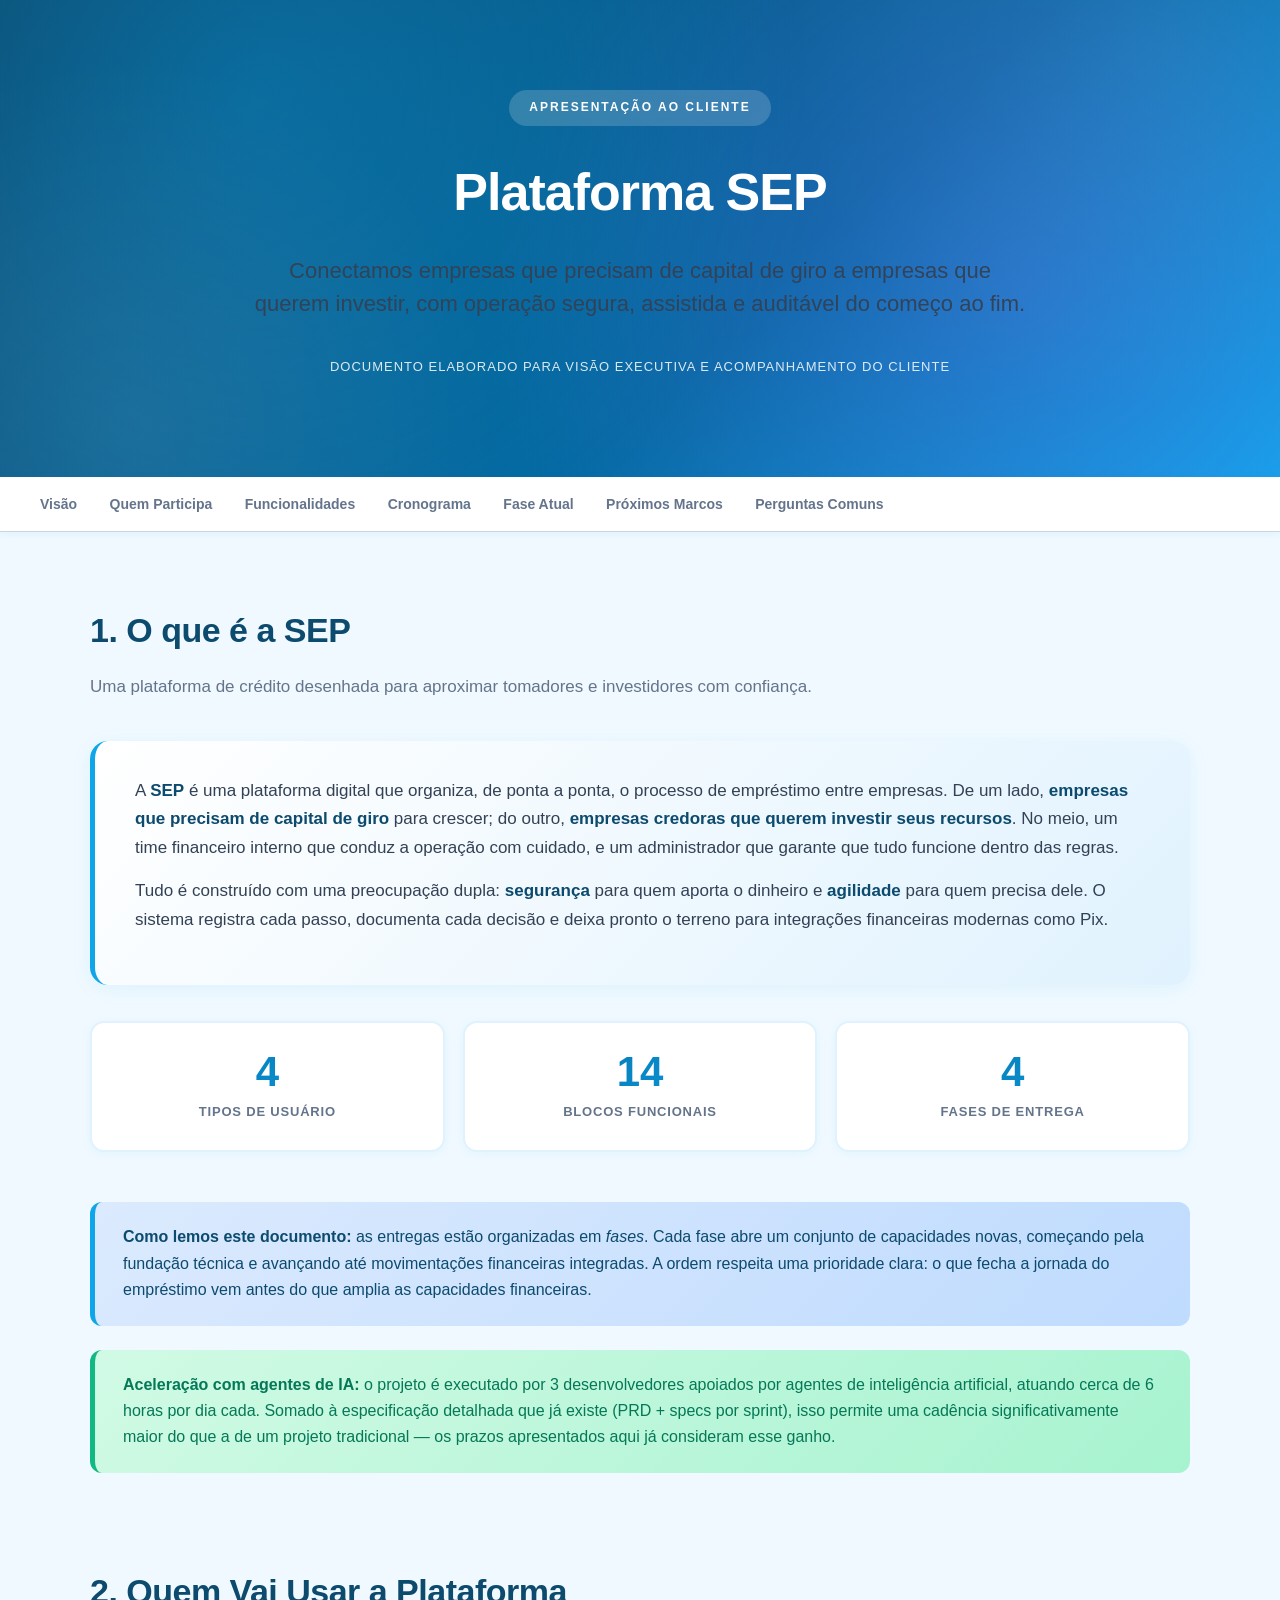
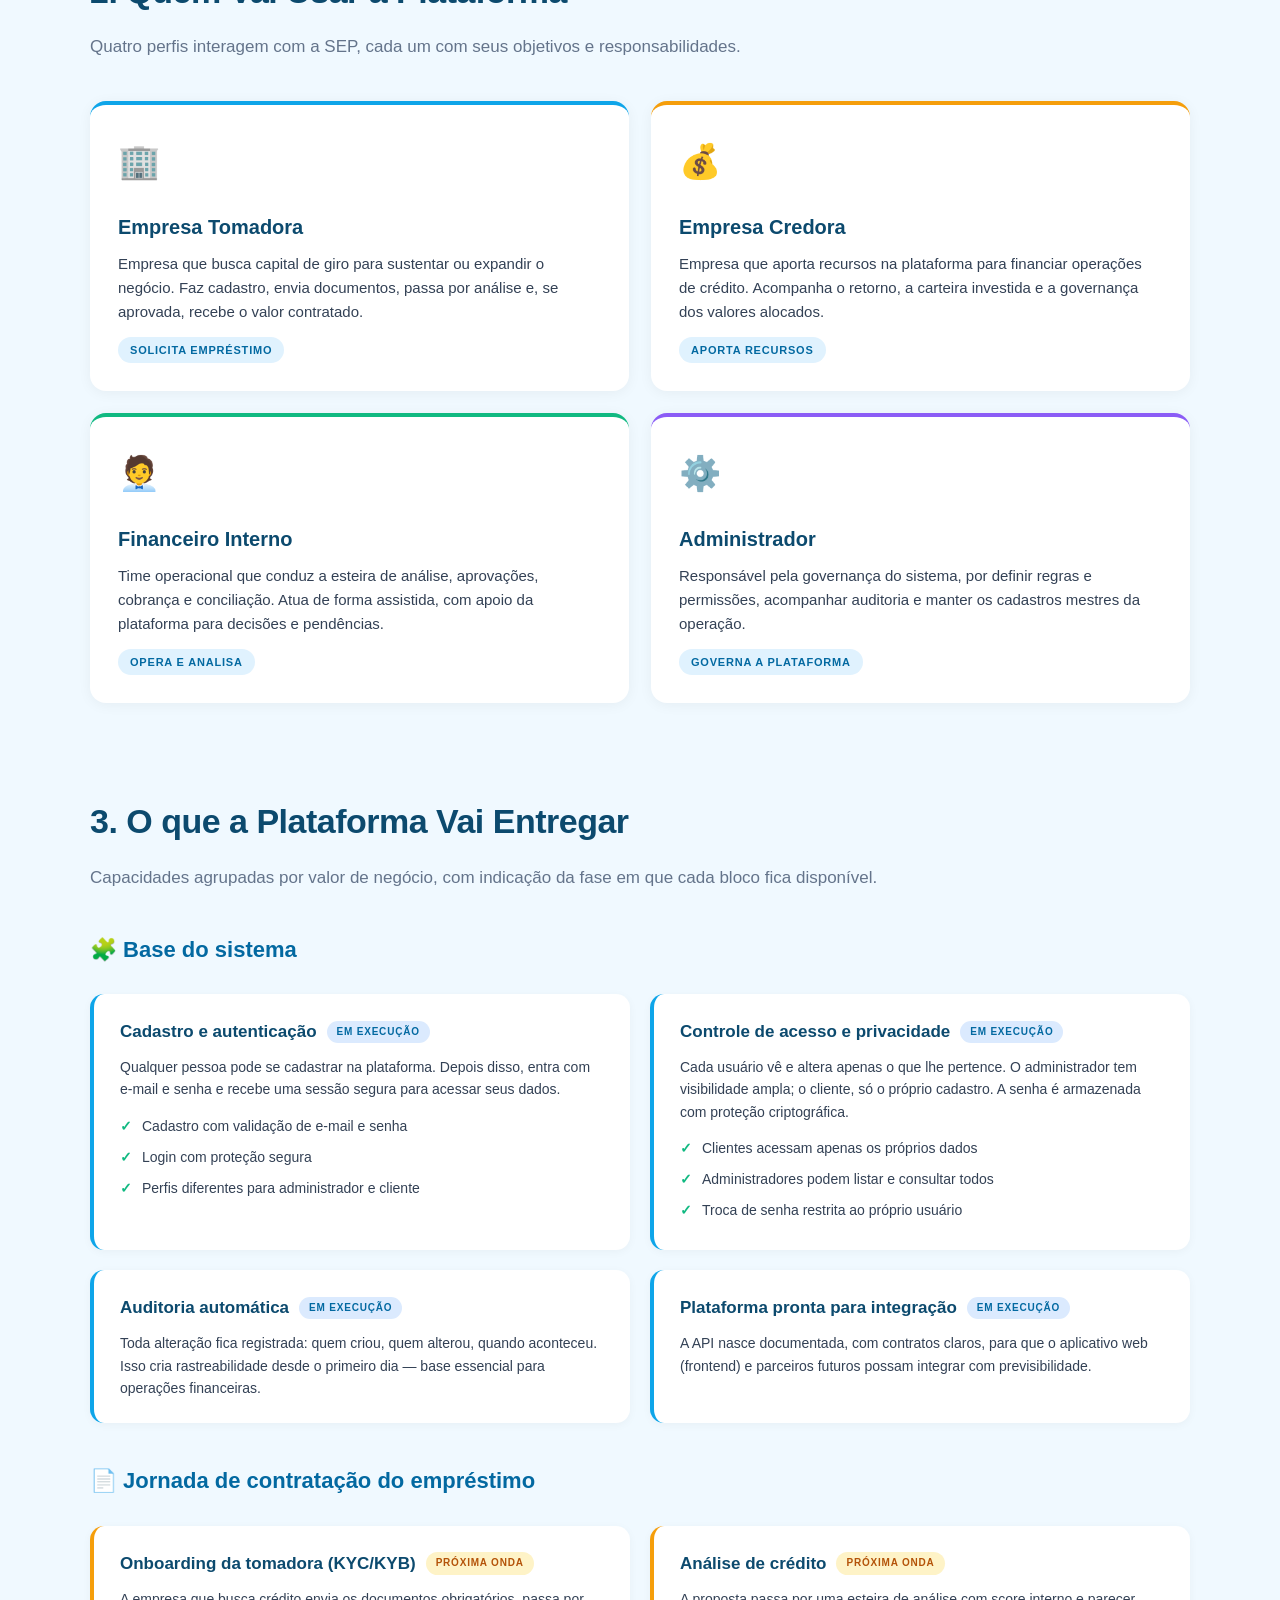
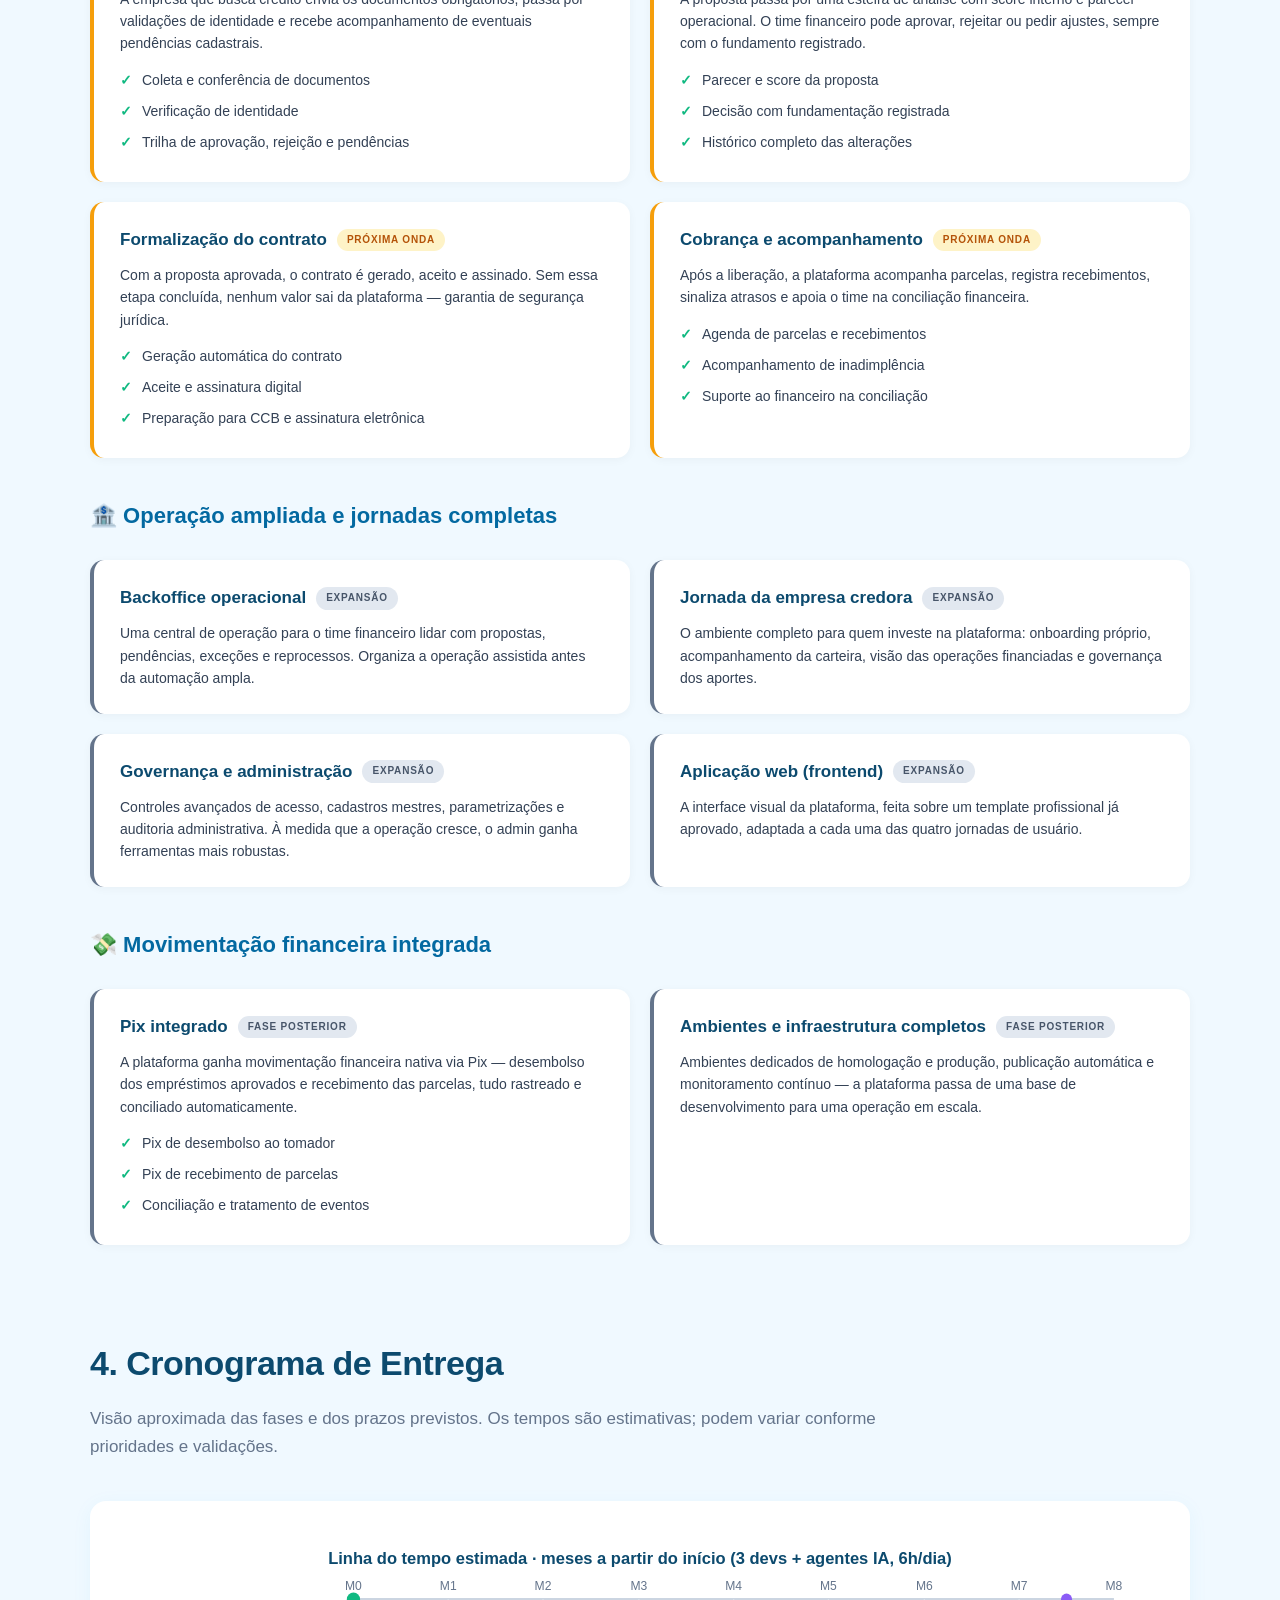
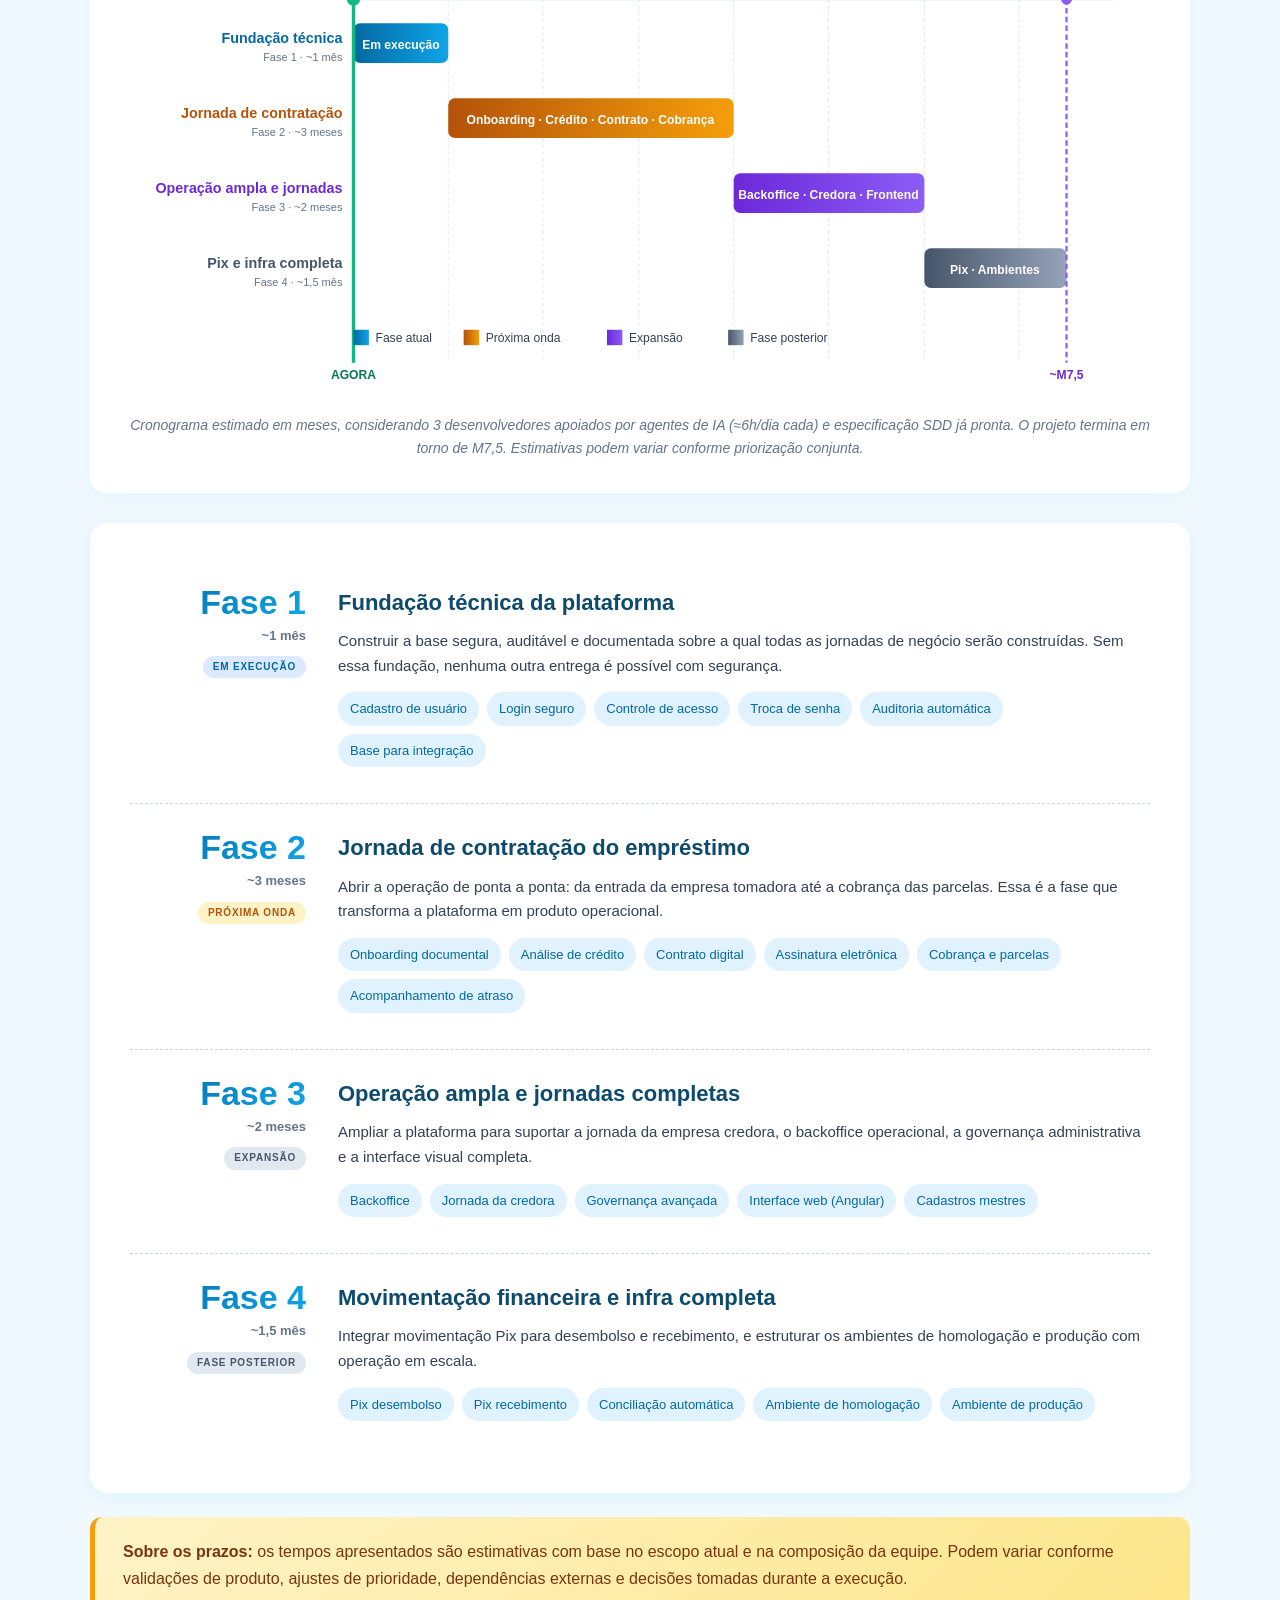
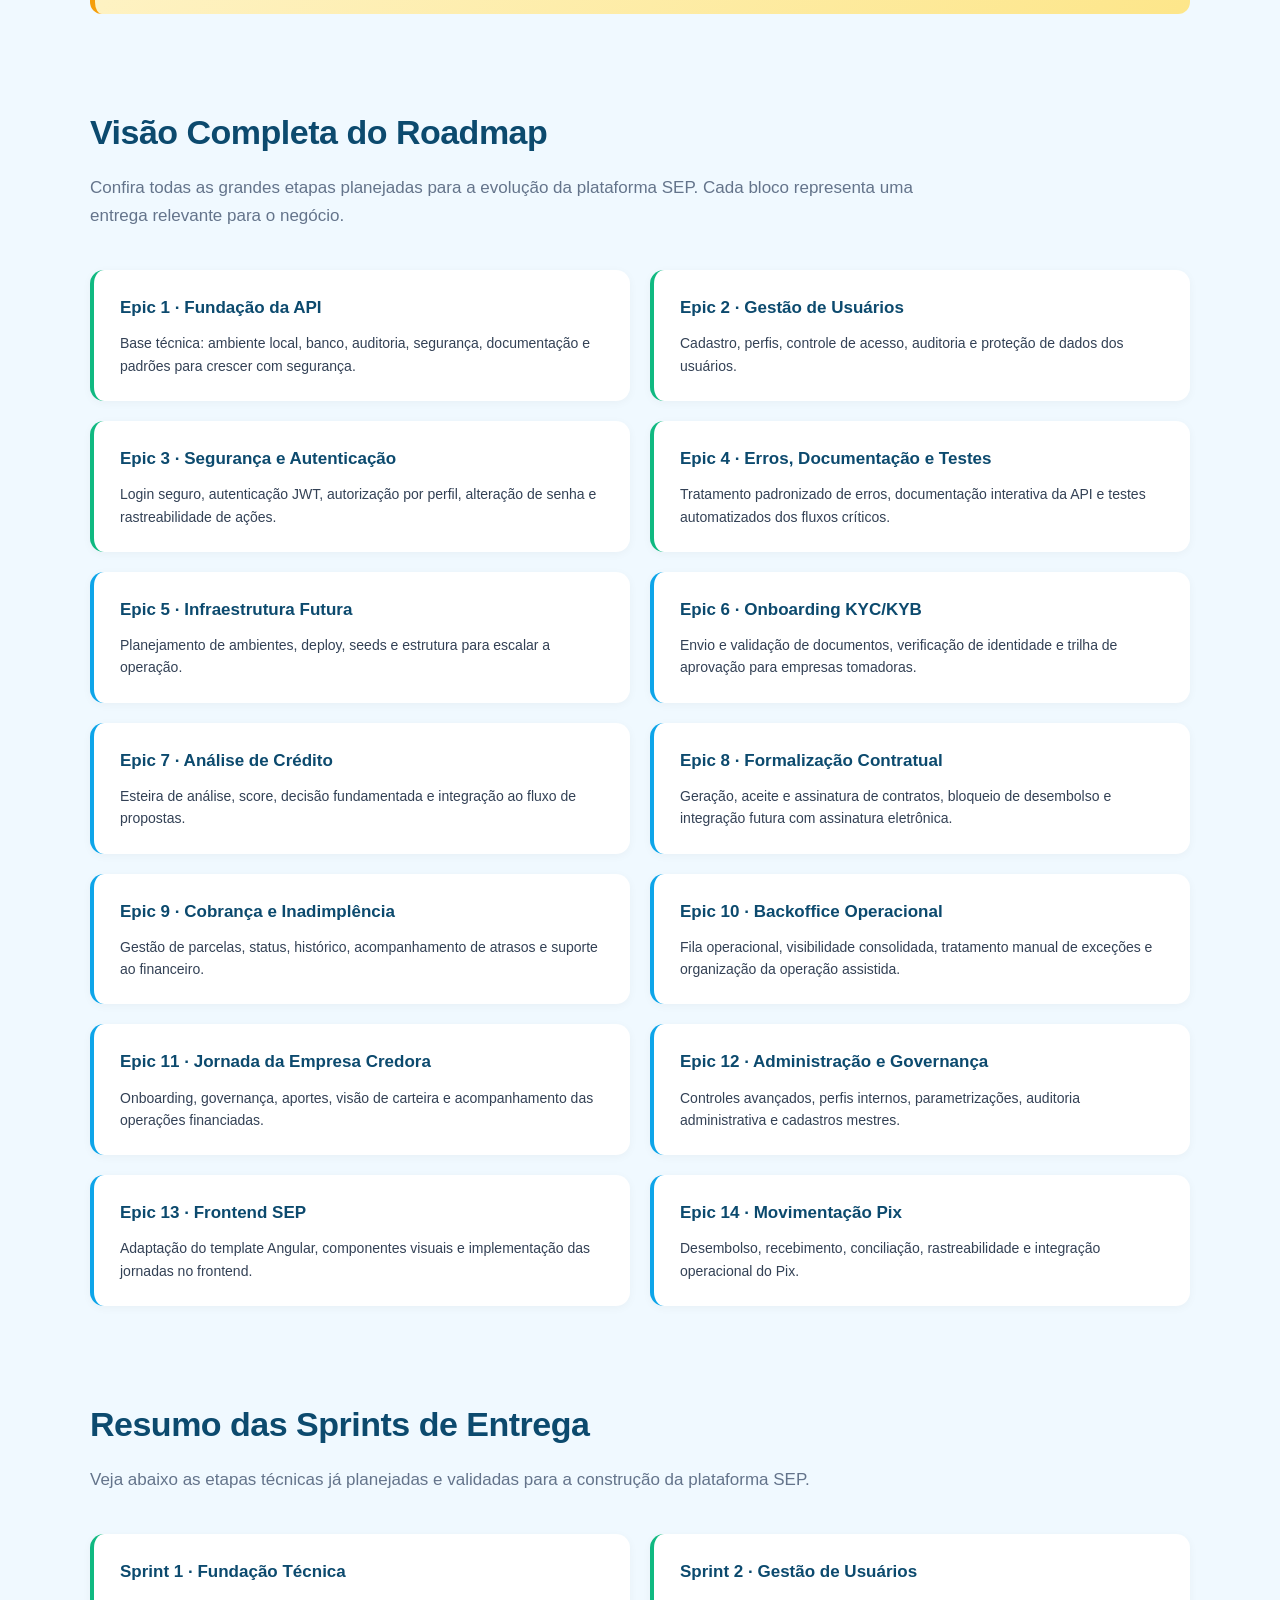
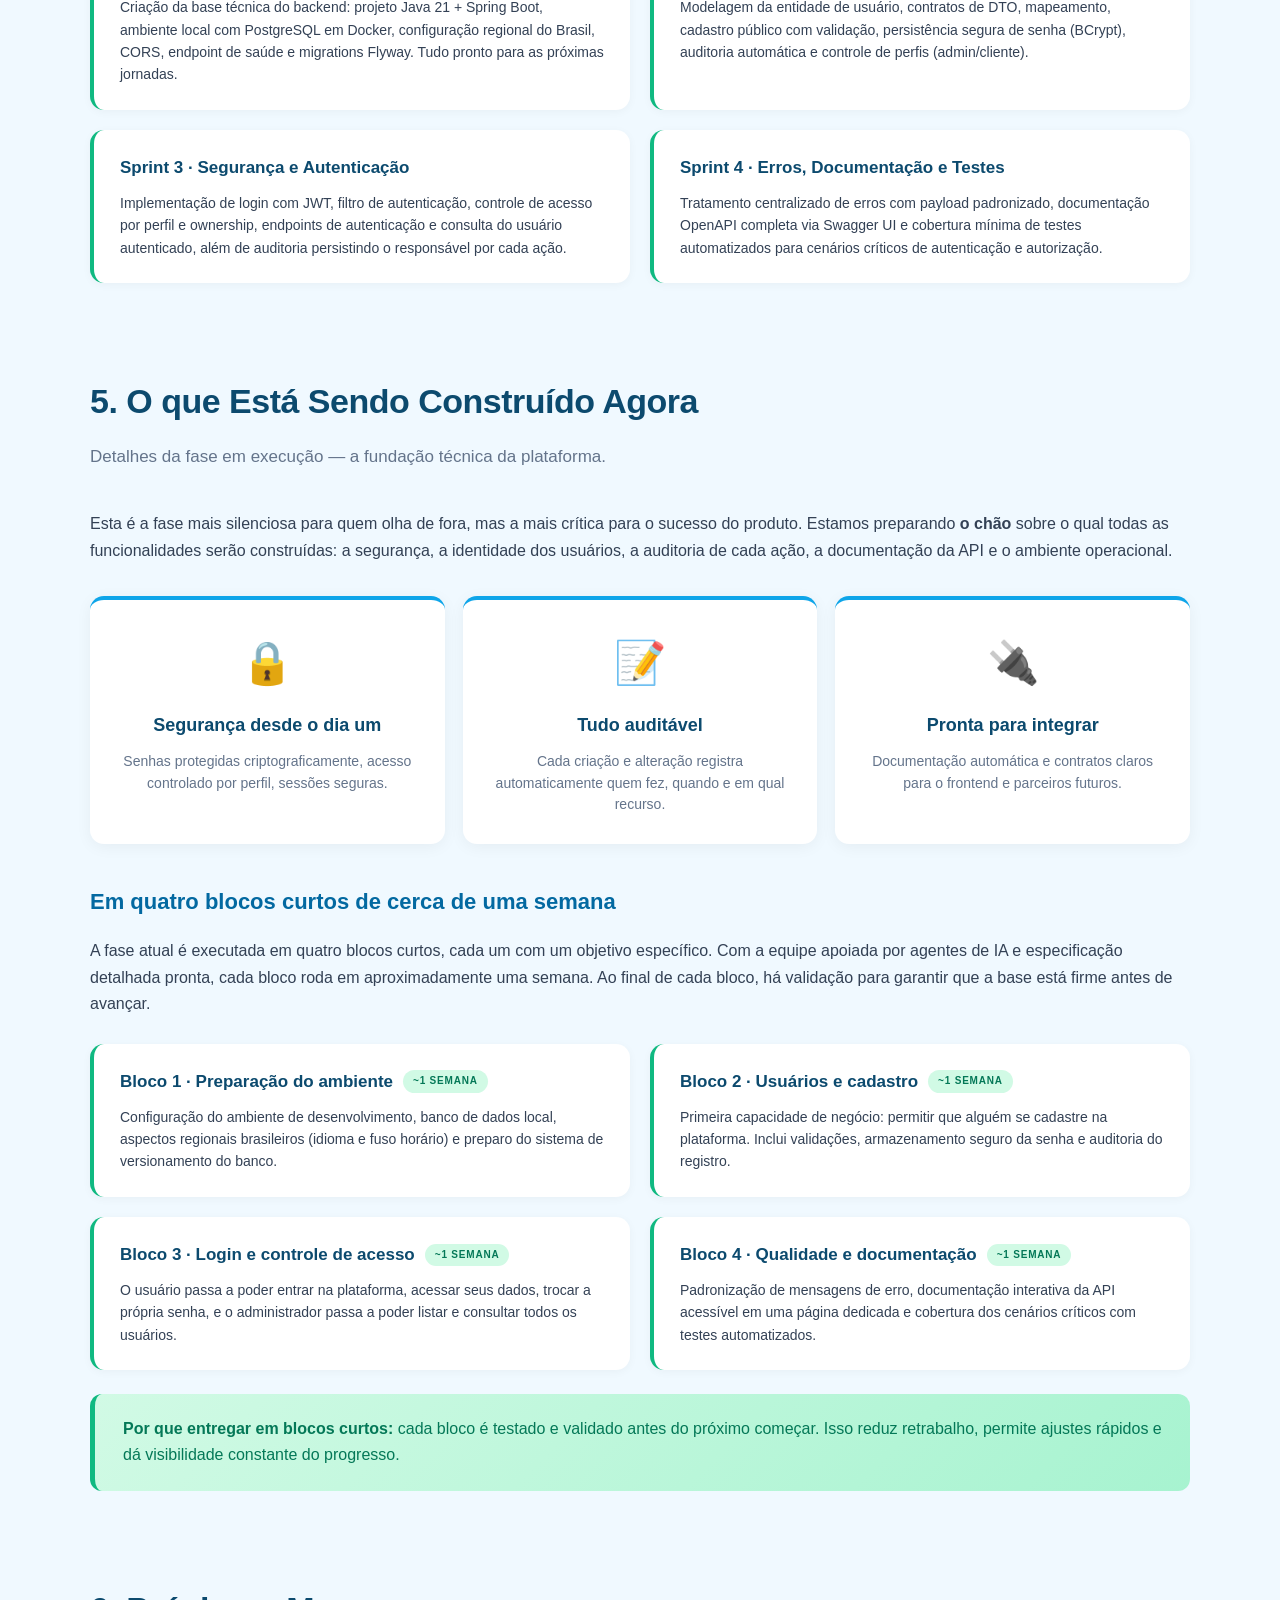
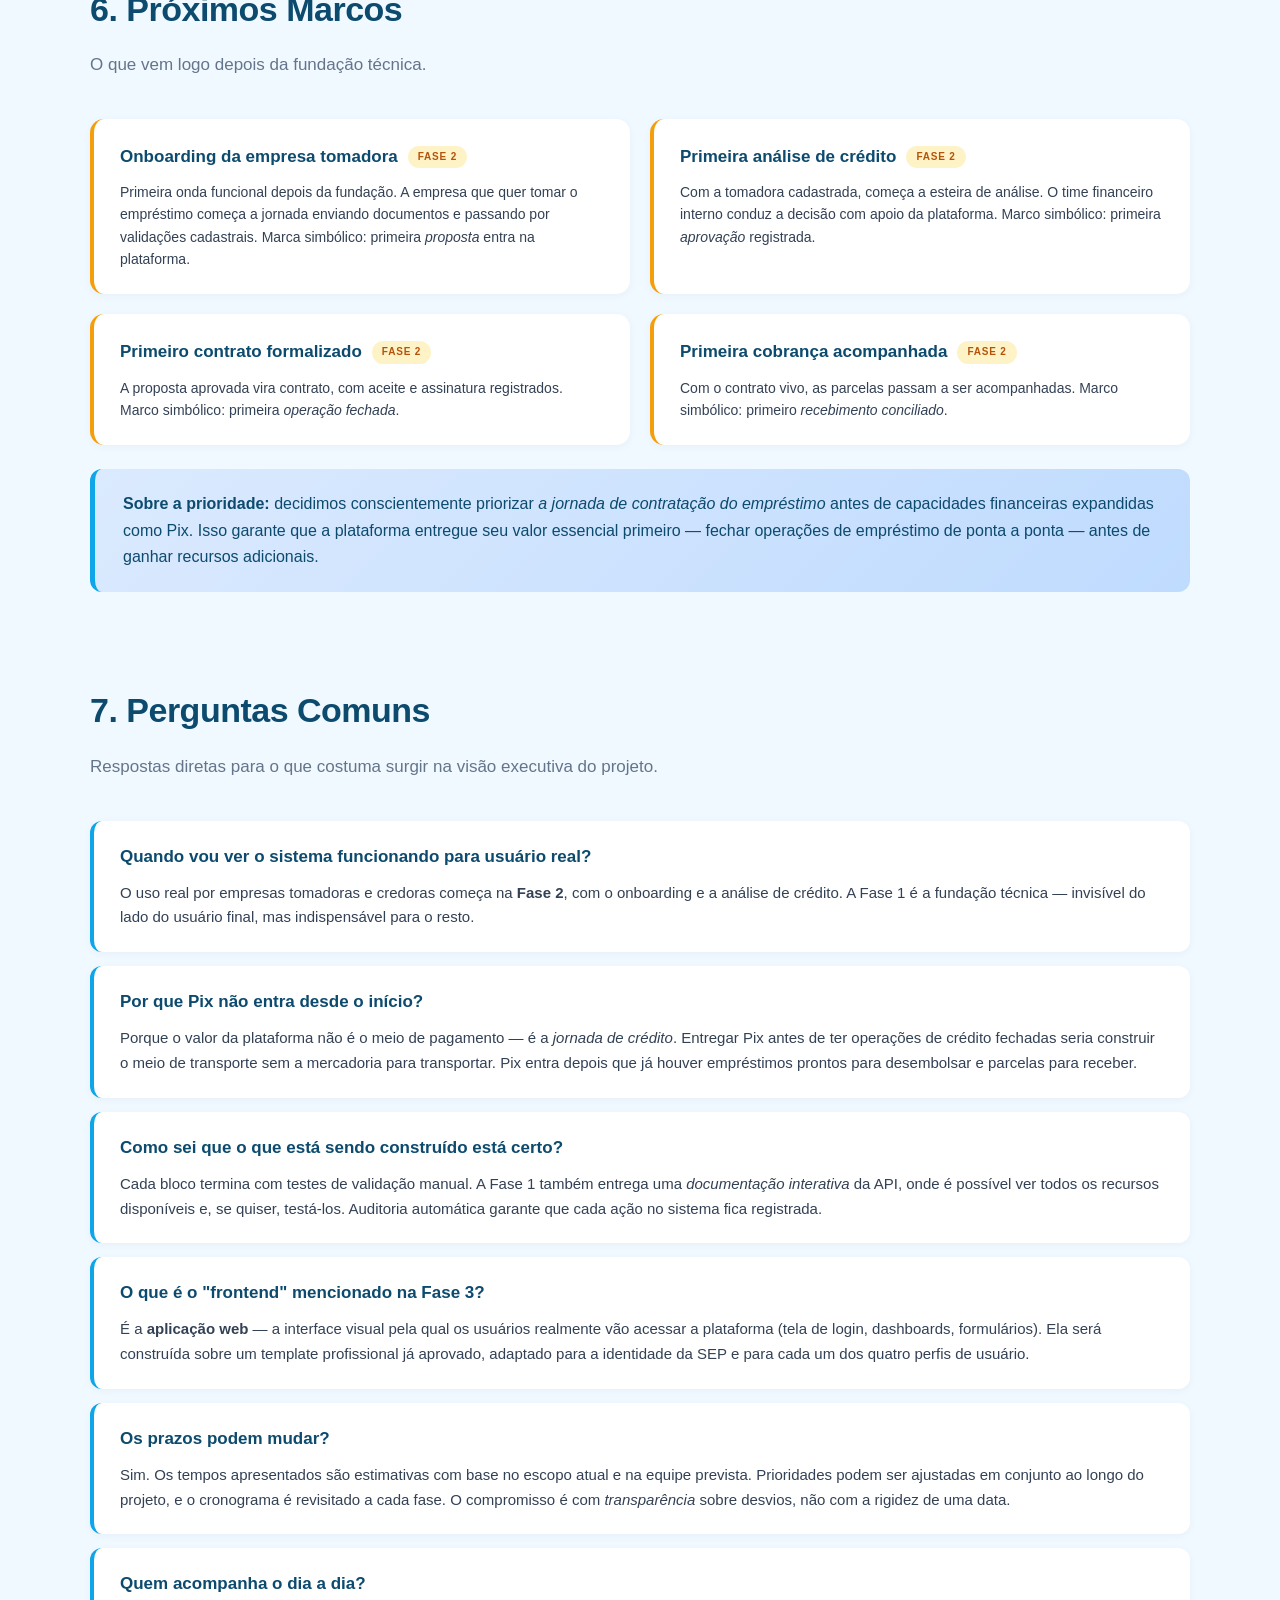
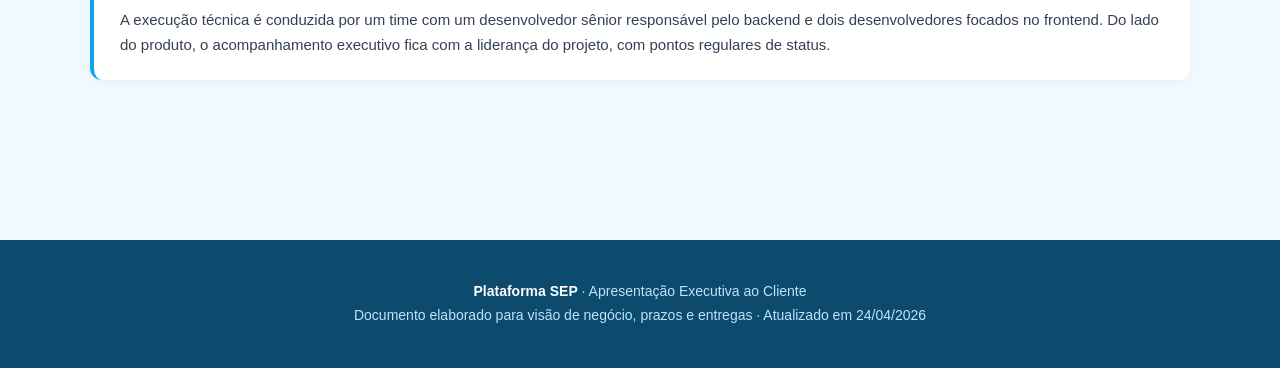
==== docs-sep/documentacao-cliente.html @ de28b4fc "first commit" ====
<!DOCTYPE html>
<html lang="pt-BR">
<head>
<meta charset="UTF-8">
<meta name="viewport" content="width=device-width, initial-scale=1.0">
<title>SEP - Apresentação do Produto</title>
<style>
  :root {
    --primary: #0ea5e9;
    --primary-dark: #0369a1;
    --primary-deep: #0c4a6e;
    --accent: #f59e0b;
    --accent-deep: #b45309;
    --success: #10b981;
    --success-deep: #047857;
    --purple: #8b5cf6;
    --bg: #f0f9ff;
    --bg-soft: #e0f2fe;
    --card: #ffffff;
    --text: #0f172a;
    --text-soft: #334155;
    --muted: #64748b;
    --border: #cbd5e1;
  }
  * { box-sizing: border-box; margin: 0; padding: 0; }
  body {
    font-family: -apple-system, BlinkMacSystemFont, "Segoe UI", Roboto, "Helvetica Neue", sans-serif;
    background: var(--bg);
    color: var(--text);
    line-height: 1.65;
  }
  .hero {
    background:
      radial-gradient(circle at 20% 20%, rgba(14,165,233,0.3) 0%, transparent 50%),
      radial-gradient(circle at 80% 60%, rgba(139,92,246,0.25) 0%, transparent 50%),
      linear-gradient(135deg, #0c4a6e 0%, #0369a1 60%, #0ea5e9 100%);
    color: white;
    padding: 90px 40px 100px;
    text-align: center;
    position: relative;
    overflow: hidden;
  }
  .hero::before {
    content: '';
    position: absolute;
    top: 0; left: 0; right: 0; bottom: 0;
    background-image:
      radial-gradient(circle at 10% 90%, rgba(255,255,255,0.08) 0%, transparent 30%),
      radial-gradient(circle at 90% 10%, rgba(255,255,255,0.06) 0%, transparent 30%);
    pointer-events: none;
  }
  .hero .badge {
    display: inline-block;
    background: rgba(255,255,255,0.18);
    padding: 8px 20px;
    border-radius: 24px;
    font-size: 12px;
    letter-spacing: 2px;
    margin-bottom: 24px;
    font-weight: 600;
    backdrop-filter: blur(4px);
  }
  .hero h1 {
    font-size: 52px;
    font-weight: 800;
    margin-bottom: 18px;
    letter-spacing: -1px;
    position: relative;
  }
  .hero p.subtitle-hero {
    font-size: 22px;
    opacity: 0.95;
    max-width: 780px;
    margin: 0 auto;
    font-weight: 400;
    line-height: 1.5;
    position: relative;
  }
  .hero .audience {
    margin-top: 36px;
    font-size: 13px;
    opacity: 0.85;
    letter-spacing: 1px;
    text-transform: uppercase;
  }
  .nav {
    position: sticky;
    top: 0;
    background: var(--card);
    border-bottom: 1px solid var(--border);
    padding: 14px 40px;
    z-index: 100;
    overflow-x: auto;
    white-space: nowrap;
    box-shadow: 0 2px 8px rgba(14,165,233,0.08);
  }
  .nav a {
    color: var(--muted);
    text-decoration: none;
    font-size: 14px;
    font-weight: 600;
    margin-right: 28px;
    padding: 6px 0;
    border-bottom: 2px solid transparent;
    transition: all 0.2s;
  }
  .nav a:hover { color: var(--primary); border-bottom-color: var(--primary); }
  .container { max-width: 1180px; margin: 0 auto; padding: 70px 40px; }
  section { margin-bottom: 90px; }
  section h2 {
    font-size: 34px;
    color: var(--primary-deep);
    margin-bottom: 14px;
    font-weight: 700;
    letter-spacing: -0.5px;
  }
  section .subtitle {
    font-size: 17px;
    color: var(--muted);
    margin-bottom: 40px;
    max-width: 840px;
  }
  h3 {
    font-size: 22px;
    color: var(--primary-dark);
    margin: 40px 0 18px;
    font-weight: 700;
  }
  h4 { font-size: 17px; color: var(--primary-deep); margin: 22px 0 10px; font-weight: 700; }
  p { margin-bottom: 14px; color: var(--text-soft); }

  .big-intro {
    background: linear-gradient(135deg, white 0%, var(--bg-soft) 100%);
    border-radius: 18px;
    padding: 36px 40px;
    margin-bottom: 36px;
    border-left: 5px solid var(--primary);
    box-shadow: 0 4px 20px rgba(14,165,233,0.08);
  }
  .big-intro p { font-size: 17px; line-height: 1.7; }
  .big-intro p strong { color: var(--primary-deep); }

  .stats-row {
    display: grid;
    grid-template-columns: repeat(3, 1fr);
    gap: 18px;
    margin: 30px 0 50px;
  }
  .stat-box {
    background: var(--card);
    border-radius: 14px;
    padding: 28px 20px;
    text-align: center;
    border: 2px solid var(--bg-soft);
    box-shadow: 0 2px 12px rgba(14,165,233,0.06);
    transition: transform 0.2s, box-shadow 0.2s;
  }
  .stat-box:hover {
    transform: translateY(-3px);
    box-shadow: 0 6px 24px rgba(14,165,233,0.15);
  }
  .stat-box .num {
    font-size: 42px;
    font-weight: 800;
    background: linear-gradient(135deg, var(--primary-dark), var(--primary));
    -webkit-background-clip: text;
    background-clip: text;
    color: transparent;
    line-height: 1;
  }
  .stat-box .label {
    font-size: 13px;
    color: var(--muted);
    margin-top: 8px;
    text-transform: uppercase;
    letter-spacing: 0.8px;
    font-weight: 600;
  }

  .journey-grid {
    display: grid;
    grid-template-columns: repeat(2, 1fr);
    gap: 22px;
  }
  .journey-card {
    background: var(--card);
    border-radius: 16px;
    padding: 28px;
    border-top: 4px solid var(--primary);
    box-shadow: 0 2px 14px rgba(0,0,0,0.05);
    transition: transform 0.2s, box-shadow 0.2s;
  }
  .journey-card:hover { transform: translateY(-2px); box-shadow: 0 6px 22px rgba(14,165,233,0.12); }
  .journey-card.tomador { border-top-color: var(--primary); }
  .journey-card.credora { border-top-color: var(--accent); }
  .journey-card.financeiro { border-top-color: var(--success); }
  .journey-card.admin { border-top-color: var(--purple); }
  .journey-card .icon {
    font-size: 34px;
    margin-bottom: 10px;
    display: block;
  }
  .journey-card h4 { font-size: 20px; margin-bottom: 8px; color: var(--primary-deep); }
  .journey-card p { font-size: 15px; line-height: 1.6; margin-bottom: 12px; }
  .journey-card .role {
    display: inline-block;
    font-size: 11px;
    background: var(--bg-soft);
    color: var(--primary-dark);
    padding: 4px 12px;
    border-radius: 20px;
    font-weight: 700;
    letter-spacing: 0.8px;
    text-transform: uppercase;
  }

  .feature-block {
    display: grid;
    grid-template-columns: 1fr 1fr;
    gap: 20px;
    margin-top: 26px;
  }
  .feature-item {
    background: var(--card);
    border-radius: 14px;
    padding: 24px 26px;
    border-left: 4px solid var(--primary);
    box-shadow: 0 2px 10px rgba(0,0,0,0.04);
  }
  .feature-item.done { border-left-color: var(--success); }
  .feature-item.now { border-left-color: var(--primary); }
  .feature-item.next { border-left-color: var(--accent); }
  .feature-item.later { border-left-color: var(--muted); }
  .feature-item h4 {
    display: flex;
    align-items: center;
    gap: 10px;
    margin-top: 0;
  }
  .feature-item .phase-tag {
    font-size: 10px;
    padding: 3px 10px;
    border-radius: 20px;
    font-weight: 700;
    letter-spacing: 0.8px;
    text-transform: uppercase;
    white-space: nowrap;
  }
  .phase-tag.done { background: #d1fae5; color: var(--success-deep); }
  .phase-tag.now { background: #dbeafe; color: var(--primary-dark); }
  .phase-tag.next { background: #fef3c7; color: var(--accent-deep); }
  .phase-tag.later { background: #e2e8f0; color: #475569; }

  .feature-item p { font-size: 14px; margin-bottom: 0; line-height: 1.6; }
  .feature-item ul {
    list-style: none;
    padding: 0;
    margin-top: 10px;
  }
  .feature-item ul li {
    font-size: 14px;
    color: var(--text-soft);
    padding: 5px 0 5px 22px;
    position: relative;
    line-height: 1.5;
  }
  .feature-item ul li::before {
    content: '✓';
    position: absolute;
    left: 0;
    color: var(--success);
    font-weight: 700;
  }

  .phase-timeline {
    background: var(--card);
    border-radius: 18px;
    padding: 36px 40px;
    box-shadow: 0 4px 20px rgba(14,165,233,0.08);
  }
  .phase {
    display: grid;
    grid-template-columns: 180px 1fr;
    gap: 28px;
    padding: 26px 0;
    border-bottom: 1px dashed var(--border);
    align-items: start;
  }
  .phase:last-child { border-bottom: none; }
  .phase-left {
    text-align: right;
    padding-right: 4px;
  }
  .phase-left .phase-num {
    font-size: 34px;
    font-weight: 800;
    background: linear-gradient(135deg, var(--primary-dark), var(--primary));
    -webkit-background-clip: text;
    background-clip: text;
    color: transparent;
    line-height: 1;
  }
  .phase-left .phase-time {
    font-size: 13px;
    color: var(--muted);
    margin-top: 6px;
    font-weight: 600;
  }
  .phase-left .phase-status {
    display: inline-block;
    margin-top: 10px;
    font-size: 10px;
    padding: 3px 10px;
    border-radius: 20px;
    font-weight: 700;
    letter-spacing: 0.8px;
    text-transform: uppercase;
  }
  .phase-right h3 { margin: 0 0 8px 0; font-size: 22px; color: var(--primary-deep); }
  .phase-right .phase-goal { font-size: 15px; color: var(--text-soft); margin-bottom: 14px; }
  .phase-right .phase-list {
    display: flex;
    flex-wrap: wrap;
    gap: 8px;
    margin-bottom: 10px;
  }
  .phase-right .phase-list span {
    background: var(--bg-soft);
    color: var(--primary-dark);
    padding: 6px 12px;
    border-radius: 18px;
    font-size: 13px;
    font-weight: 500;
  }

  .callout {
    background: linear-gradient(135deg, #fef3c7 0%, #fde68a 100%);
    border-left: 5px solid var(--accent);
    border-radius: 12px;
    padding: 22px 28px;
    margin: 24px 0;
    color: #78350f;
  }
  .callout strong { color: #78350f; }
  .callout.info {
    background: linear-gradient(135deg, #dbeafe 0%, #bfdbfe 100%);
    border-left-color: var(--primary);
    color: var(--primary-deep);
  }
  .callout.info strong { color: var(--primary-deep); }
  .callout.success {
    background: linear-gradient(135deg, #d1fae5 0%, #a7f3d0 100%);
    border-left-color: var(--success);
    color: var(--success-deep);
  }
  .callout.success strong { color: var(--success-deep); }

  .diagram-wrapper {
    background: var(--card);
    border-radius: 16px;
    padding: 32px;
    margin: 30px 0;
    box-shadow: 0 4px 20px rgba(14,165,233,0.06);
    overflow-x: auto;
  }
  .diagram-wrapper svg { max-width: 100%; height: auto; display: block; margin: 0 auto; }
  .caption {
    text-align: center;
    font-size: 14px;
    color: var(--muted);
    margin-top: 18px;
    font-style: italic;
  }

  .faq-item {
    background: var(--card);
    border-radius: 12px;
    padding: 22px 26px;
    margin-bottom: 14px;
    border-left: 4px solid var(--primary);
    box-shadow: 0 2px 8px rgba(0,0,0,0.04);
  }
  .faq-item h4 {
    font-size: 17px;
    color: var(--primary-deep);
    margin: 0 0 10px 0;
  }
  .faq-item p { font-size: 15px; margin-bottom: 0; line-height: 1.65; }

  .highlight-row {
    display: grid;
    grid-template-columns: repeat(3, 1fr);
    gap: 18px;
    margin: 32px 0;
  }
  .highlight-card {
    background: var(--card);
    padding: 28px 24px;
    border-radius: 14px;
    text-align: center;
    border-top: 4px solid var(--primary);
    box-shadow: 0 3px 16px rgba(0,0,0,0.05);
  }
  .highlight-card .big-icon {
    font-size: 42px;
    display: block;
    margin-bottom: 14px;
  }
  .highlight-card h4 {
    font-size: 18px;
    margin: 8px 0 10px;
    color: var(--primary-deep);
  }
  .highlight-card p {
    font-size: 14px;
    margin: 0;
    line-height: 1.55;
    color: var(--muted);
  }

  footer {
    background: var(--primary-deep);
    color: #bae6fd;
    padding: 40px 40px;
    text-align: center;
    font-size: 14px;
    line-height: 1.7;
  }
  footer strong { color: white; }

  @media (max-width: 768px) {
    .hero h1 { font-size: 36px; }
    .hero p.subtitle-hero { font-size: 17px; }
    .stats-row { grid-template-columns: repeat(2, 1fr); }
    .journey-grid, .feature-block, .highlight-row { grid-template-columns: 1fr; }
    .phase { grid-template-columns: 1fr; }
    .phase-left { text-align: left; }
  }
</style>
</head>
<body>

<div class="hero">
  <div class="badge">APRESENTAÇÃO AO CLIENTE</div>
  <h1>Plataforma SEP</h1>
  <p class="subtitle-hero">Conectamos empresas que precisam de capital de giro a empresas que querem investir, com operação segura, assistida e auditável do começo ao fim.</p>
  <div class="audience">Documento elaborado para visão executiva e acompanhamento do cliente</div>
</div>

<nav class="nav">
  <a href="#visao">Visão</a>
  <a href="#jornadas">Quem Participa</a>
  <a href="#funcionalidades">Funcionalidades</a>
  <a href="#cronograma">Cronograma</a>
  <a href="#fase-atual">Fase Atual</a>
  <a href="#proximos">Próximos Marcos</a>
  <a href="#faq">Perguntas Comuns</a>
</nav>

<div class="container">

<section id="visao">
  <h2>1. O que é a SEP</h2>
  <div class="subtitle">Uma plataforma de crédito desenhada para aproximar tomadores e investidores com confiança.</div>

  <div class="big-intro">
    <p>A <strong>SEP</strong> é uma plataforma digital que organiza, de ponta a ponta, o processo de empréstimo entre empresas. De um lado, <strong>empresas que precisam de capital de giro</strong> para crescer; do outro, <strong>empresas credoras que querem investir seus recursos</strong>. No meio, um time financeiro interno que conduz a operação com cuidado, e um administrador que garante que tudo funcione dentro das regras.</p>
    <p>Tudo é construído com uma preocupação dupla: <strong>segurança</strong> para quem aporta o dinheiro e <strong>agilidade</strong> para quem precisa dele. O sistema registra cada passo, documenta cada decisão e deixa pronto o terreno para integrações financeiras modernas como Pix.</p>
  </div>

  <div class="stats-row">
    <div class="stat-box">
      <div class="num">4</div>
      <div class="label">Tipos de Usuário</div>
    </div>
    <div class="stat-box">
      <div class="num">14</div>
      <div class="label">Blocos Funcionais</div>
    </div>
    <div class="stat-box">
      <div class="num">4</div>
      <div class="label">Fases de Entrega</div>
    </div>
  </div>

  <div class="callout info">
    <strong>Como lemos este documento:</strong> as entregas estão organizadas em <em>fases</em>. Cada fase abre um conjunto de capacidades novas, começando pela fundação técnica e avançando até movimentações financeiras integradas. A ordem respeita uma prioridade clara: o que fecha a jornada do empréstimo vem antes do que amplia as capacidades financeiras.
  </div>

  <div class="callout success">
    <strong>Aceleração com agentes de IA:</strong> o projeto é executado por 3 desenvolvedores apoiados por agentes de inteligência artificial, atuando cerca de 6 horas por dia cada. Somado à especificação detalhada que já existe (PRD + specs por sprint), isso permite uma cadência significativamente maior do que a de um projeto tradicional — os prazos apresentados aqui já consideram esse ganho.
  </div>
</section>

<section id="jornadas">
  <h2>2. Quem Vai Usar a Plataforma</h2>
  <div class="subtitle">Quatro perfis interagem com a SEP, cada um com seus objetivos e responsabilidades.</div>

  <div class="journey-grid">
    <div class="journey-card tomador">
      <span class="icon">🏢</span>
      <h4>Empresa Tomadora</h4>
      <p>Empresa que busca capital de giro para sustentar ou expandir o negócio. Faz cadastro, envia documentos, passa por análise e, se aprovada, recebe o valor contratado.</p>
      <span class="role">Solicita empréstimo</span>
    </div>

    <div class="journey-card credora">
      <span class="icon">💰</span>
      <h4>Empresa Credora</h4>
      <p>Empresa que aporta recursos na plataforma para financiar operações de crédito. Acompanha o retorno, a carteira investida e a governança dos valores alocados.</p>
      <span class="role">Aporta recursos</span>
    </div>

    <div class="journey-card financeiro">
      <span class="icon">🧑‍💼</span>
      <h4>Financeiro Interno</h4>
      <p>Time operacional que conduz a esteira de análise, aprovações, cobrança e conciliação. Atua de forma assistida, com apoio da plataforma para decisões e pendências.</p>
      <span class="role">Opera e analisa</span>
    </div>

    <div class="journey-card admin">
      <span class="icon">⚙️</span>
      <h4>Administrador</h4>
      <p>Responsável pela governança do sistema, por definir regras e permissões, acompanhar auditoria e manter os cadastros mestres da operação.</p>
      <span class="role">Governa a plataforma</span>
    </div>
  </div>
</section>

<section id="funcionalidades">
  <h2>3. O que a Plataforma Vai Entregar</h2>
  <div class="subtitle">Capacidades agrupadas por valor de negócio, com indicação da fase em que cada bloco fica disponível.</div>

  <h3>🧩 Base do sistema</h3>
  <div class="feature-block">
    <div class="feature-item now">
      <h4>Cadastro e autenticação <span class="phase-tag now">Em execução</span></h4>
      <p>Qualquer pessoa pode se cadastrar na plataforma. Depois disso, entra com e-mail e senha e recebe uma sessão segura para acessar seus dados.</p>
      <ul>
        <li>Cadastro com validação de e-mail e senha</li>
        <li>Login com proteção segura</li>
        <li>Perfis diferentes para administrador e cliente</li>
      </ul>
    </div>

    <div class="feature-item now">
      <h4>Controle de acesso e privacidade <span class="phase-tag now">Em execução</span></h4>
      <p>Cada usuário vê e altera apenas o que lhe pertence. O administrador tem visibilidade ampla; o cliente, só o próprio cadastro. A senha é armazenada com proteção criptográfica.</p>
      <ul>
        <li>Clientes acessam apenas os próprios dados</li>
        <li>Administradores podem listar e consultar todos</li>
        <li>Troca de senha restrita ao próprio usuário</li>
      </ul>
    </div>

    <div class="feature-item now">
      <h4>Auditoria automática <span class="phase-tag now">Em execução</span></h4>
      <p>Toda alteração fica registrada: quem criou, quem alterou, quando aconteceu. Isso cria rastreabilidade desde o primeiro dia — base essencial para operações financeiras.</p>
    </div>

    <div class="feature-item now">
      <h4>Plataforma pronta para integração <span class="phase-tag now">Em execução</span></h4>
      <p>A API nasce documentada, com contratos claros, para que o aplicativo web (frontend) e parceiros futuros possam integrar com previsibilidade.</p>
    </div>
  </div>

  <h3>📄 Jornada de contratação do empréstimo</h3>
  <div class="feature-block">
    <div class="feature-item next">
      <h4>Onboarding da tomadora (KYC/KYB) <span class="phase-tag next">Próxima onda</span></h4>
      <p>A empresa que busca crédito envia os documentos obrigatórios, passa por validações de identidade e recebe acompanhamento de eventuais pendências cadastrais.</p>
      <ul>
        <li>Coleta e conferência de documentos</li>
        <li>Verificação de identidade</li>
        <li>Trilha de aprovação, rejeição e pendências</li>
      </ul>
    </div>

    <div class="feature-item next">
      <h4>Análise de crédito <span class="phase-tag next">Próxima onda</span></h4>
      <p>A proposta passa por uma esteira de análise com score interno e parecer operacional. O time financeiro pode aprovar, rejeitar ou pedir ajustes, sempre com o fundamento registrado.</p>
      <ul>
        <li>Parecer e score da proposta</li>
        <li>Decisão com fundamentação registrada</li>
        <li>Histórico completo das alterações</li>
      </ul>
    </div>

    <div class="feature-item next">
      <h4>Formalização do contrato <span class="phase-tag next">Próxima onda</span></h4>
      <p>Com a proposta aprovada, o contrato é gerado, aceito e assinado. Sem essa etapa concluída, nenhum valor sai da plataforma — garantia de segurança jurídica.</p>
      <ul>
        <li>Geração automática do contrato</li>
        <li>Aceite e assinatura digital</li>
        <li>Preparação para CCB e assinatura eletrônica</li>
      </ul>
    </div>

    <div class="feature-item next">
      <h4>Cobrança e acompanhamento <span class="phase-tag next">Próxima onda</span></h4>
      <p>Após a liberação, a plataforma acompanha parcelas, registra recebimentos, sinaliza atrasos e apoia o time na conciliação financeira.</p>
      <ul>
        <li>Agenda de parcelas e recebimentos</li>
        <li>Acompanhamento de inadimplência</li>
        <li>Suporte ao financeiro na conciliação</li>
      </ul>
    </div>
  </div>

  <h3>🏦 Operação ampliada e jornadas completas</h3>
  <div class="feature-block">
    <div class="feature-item later">
      <h4>Backoffice operacional <span class="phase-tag later">Expansão</span></h4>
      <p>Uma central de operação para o time financeiro lidar com propostas, pendências, exceções e reprocessos. Organiza a operação assistida antes da automação ampla.</p>
    </div>

    <div class="feature-item later">
      <h4>Jornada da empresa credora <span class="phase-tag later">Expansão</span></h4>
      <p>O ambiente completo para quem investe na plataforma: onboarding próprio, acompanhamento da carteira, visão das operações financiadas e governança dos aportes.</p>
    </div>

    <div class="feature-item later">
      <h4>Governança e administração <span class="phase-tag later">Expansão</span></h4>
      <p>Controles avançados de acesso, cadastros mestres, parametrizações e auditoria administrativa. À medida que a operação cresce, o admin ganha ferramentas mais robustas.</p>
    </div>

    <div class="feature-item later">
      <h4>Aplicação web (frontend) <span class="phase-tag later">Expansão</span></h4>
      <p>A interface visual da plataforma, feita sobre um template profissional já aprovado, adaptada a cada uma das quatro jornadas de usuário.</p>
    </div>
  </div>

  <h3>💸 Movimentação financeira integrada</h3>
  <div class="feature-block">
    <div class="feature-item later">
      <h4>Pix integrado <span class="phase-tag later">Fase posterior</span></h4>
      <p>A plataforma ganha movimentação financeira nativa via Pix — desembolso dos empréstimos aprovados e recebimento das parcelas, tudo rastreado e conciliado automaticamente.</p>
      <ul>
        <li>Pix de desembolso ao tomador</li>
        <li>Pix de recebimento de parcelas</li>
        <li>Conciliação e tratamento de eventos</li>
      </ul>
    </div>

    <div class="feature-item later">
      <h4>Ambientes e infraestrutura completos <span class="phase-tag later">Fase posterior</span></h4>
      <p>Ambientes dedicados de homologação e produção, publicação automática e monitoramento contínuo — a plataforma passa de uma base de desenvolvimento para uma operação em escala.</p>
    </div>
  </div>
</section>

<section id="cronograma">
  <h2>4. Cronograma de Entrega</h2>
  <div class="subtitle">Visão aproximada das fases e dos prazos previstos. Os tempos são estimativas; podem variar conforme prioridades e validações.</div>

  <div class="diagram-wrapper">
    <svg viewBox="0 0 940 420" xmlns="http://www.w3.org/2000/svg">
      <defs>
        <linearGradient id="barNow" x1="0" y1="0" x2="1" y2="0">
          <stop offset="0%" stop-color="#0369a1"/><stop offset="100%" stop-color="#0ea5e9"/>
        </linearGradient>
        <linearGradient id="barNext" x1="0" y1="0" x2="1" y2="0">
          <stop offset="0%" stop-color="#b45309"/><stop offset="100%" stop-color="#f59e0b"/>
        </linearGradient>
        <linearGradient id="barExp" x1="0" y1="0" x2="1" y2="0">
          <stop offset="0%" stop-color="#6d28d9"/><stop offset="100%" stop-color="#8b5cf6"/>
        </linearGradient>
        <linearGradient id="barLater" x1="0" y1="0" x2="1" y2="0">
          <stop offset="0%" stop-color="#475569"/><stop offset="100%" stop-color="#94a3b8"/>
        </linearGradient>
      </defs>

      <!-- Título -->
      <text x="470" y="28" text-anchor="middle" font-size="15" font-weight="700" fill="#0c4a6e">Linha do tempo estimada · meses a partir do início (3 devs + agentes IA, 6h/dia)</text>

      <!-- Eixo -->
      <line x1="210" y1="60" x2="900" y2="60" stroke="#cbd5e1" stroke-width="2"/>
      <line x1="210" y1="60" x2="210" y2="390" stroke="#cbd5e1" stroke-width="2"/>

      <!-- Marcações de tempo (M0 a M8, de 1 em 1 mês) -->
      <text x="210" y="52" text-anchor="middle" font-size="11" fill="#64748b">M0</text>
      <text x="296" y="52" text-anchor="middle" font-size="11" fill="#64748b">M1</text>
      <text x="382" y="52" text-anchor="middle" font-size="11" fill="#64748b">M2</text>
      <text x="469" y="52" text-anchor="middle" font-size="11" fill="#64748b">M3</text>
      <text x="555" y="52" text-anchor="middle" font-size="11" fill="#64748b">M4</text>
      <text x="641" y="52" text-anchor="middle" font-size="11" fill="#64748b">M5</text>
      <text x="728" y="52" text-anchor="middle" font-size="11" fill="#64748b">M6</text>
      <text x="814" y="52" text-anchor="middle" font-size="11" fill="#64748b">M7</text>
      <text x="900" y="52" text-anchor="middle" font-size="11" fill="#64748b">M8</text>

      <!-- Linhas verticais guia -->
      <g stroke="#e2e8f0" stroke-width="1" stroke-dasharray="3,3">
        <line x1="296" y1="60" x2="296" y2="390"/>
        <line x1="382" y1="60" x2="382" y2="390"/>
        <line x1="469" y1="60" x2="469" y2="390"/>
        <line x1="555" y1="60" x2="555" y2="390"/>
        <line x1="641" y1="60" x2="641" y2="390"/>
        <line x1="728" y1="60" x2="728" y2="390"/>
        <line x1="814" y1="60" x2="814" y2="390"/>
      </g>

      <!-- Fase 1 · Fundação (M0 → M1, ~1 mês) -->
      <text x="200" y="100" text-anchor="end" font-size="13" font-weight="700" fill="#0369a1">Fundação técnica</text>
      <text x="200" y="116" text-anchor="end" font-size="10" fill="#64748b">Fase 1 · ~1 mês</text>
      <rect x="210" y="82" width="86" height="36" rx="6" fill="url(#barNow)"/>
      <text x="253" y="105" text-anchor="middle" fill="white" font-size="11" font-weight="700">Em execução</text>

      <!-- Fase 2 · Contratação (M1 → M4, ~3 meses) -->
      <text x="200" y="168" text-anchor="end" font-size="13" font-weight="700" fill="#b45309">Jornada de contratação</text>
      <text x="200" y="184" text-anchor="end" font-size="10" fill="#64748b">Fase 2 · ~3 meses</text>
      <rect x="296" y="150" width="259" height="36" rx="6" fill="url(#barNext)"/>
      <text x="425" y="173" text-anchor="middle" fill="white" font-size="11" font-weight="700">Onboarding · Crédito · Contrato · Cobrança</text>

      <!-- Fase 3 · Operação ampla (M4 → M6, ~2 meses) -->
      <text x="200" y="236" text-anchor="end" font-size="13" font-weight="700" fill="#6d28d9">Operação ampla e jornadas</text>
      <text x="200" y="252" text-anchor="end" font-size="10" fill="#64748b">Fase 3 · ~2 meses</text>
      <rect x="555" y="218" width="173" height="36" rx="6" fill="url(#barExp)"/>
      <text x="641" y="241" text-anchor="middle" fill="white" font-size="11" font-weight="700">Backoffice · Credora · Frontend</text>

      <!-- Fase 4 · Pix + Infra (M6 → M7.5, ~1.5 meses) -->
      <text x="200" y="304" text-anchor="end" font-size="13" font-weight="700" fill="#475569">Pix e infra completa</text>
      <text x="200" y="320" text-anchor="end" font-size="10" fill="#64748b">Fase 4 · ~1,5 mês</text>
      <rect x="728" y="286" width="129" height="36" rx="6" fill="url(#barLater)"/>
      <text x="792" y="309" text-anchor="middle" fill="white" font-size="11" font-weight="700">Pix · Ambientes</text>

      <!-- Marco atual -->
      <line x1="210" y1="60" x2="210" y2="390" stroke="#10b981" stroke-width="3"/>
      <circle cx="210" cy="60" r="6" fill="#10b981"/>
      <text x="210" y="405" text-anchor="middle" font-size="11" font-weight="700" fill="#047857">AGORA</text>

      <!-- Marco final -->
      <line x1="857" y1="60" x2="857" y2="390" stroke="#8b5cf6" stroke-width="2" stroke-dasharray="5,3"/>
      <circle cx="857" cy="60" r="5" fill="#8b5cf6"/>
      <text x="857" y="405" text-anchor="middle" font-size="11" font-weight="700" fill="#6d28d9">~M7,5</text>

      <!-- Legenda -->
      <g transform="translate(210, 360)">
        <rect x="0" y="0" width="14" height="14" fill="url(#barNow)"/>
        <text x="20" y="11" font-size="11" fill="#334155">Fase atual</text>
        <rect x="100" y="0" width="14" height="14" fill="url(#barNext)"/>
        <text x="120" y="11" font-size="11" fill="#334155">Próxima onda</text>
        <rect x="230" y="0" width="14" height="14" fill="url(#barExp)"/>
        <text x="250" y="11" font-size="11" fill="#334155">Expansão</text>
        <rect x="340" y="0" width="14" height="14" fill="url(#barLater)"/>
        <text x="360" y="11" font-size="11" fill="#334155">Fase posterior</text>
      </g>
    </svg>
    <div class="caption">Cronograma estimado em meses, considerando 3 desenvolvedores apoiados por agentes de IA (≈6h/dia cada) e especificação SDD já pronta. O projeto termina em torno de M7,5. Estimativas podem variar conforme priorização conjunta.</div>
  </div>

  <div class="phase-timeline">
    <div class="phase">
      <div class="phase-left">
        <div class="phase-num">Fase 1</div>
        <div class="phase-time">~1 mês</div>
        <span class="phase-status phase-tag now">Em execução</span>
      </div>
      <div class="phase-right">
        <h3>Fundação técnica da plataforma</h3>
        <p class="phase-goal">Construir a base segura, auditável e documentada sobre a qual todas as jornadas de negócio serão construídas. Sem essa fundação, nenhuma outra entrega é possível com segurança.</p>
        <div class="phase-list">
          <span>Cadastro de usuário</span>
          <span>Login seguro</span>
          <span>Controle de acesso</span>
          <span>Troca de senha</span>
          <span>Auditoria automática</span>
          <span>Base para integração</span>
        </div>
      </div>
    </div>

    <div class="phase">
      <div class="phase-left">
        <div class="phase-num">Fase 2</div>
        <div class="phase-time">~3 meses</div>
        <span class="phase-status phase-tag next">Próxima onda</span>
      </div>
      <div class="phase-right">
        <h3>Jornada de contratação do empréstimo</h3>
        <p class="phase-goal">Abrir a operação de ponta a ponta: da entrada da empresa tomadora até a cobrança das parcelas. Essa é a fase que transforma a plataforma em produto operacional.</p>
        <div class="phase-list">
          <span>Onboarding documental</span>
          <span>Análise de crédito</span>
          <span>Contrato digital</span>
          <span>Assinatura eletrônica</span>
          <span>Cobrança e parcelas</span>
          <span>Acompanhamento de atraso</span>
        </div>
      </div>
    </div>

    <div class="phase">
      <div class="phase-left">
        <div class="phase-num">Fase 3</div>
        <div class="phase-time">~2 meses</div>
        <span class="phase-status phase-tag later">Expansão</span>
      </div>
      <div class="phase-right">
        <h3>Operação ampla e jornadas completas</h3>
        <p class="phase-goal">Ampliar a plataforma para suportar a jornada da empresa credora, o backoffice operacional, a governança administrativa e a interface visual completa.</p>
        <div class="phase-list">
          <span>Backoffice</span>
          <span>Jornada da credora</span>
          <span>Governança avançada</span>
          <span>Interface web (Angular)</span>
          <span>Cadastros mestres</span>
        </div>
      </div>
    </div>

    <div class="phase">
      <div class="phase-left">
        <div class="phase-num">Fase 4</div>
        <div class="phase-time">~1,5 mês</div>
        <span class="phase-status phase-tag later">Fase posterior</span>
      </div>
      <div class="phase-right">
        <h3>Movimentação financeira e infra completa</h3>
        <p class="phase-goal">Integrar movimentação Pix para desembolso e recebimento, e estruturar os ambientes de homologação e produção com operação em escala.</p>
        <div class="phase-list">
          <span>Pix desembolso</span>
          <span>Pix recebimento</span>
          <span>Conciliação automática</span>
          <span>Ambiente de homologação</span>
          <span>Ambiente de produção</span>
        </div>
      </div>
    </div>
  </div>

  <div class="callout">
    <strong>Sobre os prazos:</strong> os tempos apresentados são estimativas com base no escopo atual e na composição da equipe. Podem variar conforme validações de produto, ajustes de prioridade, dependências externas e decisões tomadas durante a execução.
  </div>
</section>

<section id="roadmap-epics">
  <h2>Visão Completa do Roadmap</h2>
  <div class="subtitle">Confira todas as grandes etapas planejadas para a evolução da plataforma SEP. Cada bloco representa uma entrega relevante para o negócio.</div>
  <div class="feature-block">
    <div class="feature-item done">
      <h4>Epic 1 · Fundação da API</h4>
      <p>Base técnica: ambiente local, banco, auditoria, segurança, documentação e padrões para crescer com segurança.</p>
    </div>
    <div class="feature-item done">
      <h4>Epic 2 · Gestão de Usuários</h4>
      <p>Cadastro, perfis, controle de acesso, auditoria e proteção de dados dos usuários.</p>
    </div>
    <div class="feature-item done">
      <h4>Epic 3 · Segurança e Autenticação</h4>
      <p>Login seguro, autenticação JWT, autorização por perfil, alteração de senha e rastreabilidade de ações.</p>
    </div>
    <div class="feature-item done">
      <h4>Epic 4 · Erros, Documentação e Testes</h4>
      <p>Tratamento padronizado de erros, documentação interativa da API e testes automatizados dos fluxos críticos.</p>
    </div>
    <div class="feature-item">
      <h4>Epic 5 · Infraestrutura Futura</h4>
      <p>Planejamento de ambientes, deploy, seeds e estrutura para escalar a operação.</p>
    </div>
    <div class="feature-item">
      <h4>Epic 6 · Onboarding KYC/KYB</h4>
      <p>Envio e validação de documentos, verificação de identidade e trilha de aprovação para empresas tomadoras.</p>
    </div>
    <div class="feature-item">
      <h4>Epic 7 · Análise de Crédito</h4>
      <p>Esteira de análise, score, decisão fundamentada e integração ao fluxo de propostas.</p>
    </div>
    <div class="feature-item">
      <h4>Epic 8 · Formalização Contratual</h4>
      <p>Geração, aceite e assinatura de contratos, bloqueio de desembolso e integração futura com assinatura eletrônica.</p>
    </div>
    <div class="feature-item">
      <h4>Epic 9 · Cobrança e Inadimplência</h4>
      <p>Gestão de parcelas, status, histórico, acompanhamento de atrasos e suporte ao financeiro.</p>
    </div>
    <div class="feature-item">
      <h4>Epic 10 · Backoffice Operacional</h4>
      <p>Fila operacional, visibilidade consolidada, tratamento manual de exceções e organização da operação assistida.</p>
    </div>
    <div class="feature-item">
      <h4>Epic 11 · Jornada da Empresa Credora</h4>
      <p>Onboarding, governança, aportes, visão de carteira e acompanhamento das operações financiadas.</p>
    </div>
    <div class="feature-item">
      <h4>Epic 12 · Administração e Governança</h4>
      <p>Controles avançados, perfis internos, parametrizações, auditoria administrativa e cadastros mestres.</p>
    </div>
    <div class="feature-item">
      <h4>Epic 13 · Frontend SEP</h4>
      <p>Adaptação do template Angular, componentes visuais e implementação das jornadas no frontend.</p>
    </div>
    <div class="feature-item">
      <h4>Epic 14 · Movimentação Pix</h4>
      <p>Desembolso, recebimento, conciliação, rastreabilidade e integração operacional do Pix.</p>
    </div>
  </div>
</section>
</section>

<section id="sprints">
  <h2>Resumo das Sprints de Entrega</h2>
  <div class="subtitle">Veja abaixo as etapas técnicas já planejadas e validadas para a construção da plataforma SEP.</div>
  <div class="feature-block">
    <div class="feature-item done">
      <h4>Sprint 1 · Fundação Técnica</h4>
      <p>Criação da base técnica do backend: projeto Java 21 + Spring Boot, ambiente local com PostgreSQL em Docker, configuração regional do Brasil, CORS, endpoint de saúde e migrations Flyway. Tudo pronto para as próximas jornadas.</p>
    </div>
    <div class="feature-item done">
      <h4>Sprint 2 · Gestão de Usuários</h4>
      <p>Modelagem da entidade de usuário, contratos de DTO, mapeamento, cadastro público com validação, persistência segura de senha (BCrypt), auditoria automática e controle de perfis (admin/cliente).</p>
    </div>
    <div class="feature-item done">
      <h4>Sprint 3 · Segurança e Autenticação</h4>
      <p>Implementação de login com JWT, filtro de autenticação, controle de acesso por perfil e ownership, endpoints de autenticação e consulta do usuário autenticado, além de auditoria persistindo o responsável por cada ação.</p>
    </div>
    <div class="feature-item done">
      <h4>Sprint 4 · Erros, Documentação e Testes</h4>
      <p>Tratamento centralizado de erros com payload padronizado, documentação OpenAPI completa via Swagger UI e cobertura mínima de testes automatizados para cenários críticos de autenticação e autorização.</p>
    </div>
  </div>
</section>
</section>

<section id="fase-atual">
  <h2>5. O que Está Sendo Construído Agora</h2>
  <div class="subtitle">Detalhes da fase em execução — a fundação técnica da plataforma.</div>

  <p>Esta é a fase mais silenciosa para quem olha de fora, mas a mais crítica para o sucesso do produto. Estamos preparando <strong>o chão</strong> sobre o qual todas as funcionalidades serão construídas: a segurança, a identidade dos usuários, a auditoria de cada ação, a documentação da API e o ambiente operacional.</p>

  <div class="highlight-row">
    <div class="highlight-card">
      <span class="big-icon">🔒</span>
      <h4>Segurança desde o dia um</h4>
      <p>Senhas protegidas criptograficamente, acesso controlado por perfil, sessões seguras.</p>
    </div>
    <div class="highlight-card">
      <span class="big-icon">📝</span>
      <h4>Tudo auditável</h4>
      <p>Cada criação e alteração registra automaticamente quem fez, quando e em qual recurso.</p>
    </div>
    <div class="highlight-card">
      <span class="big-icon">🔌</span>
      <h4>Pronta para integrar</h4>
      <p>Documentação automática e contratos claros para o frontend e parceiros futuros.</p>
    </div>
  </div>

  <h3>Em quatro blocos curtos de cerca de uma semana</h3>
  <p>A fase atual é executada em quatro blocos curtos, cada um com um objetivo específico. Com a equipe apoiada por agentes de IA e especificação detalhada pronta, cada bloco roda em aproximadamente uma semana. Ao final de cada bloco, há validação para garantir que a base está firme antes de avançar.</p>

  <div class="feature-block">
    <div class="feature-item done">
      <h4>Bloco 1 · Preparação do ambiente <span class="phase-tag done">~1 semana</span></h4>
      <p>Configuração do ambiente de desenvolvimento, banco de dados local, aspectos regionais brasileiros (idioma e fuso horário) e preparo do sistema de versionamento do banco.</p>
    </div>
    <div class="feature-item done">
      <h4>Bloco 2 · Usuários e cadastro <span class="phase-tag done">~1 semana</span></h4>
      <p>Primeira capacidade de negócio: permitir que alguém se cadastre na plataforma. Inclui validações, armazenamento seguro da senha e auditoria do registro.</p>
    </div>
    <div class="feature-item done">
      <h4>Bloco 3 · Login e controle de acesso <span class="phase-tag done">~1 semana</span></h4>
      <p>O usuário passa a poder entrar na plataforma, acessar seus dados, trocar a própria senha, e o administrador passa a poder listar e consultar todos os usuários.</p>
    </div>
    <div class="feature-item done">
      <h4>Bloco 4 · Qualidade e documentação <span class="phase-tag done">~1 semana</span></h4>
      <p>Padronização de mensagens de erro, documentação interativa da API acessível em uma página dedicada e cobertura dos cenários críticos com testes automatizados.</p>
    </div>
  </div>

  <div class="callout success">
    <strong>Por que entregar em blocos curtos:</strong> cada bloco é testado e validado antes do próximo começar. Isso reduz retrabalho, permite ajustes rápidos e dá visibilidade constante do progresso.
  </div>
</section>

<section id="proximos">
  <h2>6. Próximos Marcos</h2>
  <div class="subtitle">O que vem logo depois da fundação técnica.</div>

  <div class="feature-block">
    <div class="feature-item next">
      <h4>Onboarding da empresa tomadora <span class="phase-tag next">Fase 2</span></h4>
      <p>Primeira onda funcional depois da fundação. A empresa que quer tomar o empréstimo começa a jornada enviando documentos e passando por validações cadastrais. Marca simbólico: primeira <em>proposta</em> entra na plataforma.</p>
    </div>

    <div class="feature-item next">
      <h4>Primeira análise de crédito <span class="phase-tag next">Fase 2</span></h4>
      <p>Com a tomadora cadastrada, começa a esteira de análise. O time financeiro interno conduz a decisão com apoio da plataforma. Marco simbólico: primeira <em>aprovação</em> registrada.</p>
    </div>

    <div class="feature-item next">
      <h4>Primeiro contrato formalizado <span class="phase-tag next">Fase 2</span></h4>
      <p>A proposta aprovada vira contrato, com aceite e assinatura registrados. Marco simbólico: primeira <em>operação fechada</em>.</p>
    </div>

    <div class="feature-item next">
      <h4>Primeira cobrança acompanhada <span class="phase-tag next">Fase 2</span></h4>
      <p>Com o contrato vivo, as parcelas passam a ser acompanhadas. Marco simbólico: primeiro <em>recebimento conciliado</em>.</p>
    </div>
  </div>

  <div class="callout info">
    <strong>Sobre a prioridade:</strong> decidimos conscientemente priorizar <em>a jornada de contratação do empréstimo</em> antes de capacidades financeiras expandidas como Pix. Isso garante que a plataforma entregue seu valor essencial primeiro — fechar operações de empréstimo de ponta a ponta — antes de ganhar recursos adicionais.
  </div>
</section>

<section id="faq">
  <h2>7. Perguntas Comuns</h2>
  <div class="subtitle">Respostas diretas para o que costuma surgir na visão executiva do projeto.</div>

  <div class="faq-item">
    <h4>Quando vou ver o sistema funcionando para usuário real?</h4>
    <p>O uso real por empresas tomadoras e credoras começa na <strong>Fase 2</strong>, com o onboarding e a análise de crédito. A Fase 1 é a fundação técnica — invisível do lado do usuário final, mas indispensável para o resto.</p>
  </div>

  <div class="faq-item">
    <h4>Por que Pix não entra desde o início?</h4>
    <p>Porque o valor da plataforma não é o meio de pagamento — é a <em>jornada de crédito</em>. Entregar Pix antes de ter operações de crédito fechadas seria construir o meio de transporte sem a mercadoria para transportar. Pix entra depois que já houver empréstimos prontos para desembolsar e parcelas para receber.</p>
  </div>

  <div class="faq-item">
    <h4>Como sei que o que está sendo construído está certo?</h4>
    <p>Cada bloco termina com testes de validação manual. A Fase 1 também entrega uma <em>documentação interativa</em> da API, onde é possível ver todos os recursos disponíveis e, se quiser, testá-los. Auditoria automática garante que cada ação no sistema fica registrada.</p>
  </div>

  <div class="faq-item">
    <h4>O que é o "frontend" mencionado na Fase 3?</h4>
    <p>É a <strong>aplicação web</strong> — a interface visual pela qual os usuários realmente vão acessar a plataforma (tela de login, dashboards, formulários). Ela será construída sobre um template profissional já aprovado, adaptado para a identidade da SEP e para cada um dos quatro perfis de usuário.</p>
  </div>

  <div class="faq-item">
    <h4>Os prazos podem mudar?</h4>
    <p>Sim. Os tempos apresentados são estimativas com base no escopo atual e na equipe prevista. Prioridades podem ser ajustadas em conjunto ao longo do projeto, e o cronograma é revisitado a cada fase. O compromisso é com <em>transparência</em> sobre desvios, não com a rigidez de uma data.</p>
  </div>

  <div class="faq-item">
    <h4>Quem acompanha o dia a dia?</h4>
    <p>A execução técnica é conduzida por um time com um desenvolvedor sênior responsável pelo backend e dois desenvolvedores focados no frontend. Do lado do produto, o acompanhamento executivo fica com a liderança do projeto, com pontos regulares de status.</p>
  </div>
</section>

</div>

<footer>
  <div style="max-width: 1180px; margin: 0 auto;">
    <strong>Plataforma SEP</strong> · Apresentação Executiva ao Cliente<br>
    Documento elaborado para visão de negócio, prazos e entregas · Atualizado em 24/04/2026
  </div>
</footer>

</body>
</html>
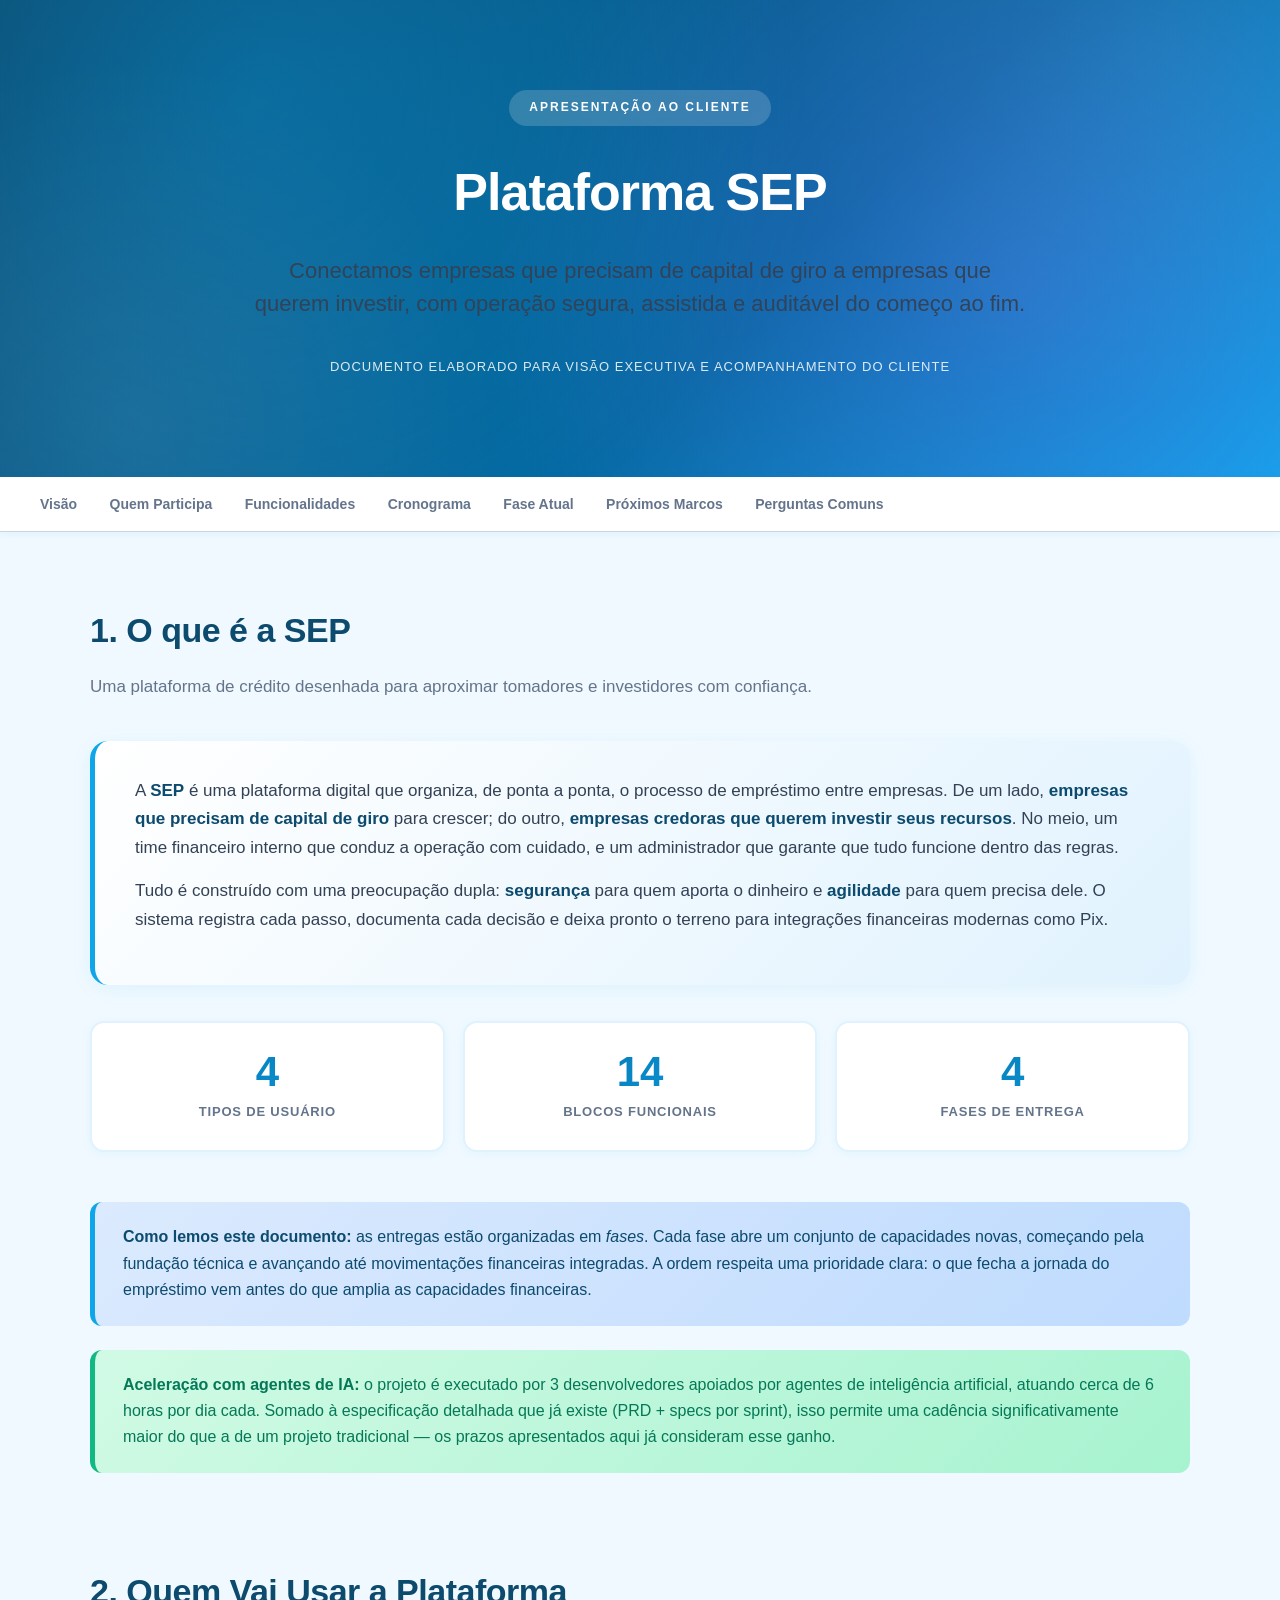
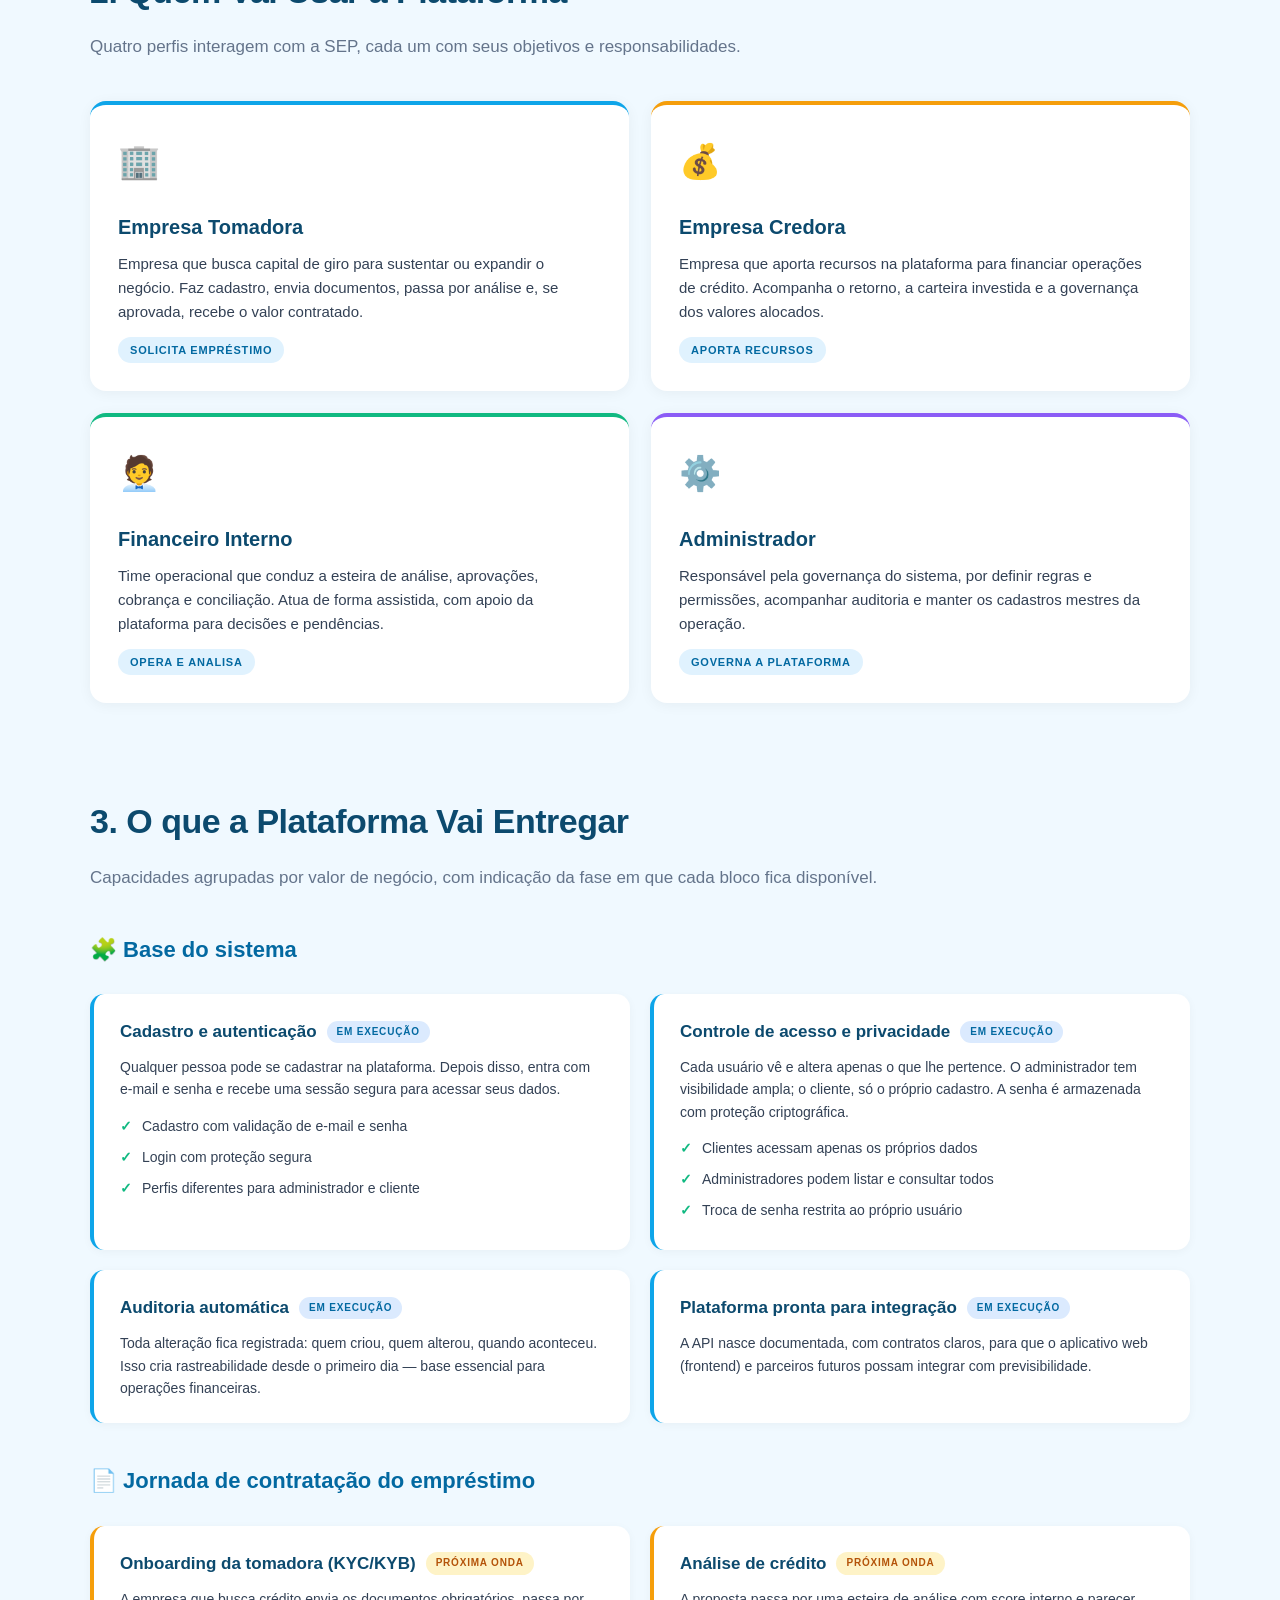
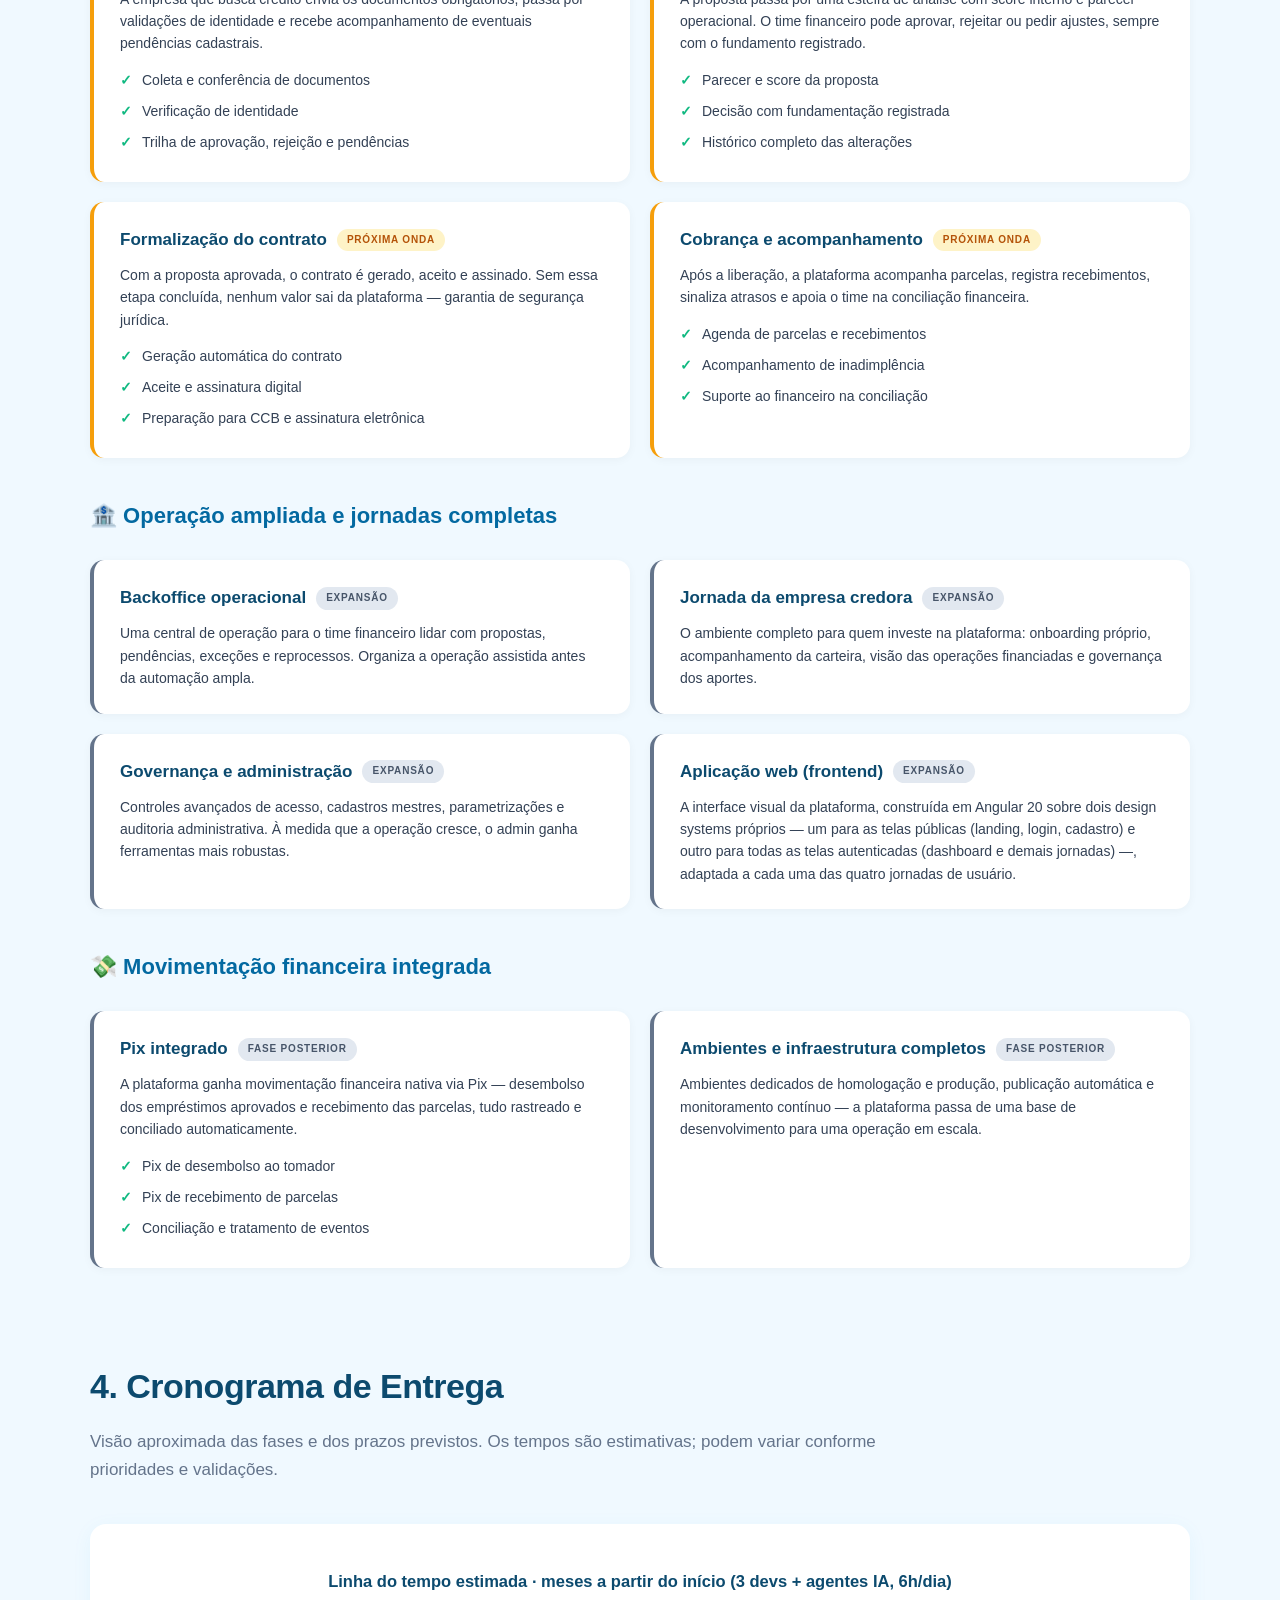
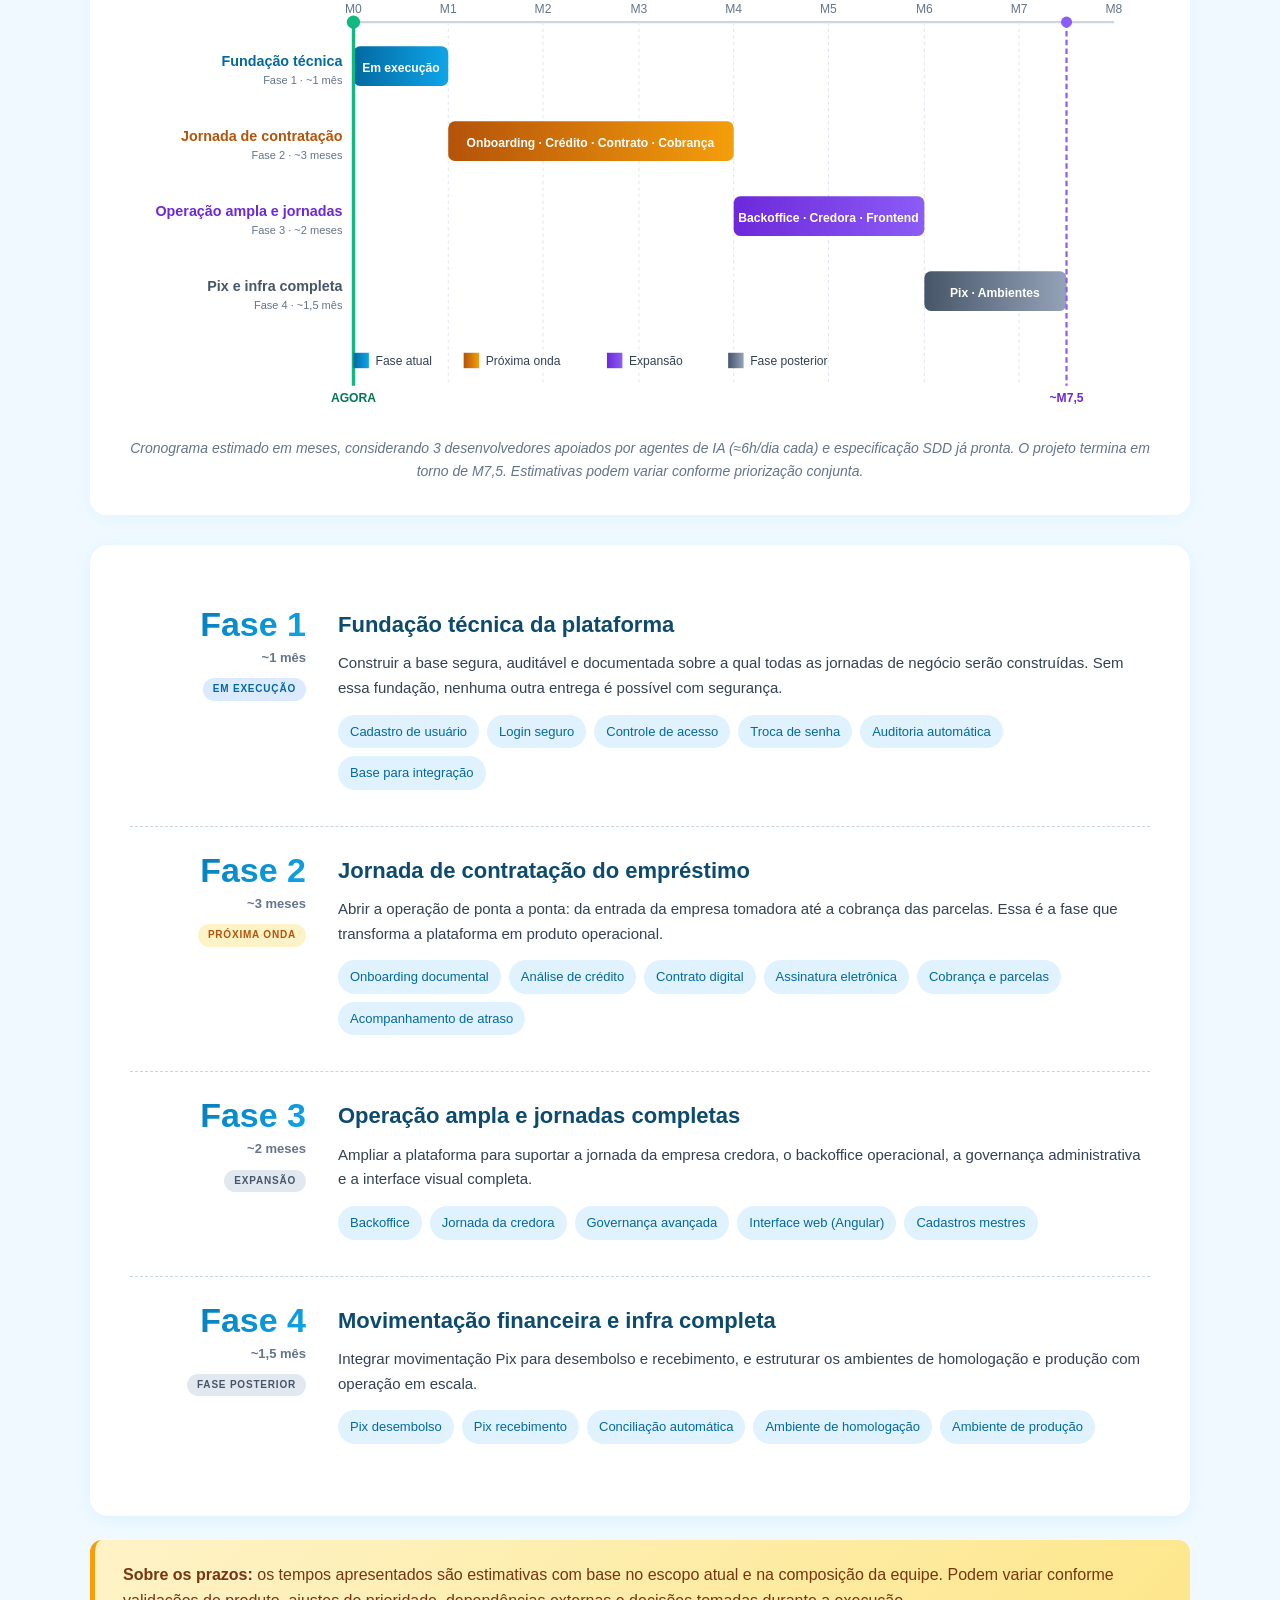
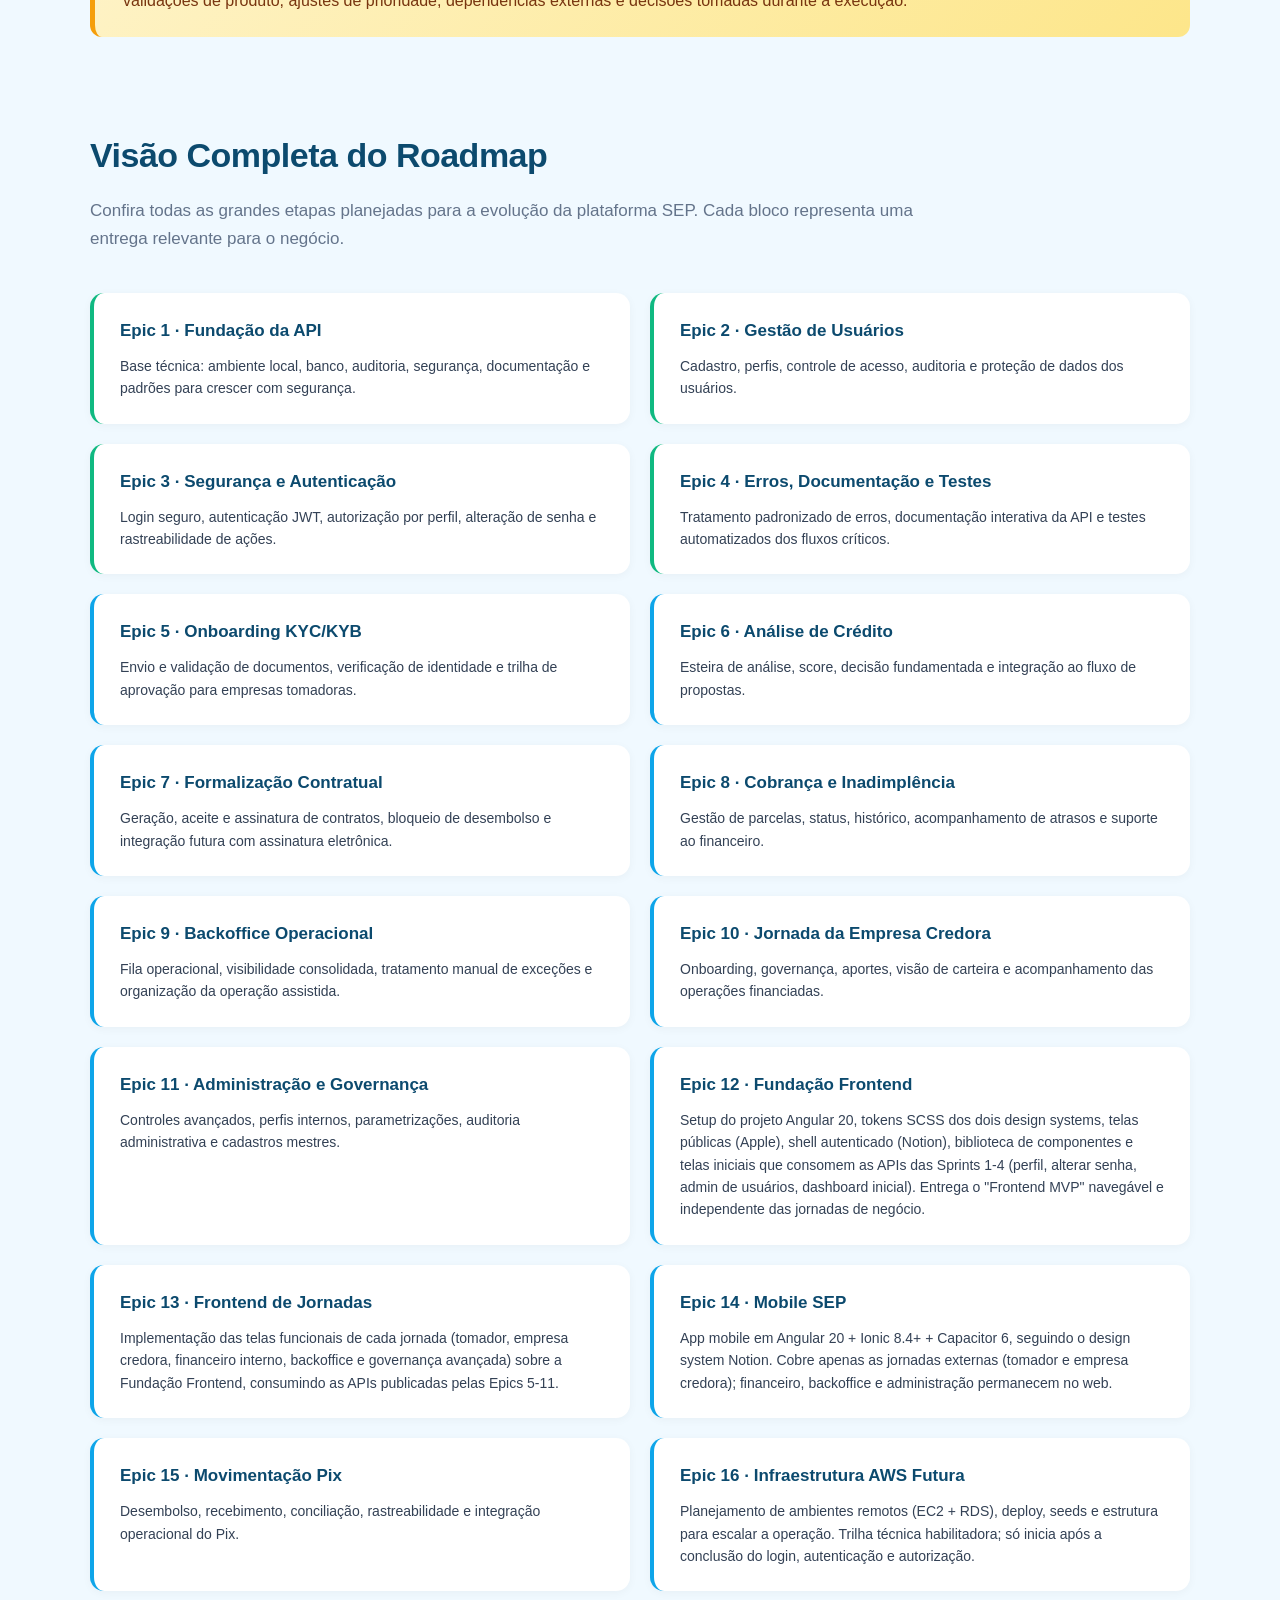
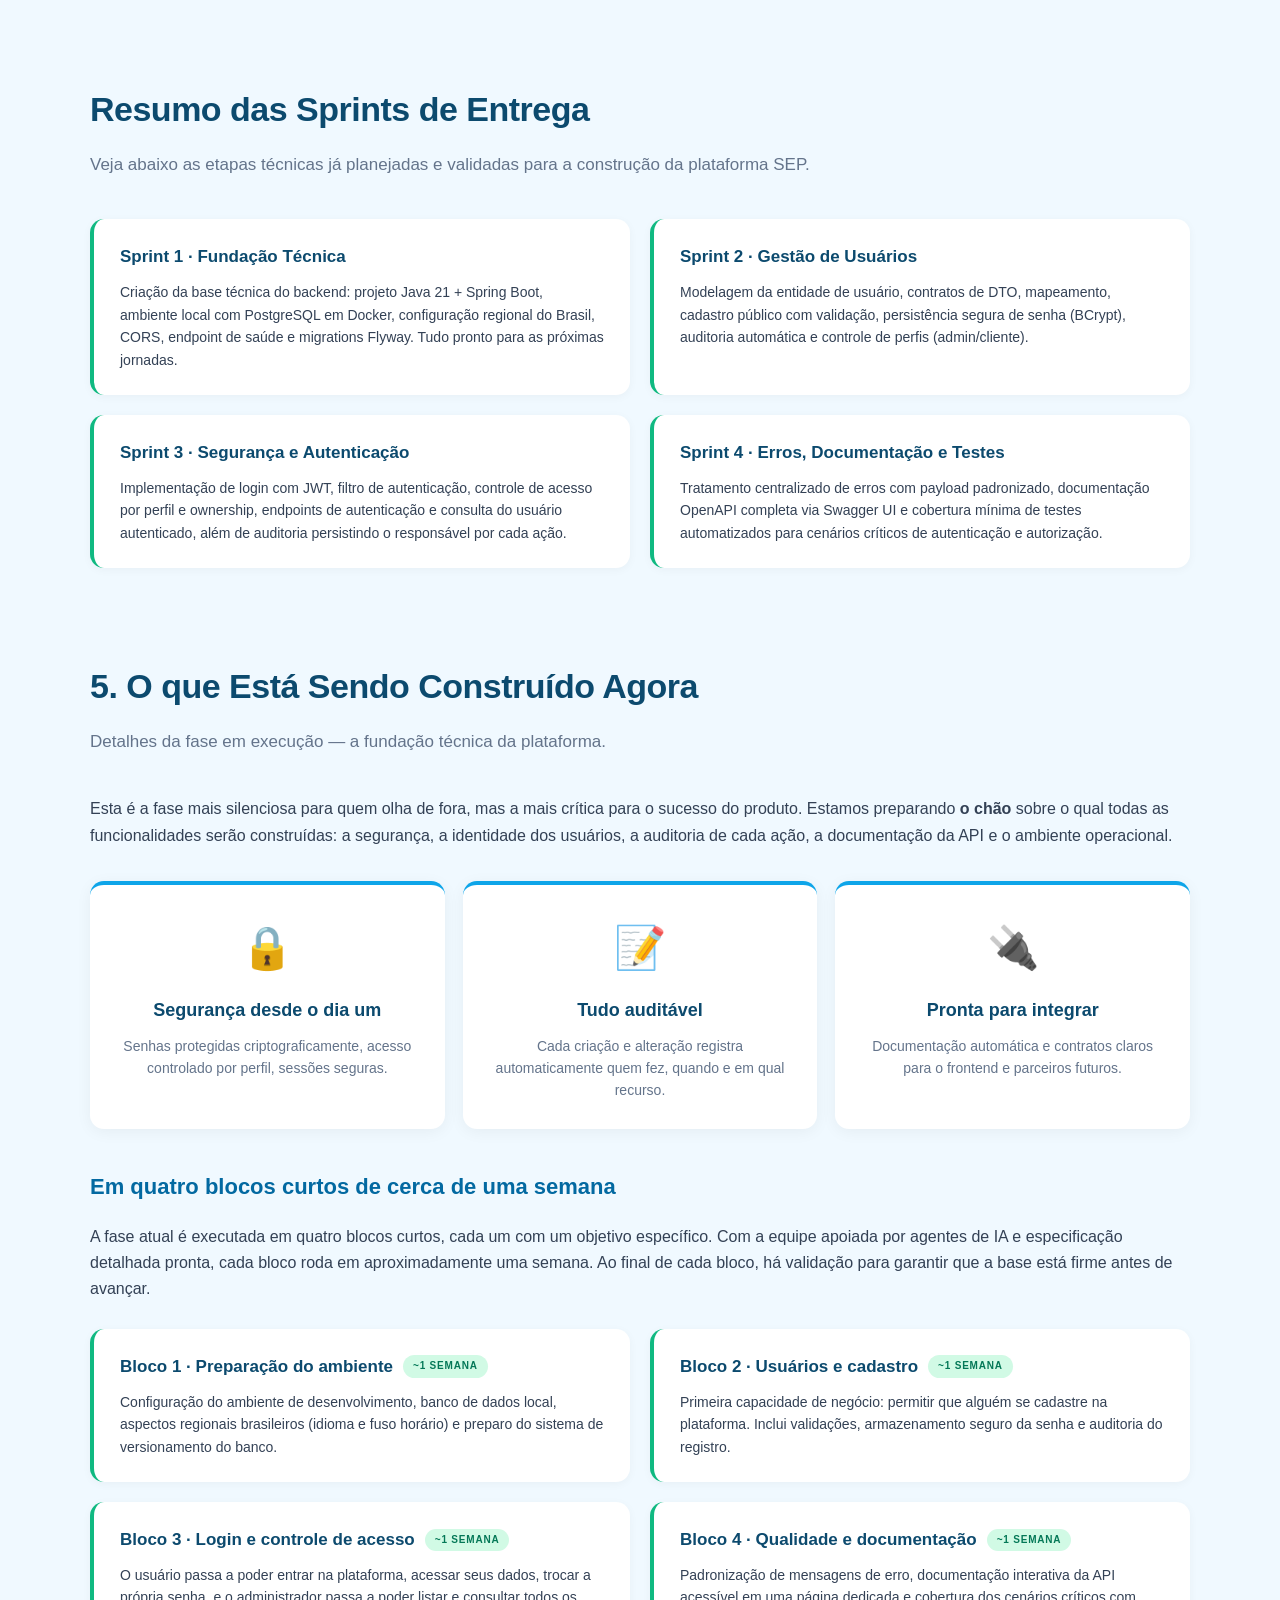
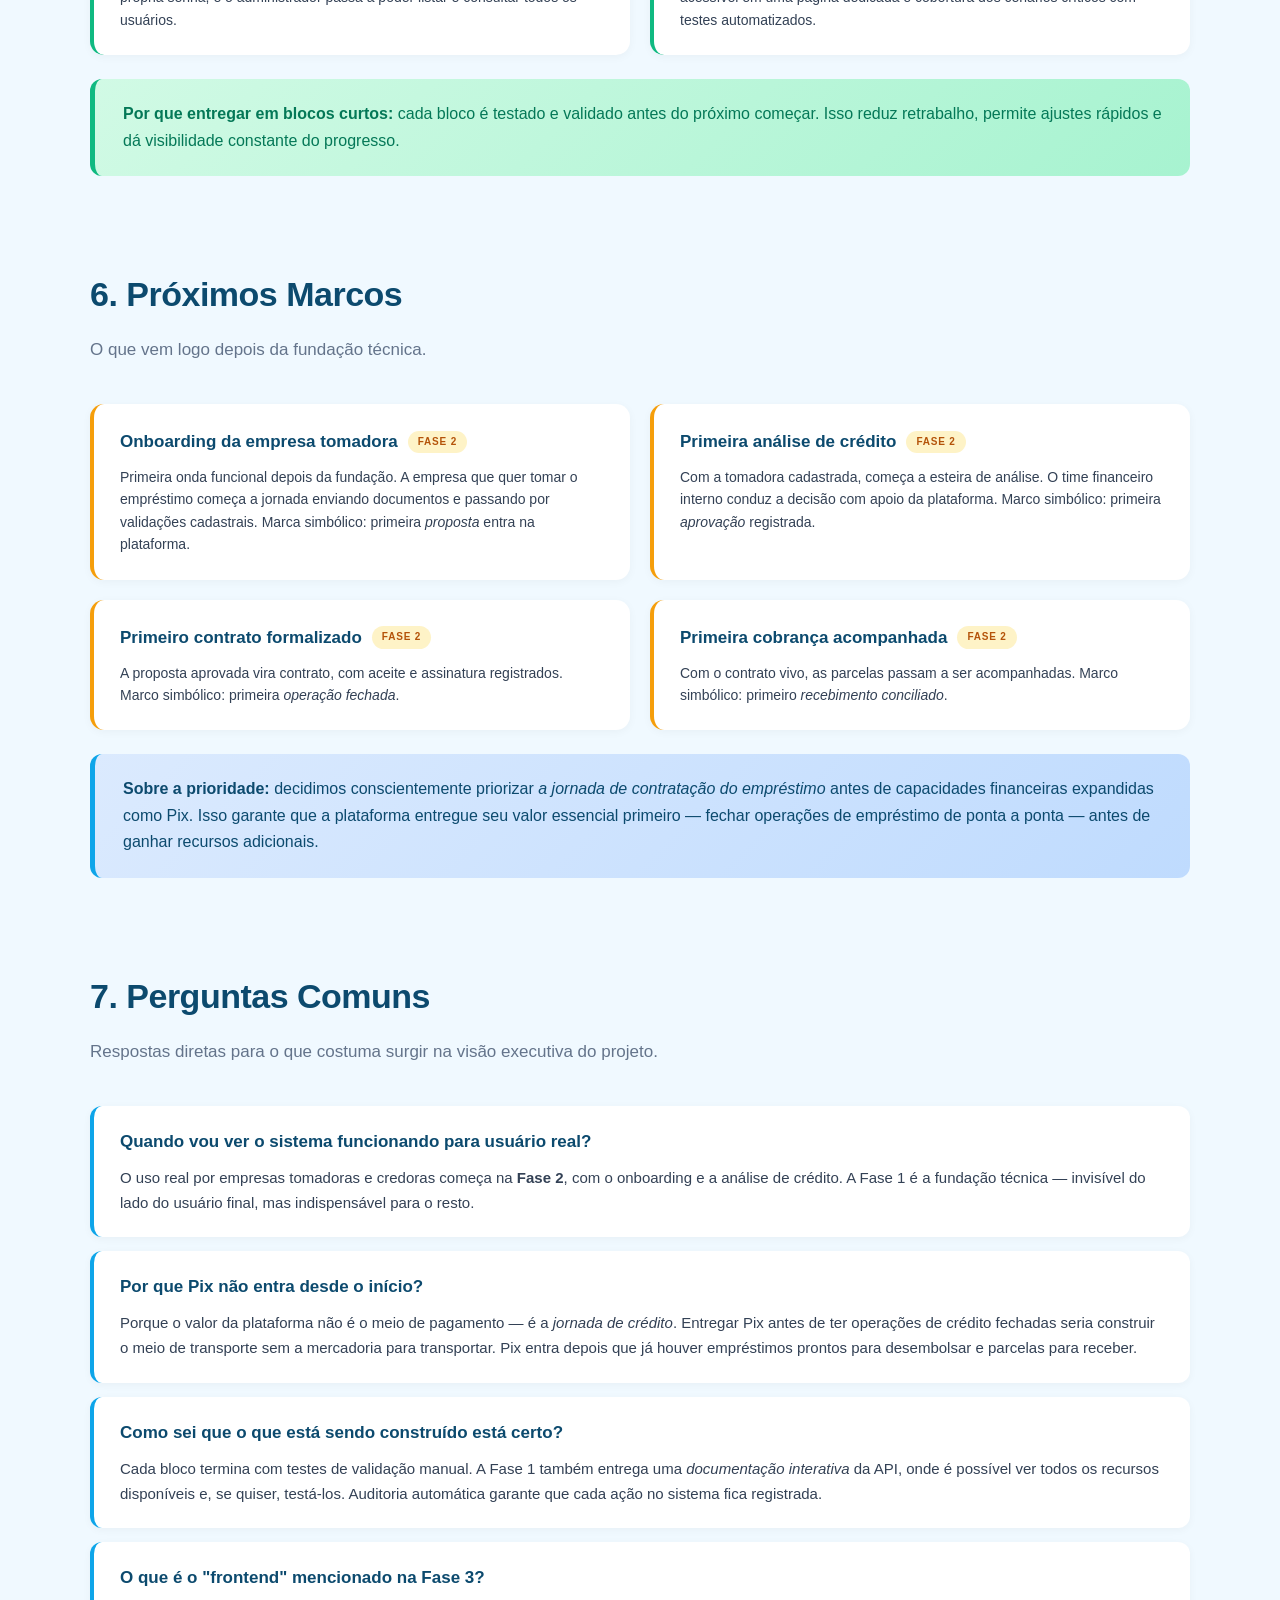
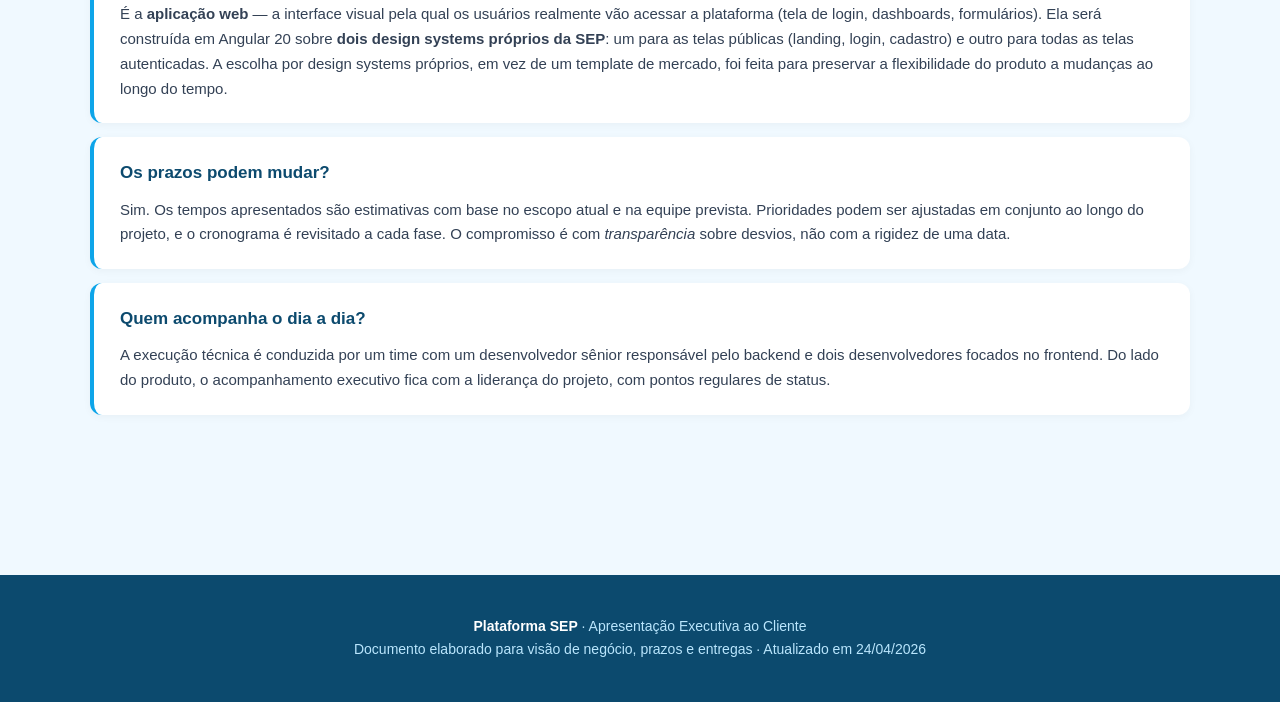
==== commit 54726811: "Upgrade de dados" ====
--- a/docs-sep/documentacao-cliente.html
+++ b/docs-sep/documentacao-cliente.html
@@ -626,7 +626,7 @@
 
     <div class="feature-item later">
       <h4>Aplicação web (frontend) <span class="phase-tag later">Expansão</span></h4>
-      <p>A interface visual da plataforma, feita sobre um template profissional já aprovado, adaptada a cada uma das quatro jornadas de usuário.</p>
+      <p>A interface visual da plataforma, construída em Angular 20 sobre dois design systems próprios — um para as telas públicas (landing, login, cadastro) e outro para todas as telas autenticadas (dashboard e demais jornadas) —, adaptada a cada uma das quatro jornadas de usuário.</p>
     </div>
   </div>
 
@@ -854,44 +854,52 @@
       <p>Tratamento padronizado de erros, documentação interativa da API e testes automatizados dos fluxos críticos.</p>
     </div>
     <div class="feature-item">
-      <h4>Epic 5 · Infraestrutura Futura</h4>
-      <p>Planejamento de ambientes, deploy, seeds e estrutura para escalar a operação.</p>
-    </div>
-    <div class="feature-item">
-      <h4>Epic 6 · Onboarding KYC/KYB</h4>
+      <h4>Epic 5 · Onboarding KYC/KYB</h4>
       <p>Envio e validação de documentos, verificação de identidade e trilha de aprovação para empresas tomadoras.</p>
     </div>
     <div class="feature-item">
-      <h4>Epic 7 · Análise de Crédito</h4>
+      <h4>Epic 6 · Análise de Crédito</h4>
       <p>Esteira de análise, score, decisão fundamentada e integração ao fluxo de propostas.</p>
     </div>
     <div class="feature-item">
-      <h4>Epic 8 · Formalização Contratual</h4>
+      <h4>Epic 7 · Formalização Contratual</h4>
       <p>Geração, aceite e assinatura de contratos, bloqueio de desembolso e integração futura com assinatura eletrônica.</p>
     </div>
     <div class="feature-item">
-      <h4>Epic 9 · Cobrança e Inadimplência</h4>
+      <h4>Epic 8 · Cobrança e Inadimplência</h4>
       <p>Gestão de parcelas, status, histórico, acompanhamento de atrasos e suporte ao financeiro.</p>
     </div>
     <div class="feature-item">
-      <h4>Epic 10 · Backoffice Operacional</h4>
+      <h4>Epic 9 · Backoffice Operacional</h4>
       <p>Fila operacional, visibilidade consolidada, tratamento manual de exceções e organização da operação assistida.</p>
     </div>
     <div class="feature-item">
-      <h4>Epic 11 · Jornada da Empresa Credora</h4>
+      <h4>Epic 10 · Jornada da Empresa Credora</h4>
       <p>Onboarding, governança, aportes, visão de carteira e acompanhamento das operações financiadas.</p>
     </div>
     <div class="feature-item">
-      <h4>Epic 12 · Administração e Governança</h4>
+      <h4>Epic 11 · Administração e Governança</h4>
       <p>Controles avançados, perfis internos, parametrizações, auditoria administrativa e cadastros mestres.</p>
     </div>
     <div class="feature-item">
-      <h4>Epic 13 · Frontend SEP</h4>
-      <p>Adaptação do template Angular, componentes visuais e implementação das jornadas no frontend.</p>
-    </div>
-    <div class="feature-item">
-      <h4>Epic 14 · Movimentação Pix</h4>
+      <h4>Epic 12 · Fundação Frontend</h4>
+      <p>Setup do projeto Angular 20, tokens SCSS dos dois design systems, telas públicas (Apple), shell autenticado (Notion), biblioteca de componentes e telas iniciais que consomem as APIs das Sprints 1-4 (perfil, alterar senha, admin de usuários, dashboard inicial). Entrega o "Frontend MVP" navegável e independente das jornadas de negócio.</p>
+    </div>
+    <div class="feature-item">
+      <h4>Epic 13 · Frontend de Jornadas</h4>
+      <p>Implementação das telas funcionais de cada jornada (tomador, empresa credora, financeiro interno, backoffice e governança avançada) sobre a Fundação Frontend, consumindo as APIs publicadas pelas Epics 5-11.</p>
+    </div>
+    <div class="feature-item">
+      <h4>Epic 14 · Mobile SEP</h4>
+      <p>App mobile em Angular 20 + Ionic 8.4+ + Capacitor 6, seguindo o design system Notion. Cobre apenas as jornadas externas (tomador e empresa credora); financeiro, backoffice e administração permanecem no web.</p>
+    </div>
+    <div class="feature-item">
+      <h4>Epic 15 · Movimentação Pix</h4>
       <p>Desembolso, recebimento, conciliação, rastreabilidade e integração operacional do Pix.</p>
+    </div>
+    <div class="feature-item">
+      <h4>Epic 16 · Infraestrutura AWS Futura</h4>
+      <p>Planejamento de ambientes remotos (EC2 + RDS), deploy, seeds e estrutura para escalar a operação. Trilha técnica habilitadora; só inicia após a conclusão do login, autenticação e autorização.</p>
     </div>
   </div>
 </section>
@@ -1024,7 +1032,7 @@
 
   <div class="faq-item">
     <h4>O que é o "frontend" mencionado na Fase 3?</h4>
-    <p>É a <strong>aplicação web</strong> — a interface visual pela qual os usuários realmente vão acessar a plataforma (tela de login, dashboards, formulários). Ela será construída sobre um template profissional já aprovado, adaptado para a identidade da SEP e para cada um dos quatro perfis de usuário.</p>
+    <p>É a <strong>aplicação web</strong> — a interface visual pela qual os usuários realmente vão acessar a plataforma (tela de login, dashboards, formulários). Ela será construída em Angular 20 sobre <strong>dois design systems próprios da SEP</strong>: um para as telas públicas (landing, login, cadastro) e outro para todas as telas autenticadas. A escolha por design systems próprios, em vez de um template de mercado, foi feita para preservar a flexibilidade do produto a mudanças ao longo do tempo.</p>
   </div>
 
   <div class="faq-item">
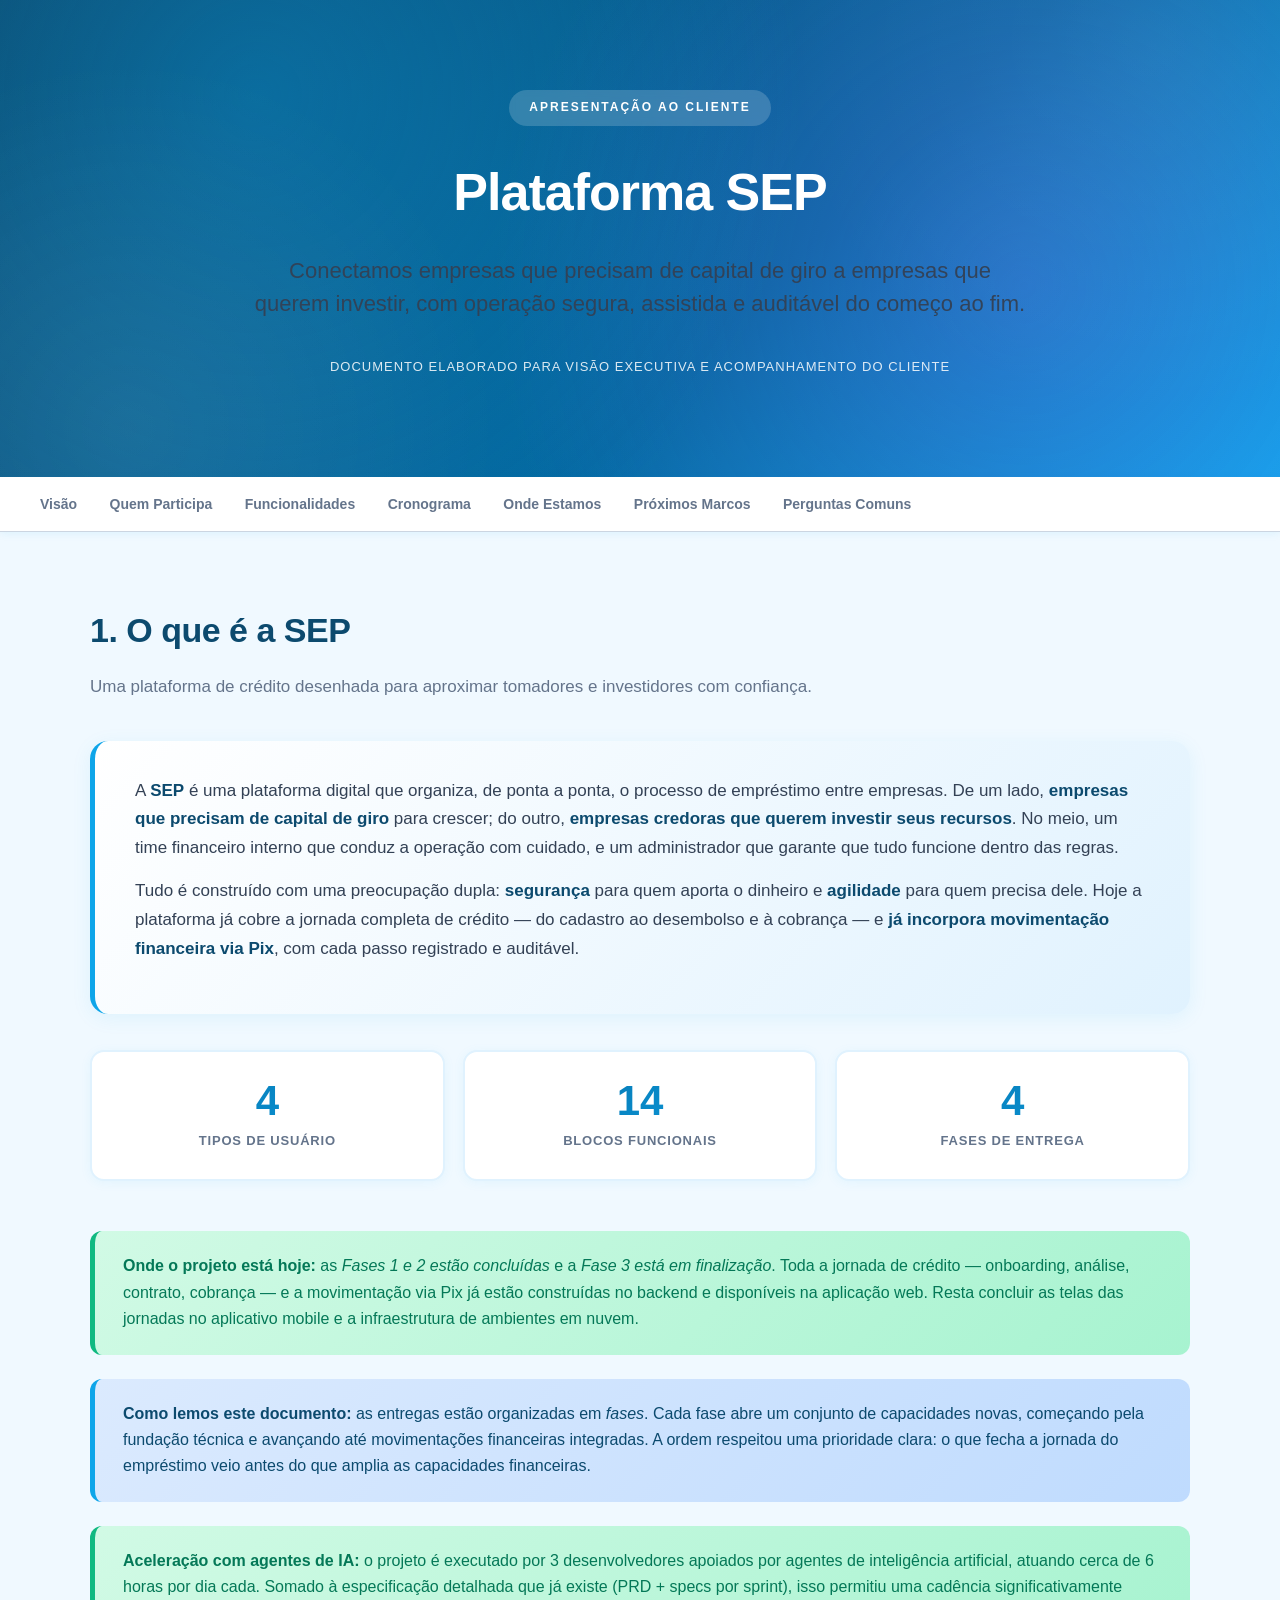
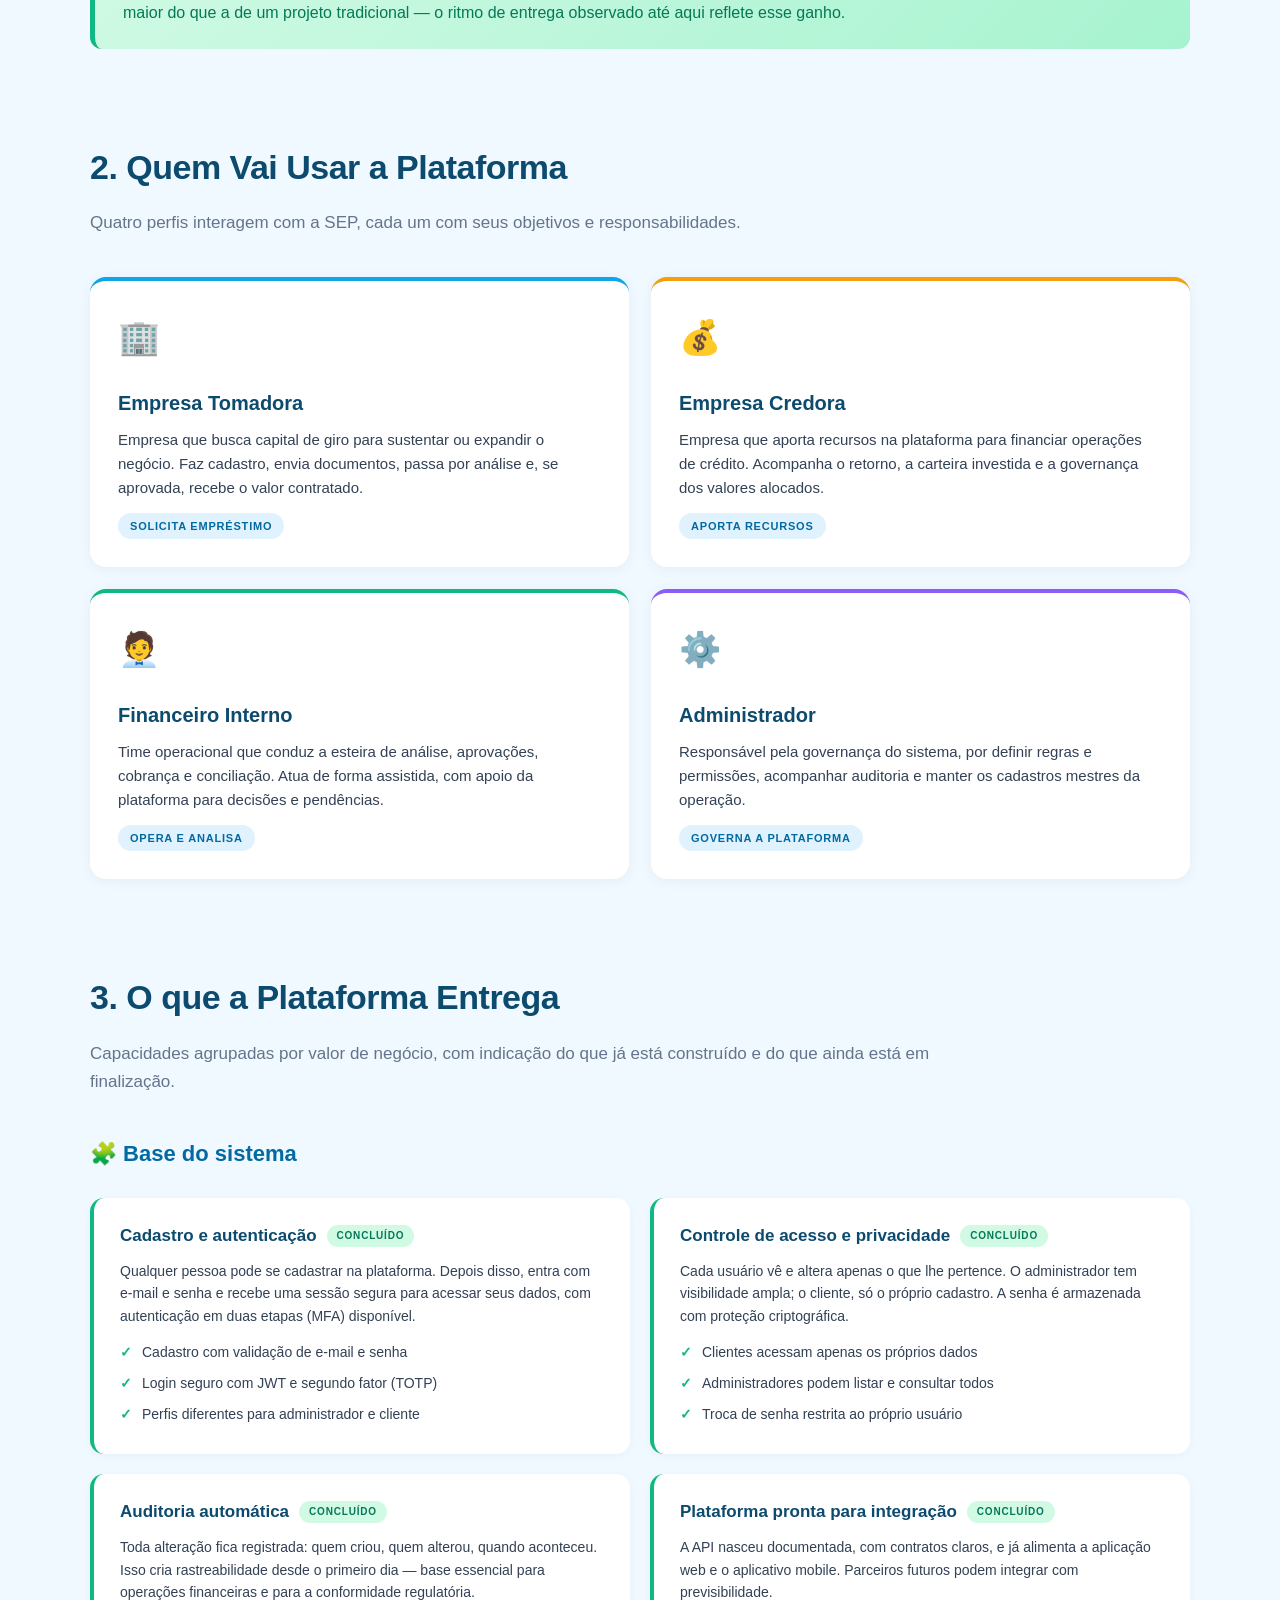
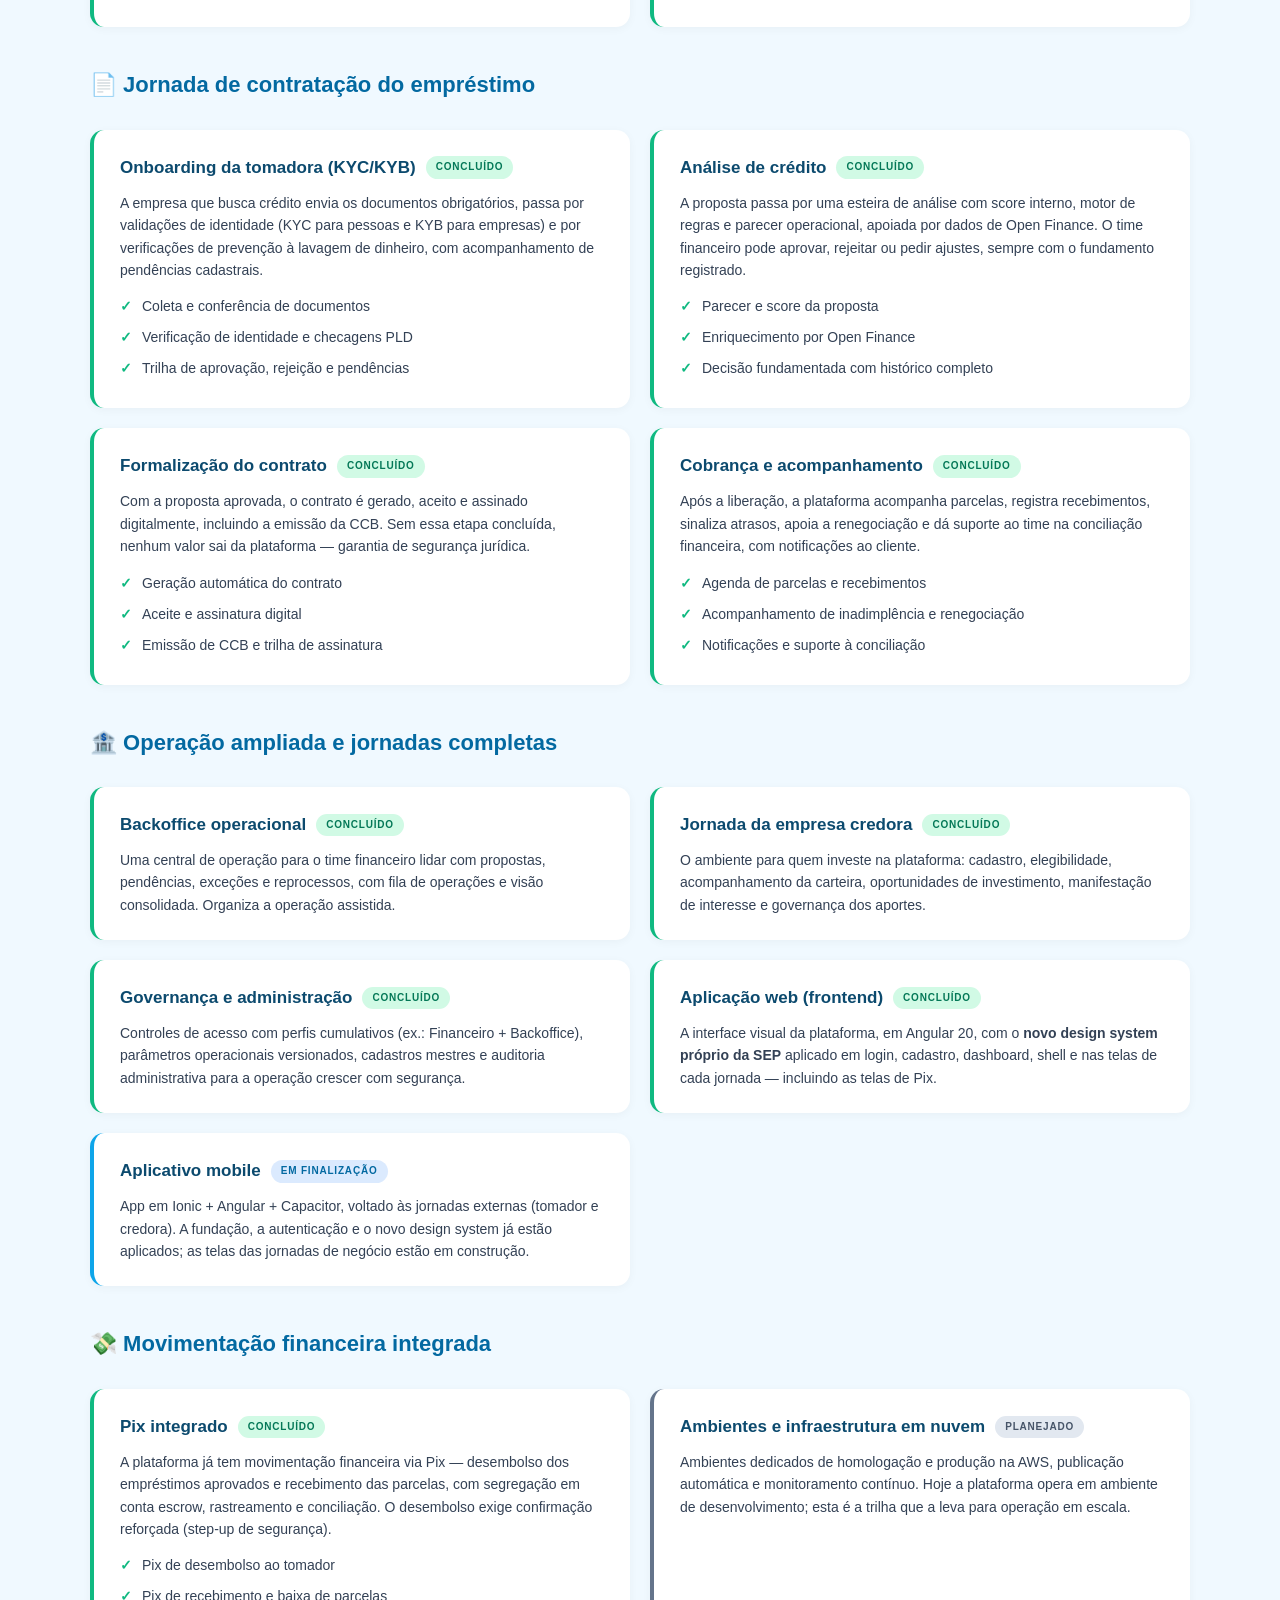
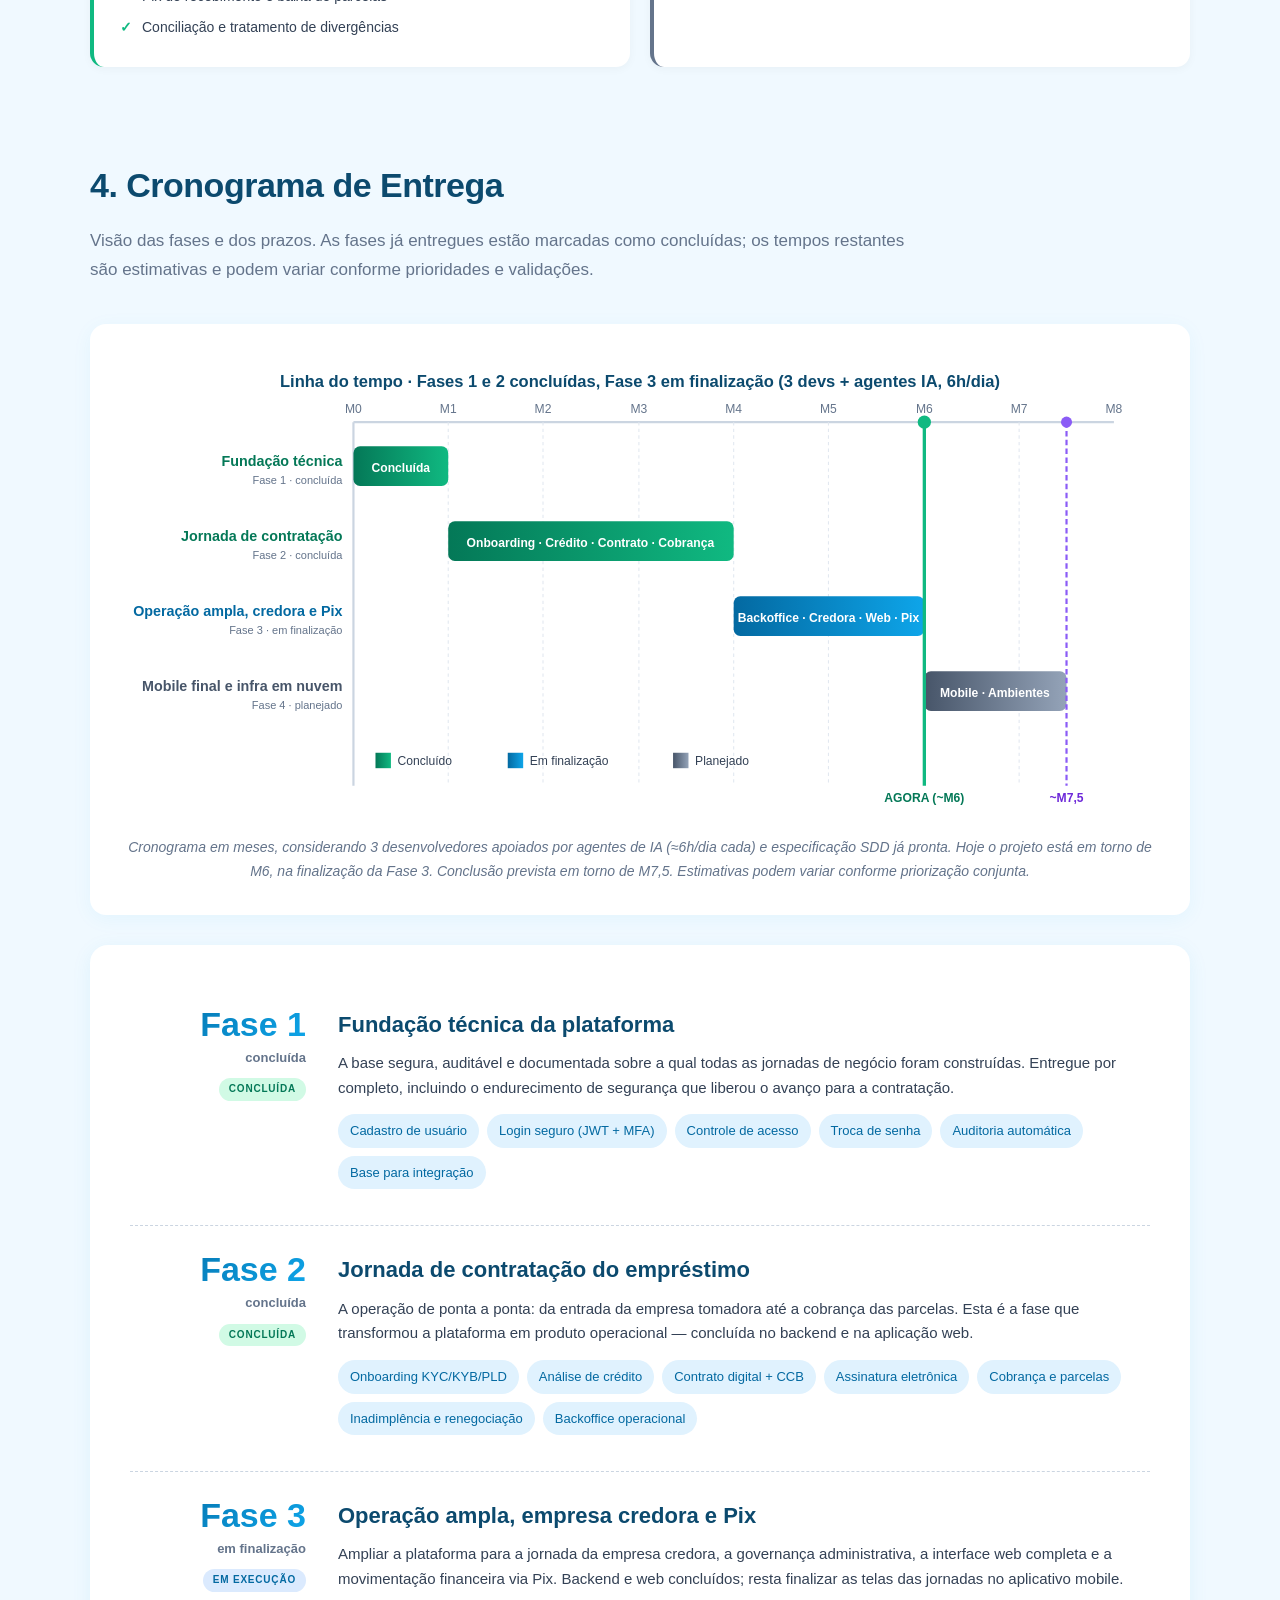
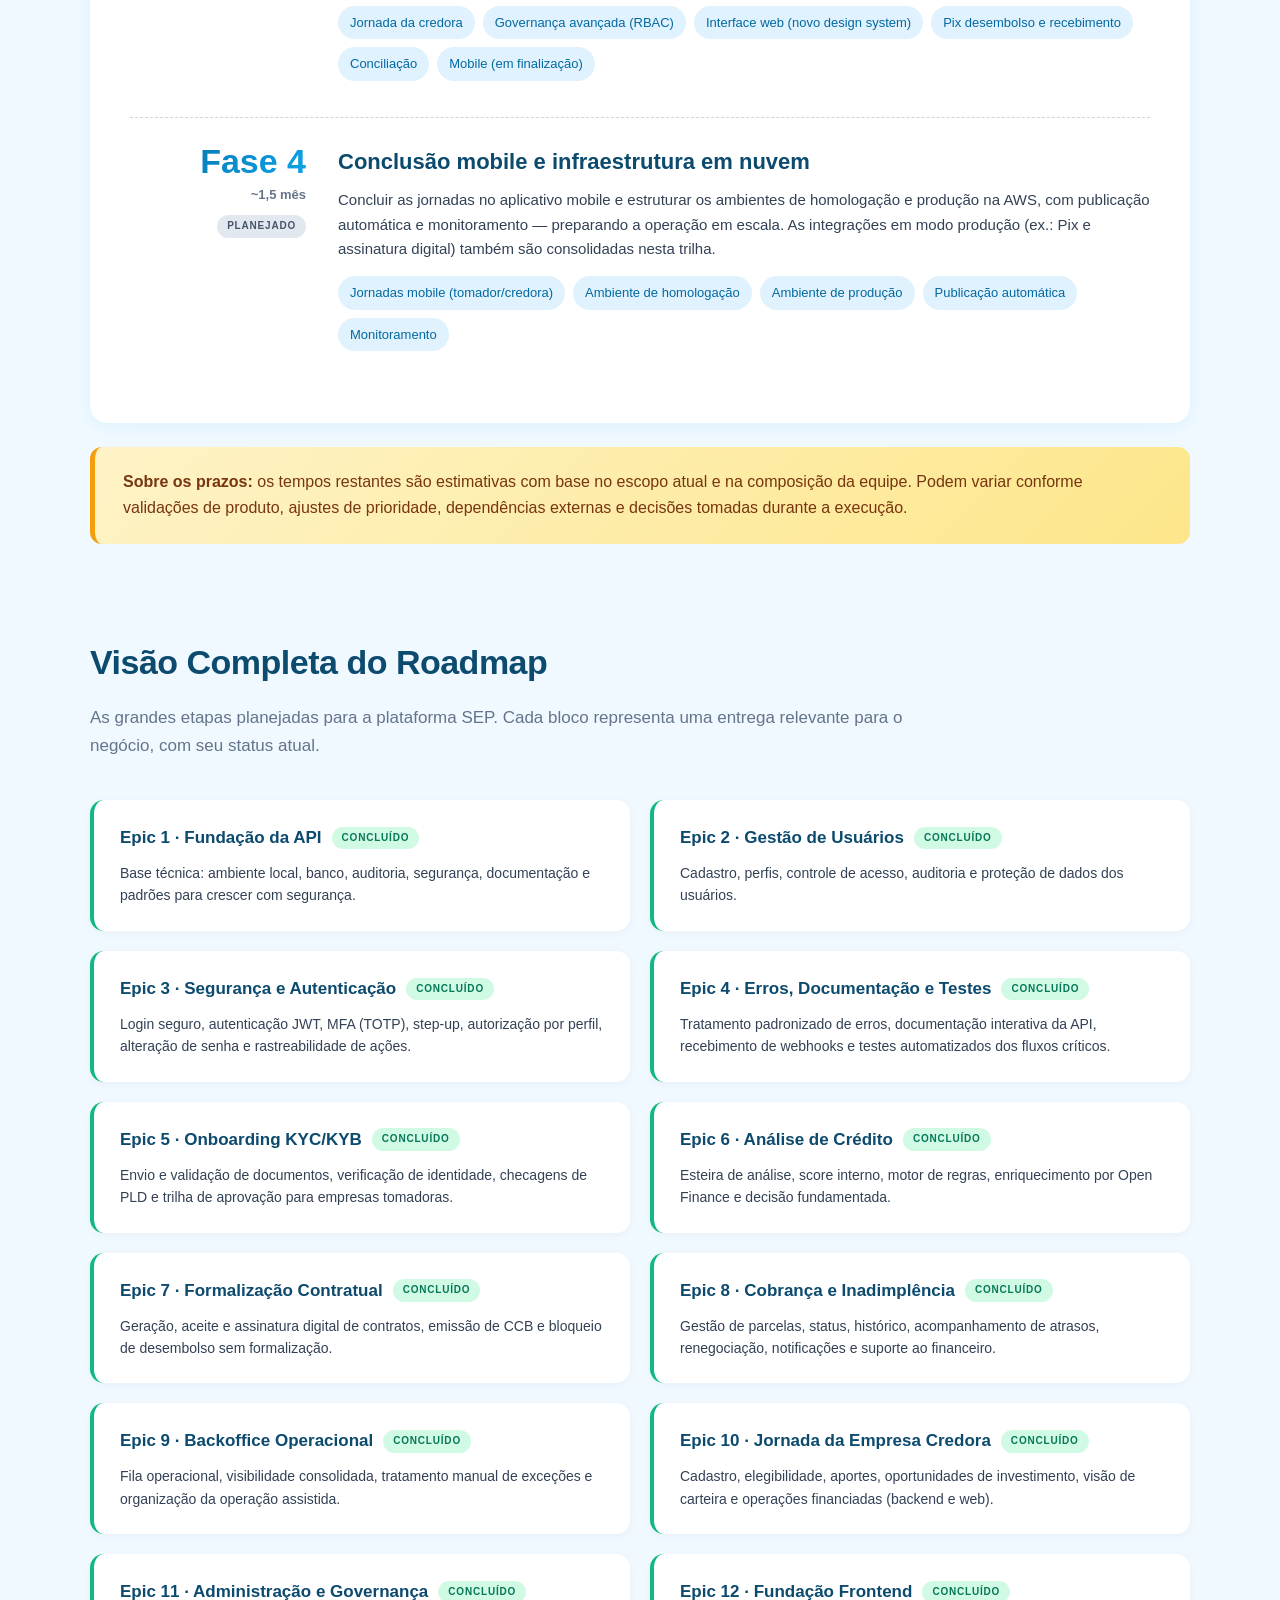
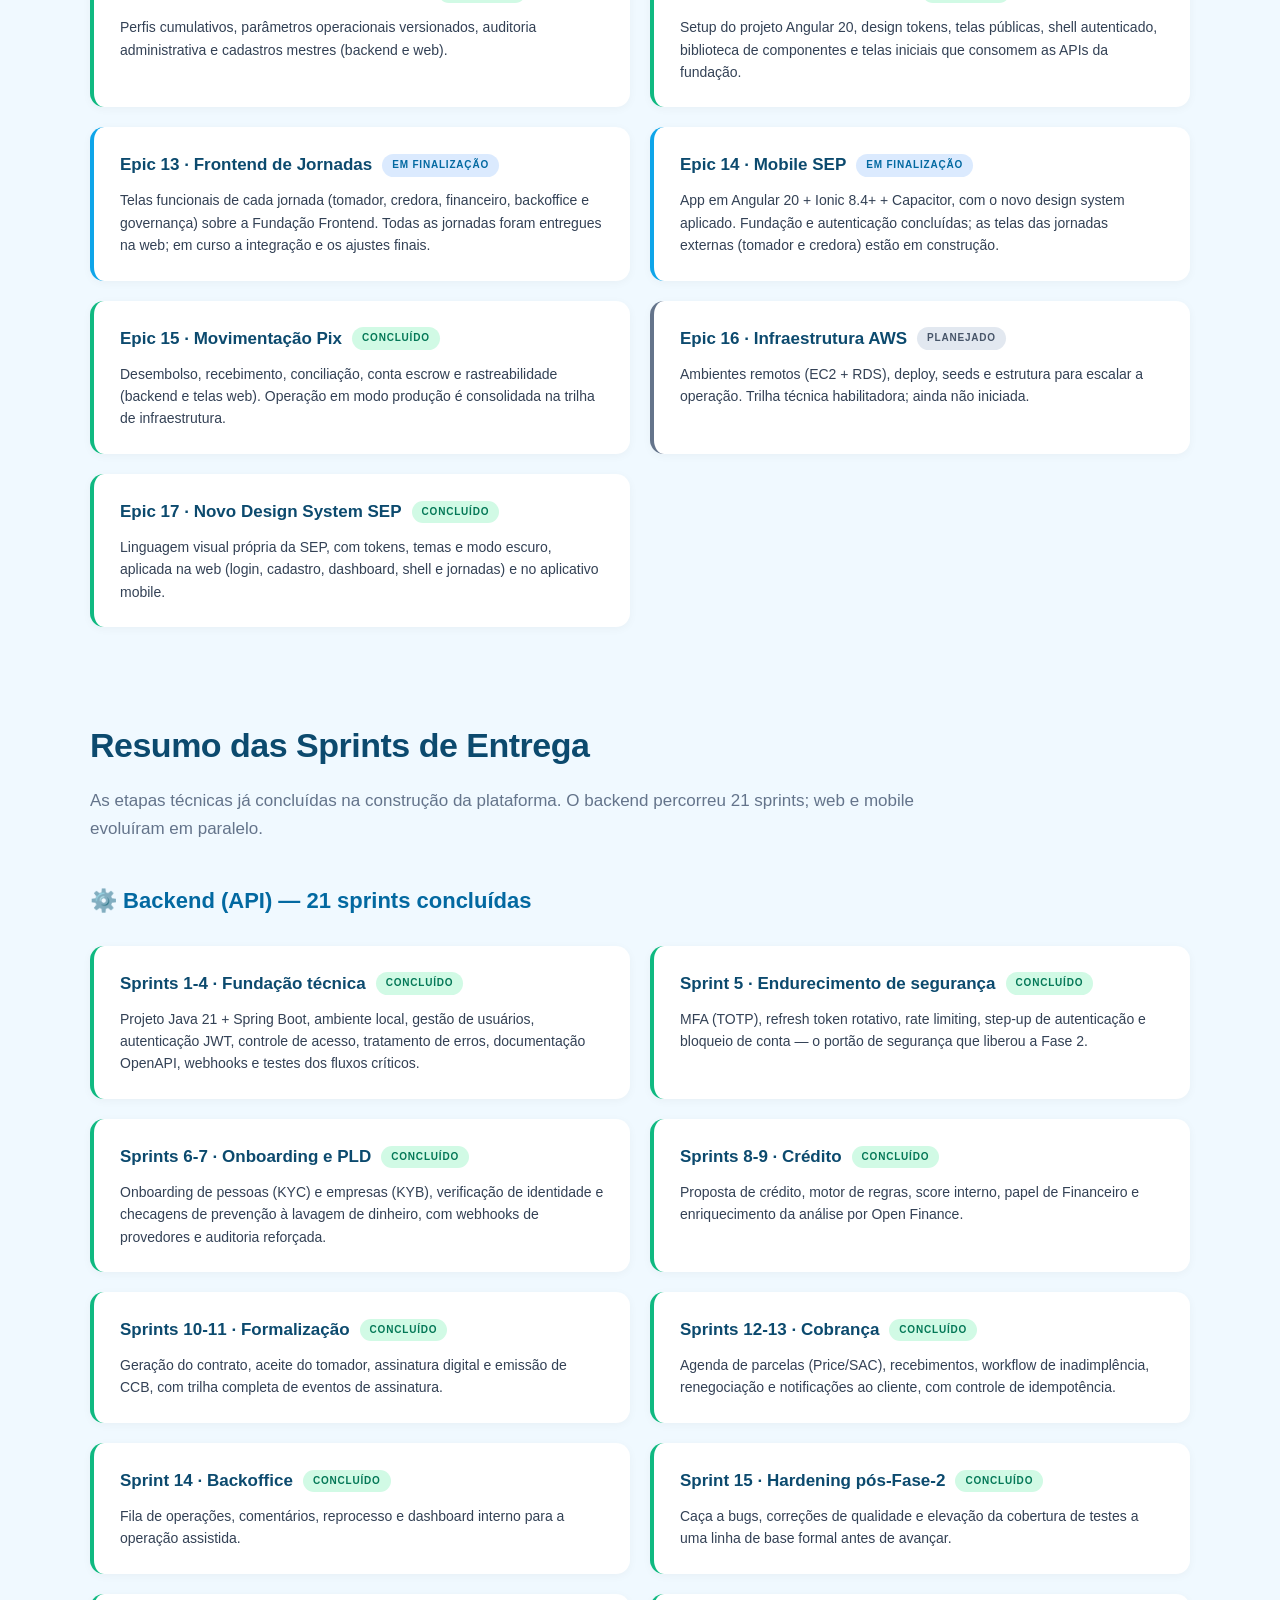
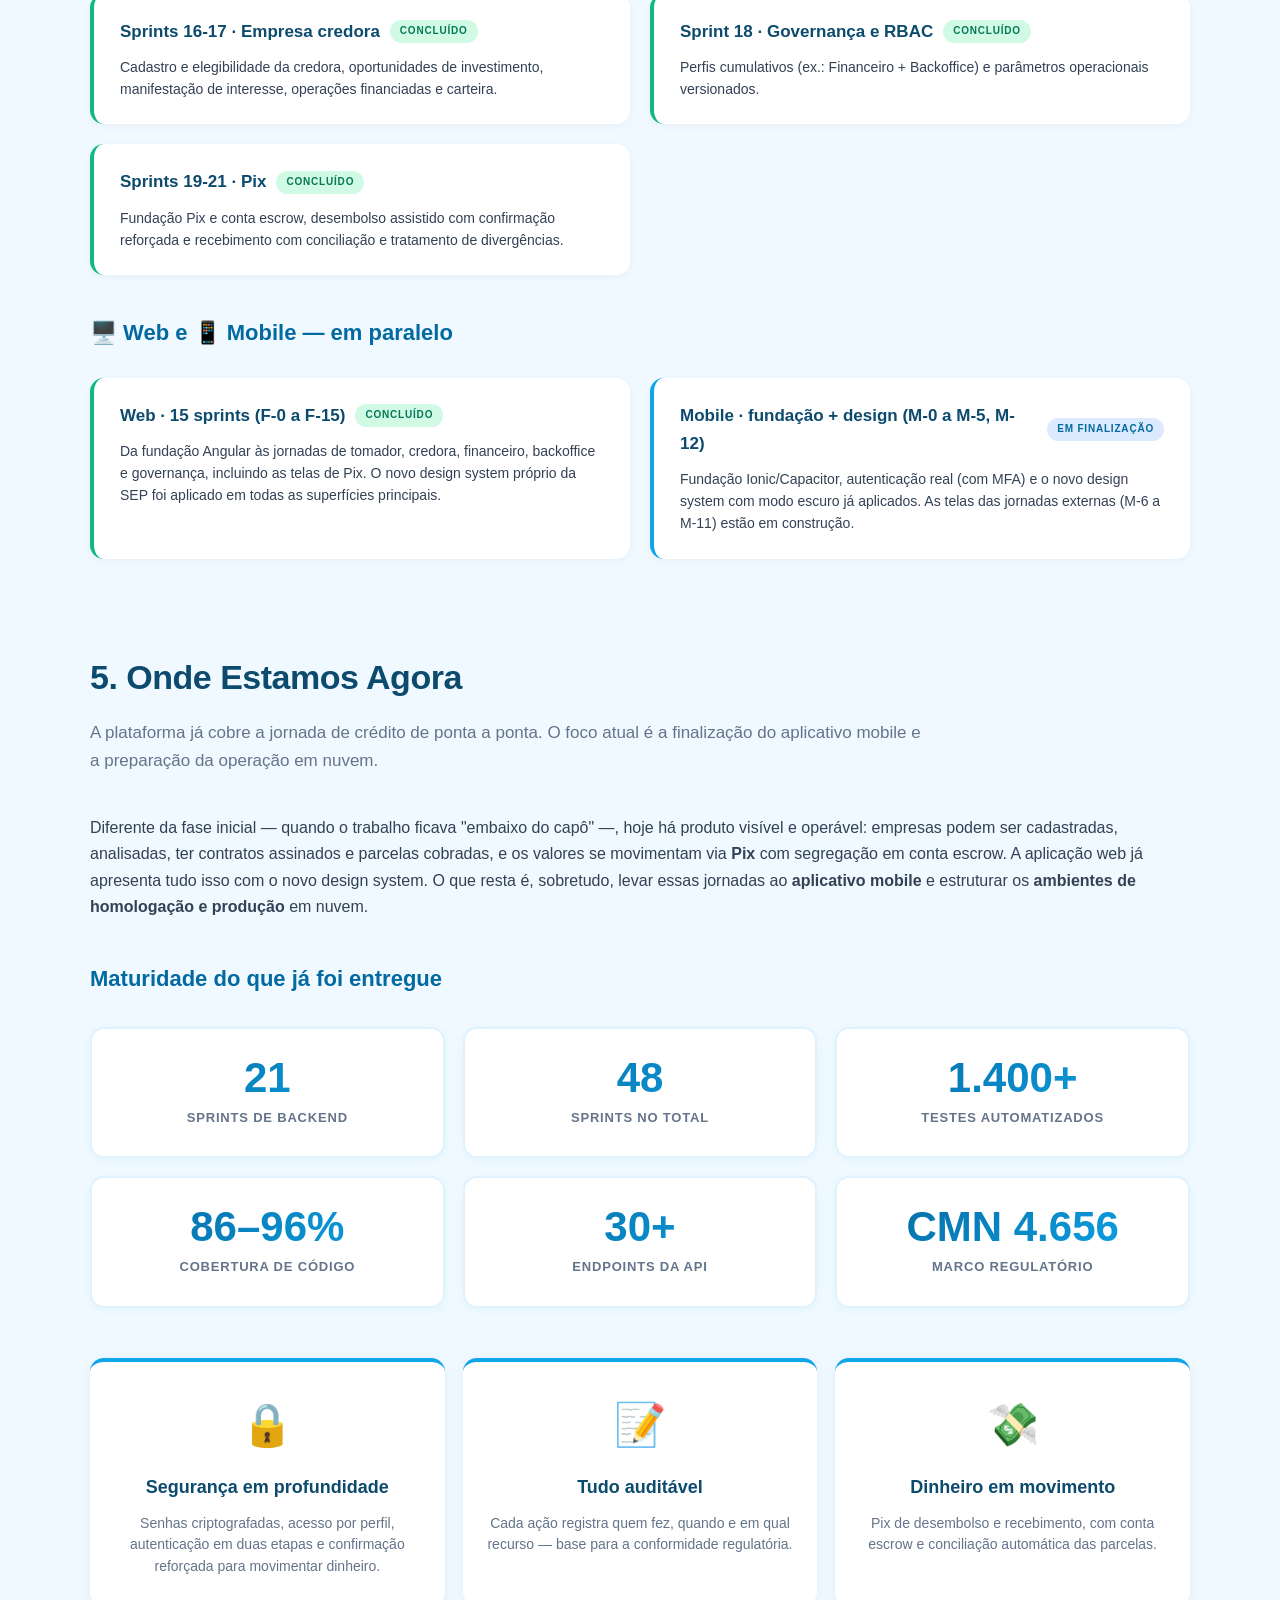
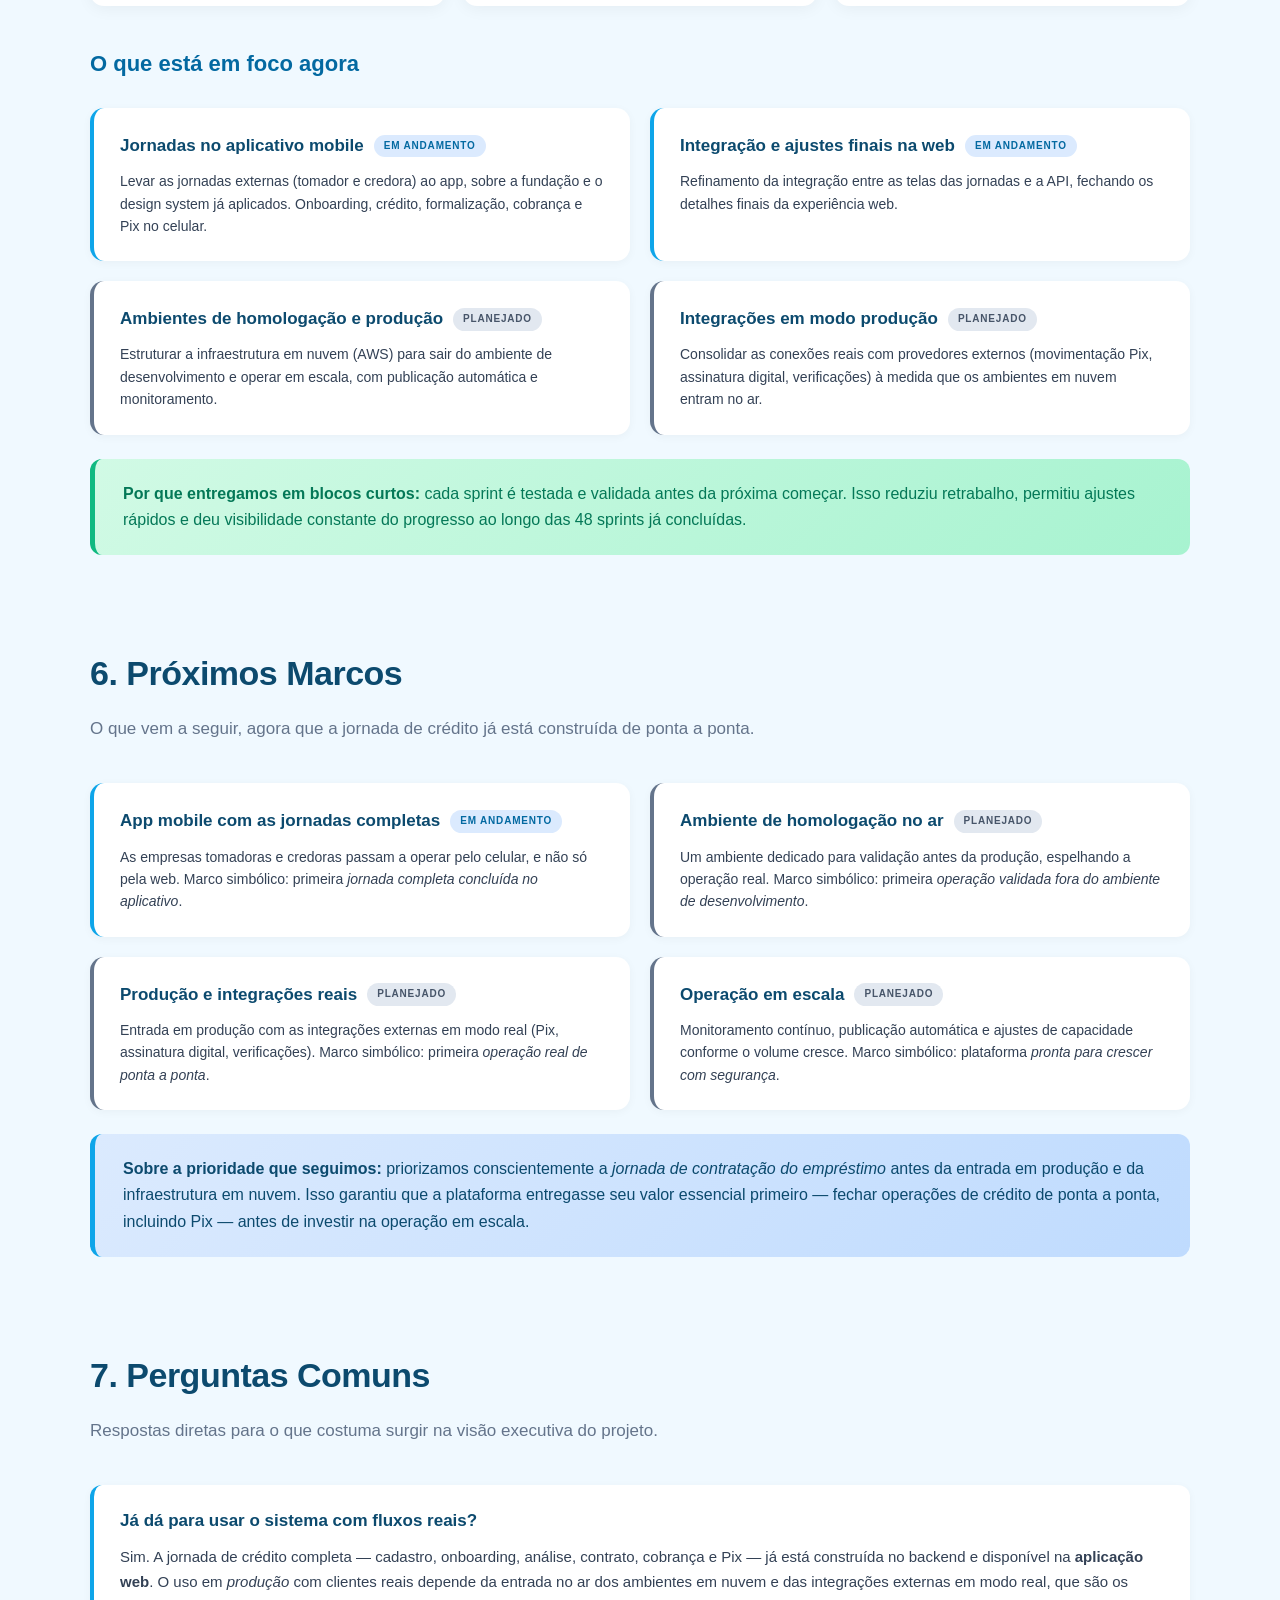
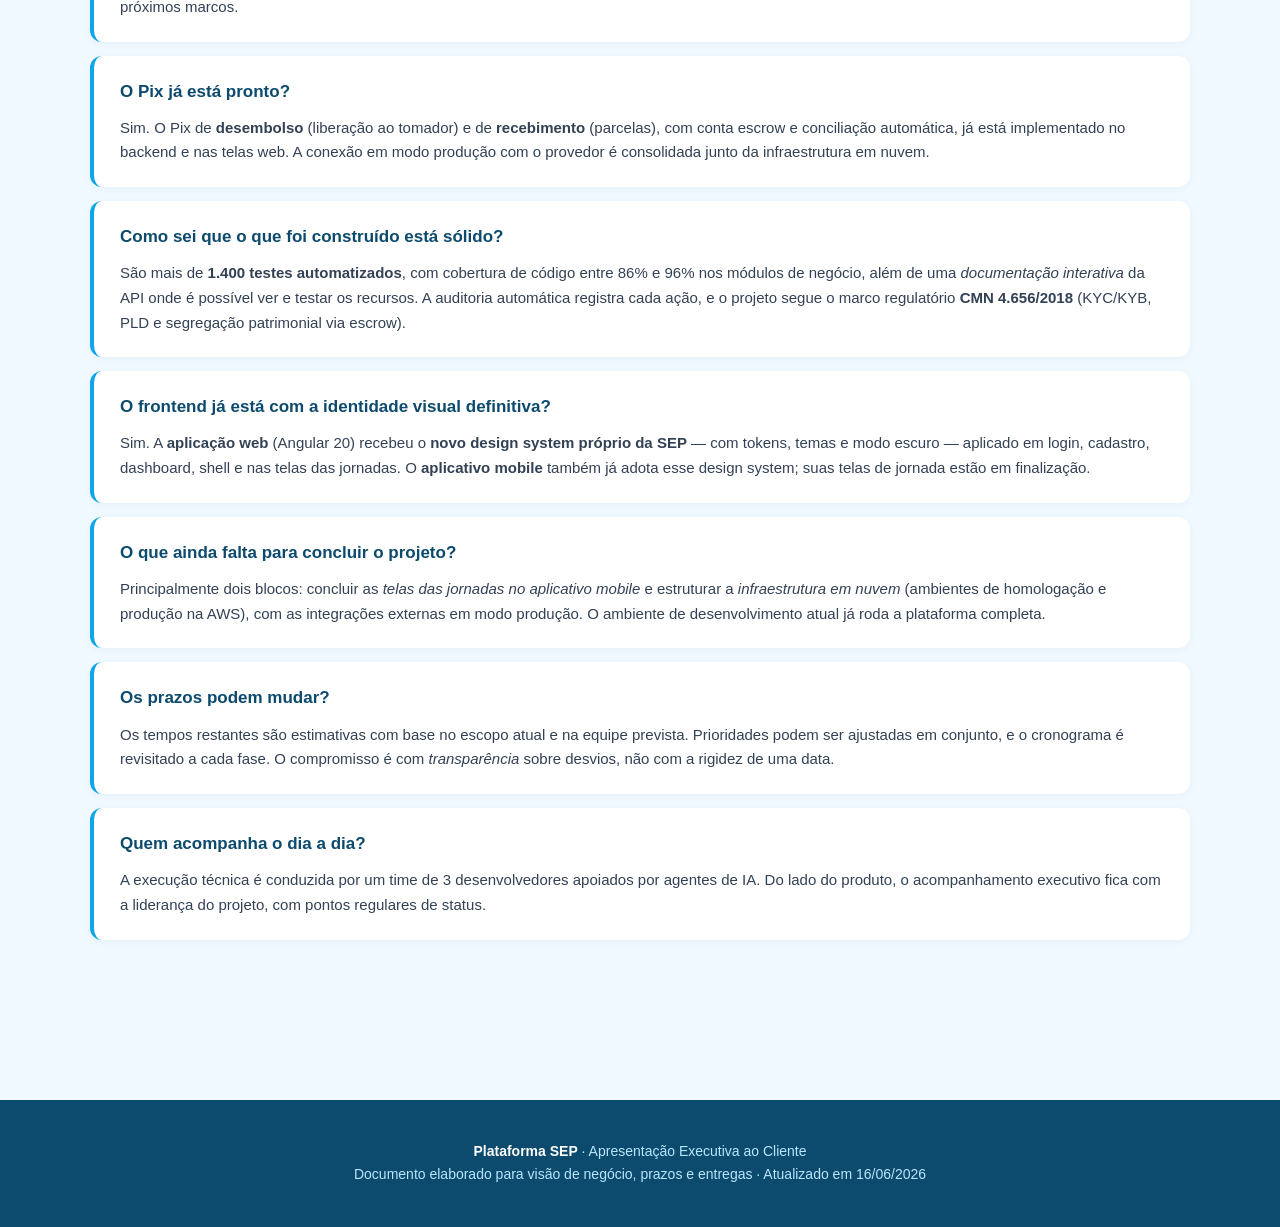
==== commit bfdfd390: "update" ====
--- a/docs-sep/documentacao-cliente.html
+++ b/docs-sep/documentacao-cliente.html
@@ -452,7 +452,7 @@
   <a href="#jornadas">Quem Participa</a>
   <a href="#funcionalidades">Funcionalidades</a>
   <a href="#cronograma">Cronograma</a>
-  <a href="#fase-atual">Fase Atual</a>
+  <a href="#fase-atual">Onde Estamos</a>
   <a href="#proximos">Próximos Marcos</a>
   <a href="#faq">Perguntas Comuns</a>
 </nav>
@@ -465,7 +465,7 @@
 
   <div class="big-intro">
     <p>A <strong>SEP</strong> é uma plataforma digital que organiza, de ponta a ponta, o processo de empréstimo entre empresas. De um lado, <strong>empresas que precisam de capital de giro</strong> para crescer; do outro, <strong>empresas credoras que querem investir seus recursos</strong>. No meio, um time financeiro interno que conduz a operação com cuidado, e um administrador que garante que tudo funcione dentro das regras.</p>
-    <p>Tudo é construído com uma preocupação dupla: <strong>segurança</strong> para quem aporta o dinheiro e <strong>agilidade</strong> para quem precisa dele. O sistema registra cada passo, documenta cada decisão e deixa pronto o terreno para integrações financeiras modernas como Pix.</p>
+    <p>Tudo é construído com uma preocupação dupla: <strong>segurança</strong> para quem aporta o dinheiro e <strong>agilidade</strong> para quem precisa dele. Hoje a plataforma já cobre a jornada completa de crédito — do cadastro ao desembolso e à cobrança — e <strong>já incorpora movimentação financeira via Pix</strong>, com cada passo registrado e auditável.</p>
   </div>
 
   <div class="stats-row">
@@ -483,12 +483,16 @@
     </div>
   </div>
 
+  <div class="callout success">
+    <strong>Onde o projeto está hoje:</strong> as <em>Fases 1 e 2 estão concluídas</em> e a <em>Fase 3 está em finalização</em>. Toda a jornada de crédito — onboarding, análise, contrato, cobrança — e a movimentação via Pix já estão construídas no backend e disponíveis na aplicação web. Resta concluir as telas das jornadas no aplicativo mobile e a infraestrutura de ambientes em nuvem.
+  </div>
+
   <div class="callout info">
-    <strong>Como lemos este documento:</strong> as entregas estão organizadas em <em>fases</em>. Cada fase abre um conjunto de capacidades novas, começando pela fundação técnica e avançando até movimentações financeiras integradas. A ordem respeita uma prioridade clara: o que fecha a jornada do empréstimo vem antes do que amplia as capacidades financeiras.
+    <strong>Como lemos este documento:</strong> as entregas estão organizadas em <em>fases</em>. Cada fase abre um conjunto de capacidades novas, começando pela fundação técnica e avançando até movimentações financeiras integradas. A ordem respeitou uma prioridade clara: o que fecha a jornada do empréstimo veio antes do que amplia as capacidades financeiras.
   </div>
 
   <div class="callout success">
-    <strong>Aceleração com agentes de IA:</strong> o projeto é executado por 3 desenvolvedores apoiados por agentes de inteligência artificial, atuando cerca de 6 horas por dia cada. Somado à especificação detalhada que já existe (PRD + specs por sprint), isso permite uma cadência significativamente maior do que a de um projeto tradicional — os prazos apresentados aqui já consideram esse ganho.
+    <strong>Aceleração com agentes de IA:</strong> o projeto é executado por 3 desenvolvedores apoiados por agentes de inteligência artificial, atuando cerca de 6 horas por dia cada. Somado à especificação detalhada que já existe (PRD + specs por sprint), isso permitiu uma cadência significativamente maior do que a de um projeto tradicional — o ritmo de entrega observado até aqui reflete esse ganho.
   </div>
 </section>
 
@@ -528,23 +532,23 @@
 </section>
 
 <section id="funcionalidades">
-  <h2>3. O que a Plataforma Vai Entregar</h2>
-  <div class="subtitle">Capacidades agrupadas por valor de negócio, com indicação da fase em que cada bloco fica disponível.</div>
+  <h2>3. O que a Plataforma Entrega</h2>
+  <div class="subtitle">Capacidades agrupadas por valor de negócio, com indicação do que já está construído e do que ainda está em finalização.</div>
 
   <h3>🧩 Base do sistema</h3>
   <div class="feature-block">
-    <div class="feature-item now">
-      <h4>Cadastro e autenticação <span class="phase-tag now">Em execução</span></h4>
-      <p>Qualquer pessoa pode se cadastrar na plataforma. Depois disso, entra com e-mail e senha e recebe uma sessão segura para acessar seus dados.</p>
+    <div class="feature-item done">
+      <h4>Cadastro e autenticação <span class="phase-tag done">Concluído</span></h4>
+      <p>Qualquer pessoa pode se cadastrar na plataforma. Depois disso, entra com e-mail e senha e recebe uma sessão segura para acessar seus dados, com autenticação em duas etapas (MFA) disponível.</p>
       <ul>
         <li>Cadastro com validação de e-mail e senha</li>
-        <li>Login com proteção segura</li>
+        <li>Login seguro com JWT e segundo fator (TOTP)</li>
         <li>Perfis diferentes para administrador e cliente</li>
       </ul>
     </div>
 
-    <div class="feature-item now">
-      <h4>Controle de acesso e privacidade <span class="phase-tag now">Em execução</span></h4>
+    <div class="feature-item done">
+      <h4>Controle de acesso e privacidade <span class="phase-tag done">Concluído</span></h4>
       <p>Cada usuário vê e altera apenas o que lhe pertence. O administrador tem visibilidade ampla; o cliente, só o próprio cadastro. A senha é armazenada com proteção criptográfica.</p>
       <ul>
         <li>Clientes acessam apenas os próprios dados</li>
@@ -553,117 +557,119 @@
       </ul>
     </div>
 
-    <div class="feature-item now">
-      <h4>Auditoria automática <span class="phase-tag now">Em execução</span></h4>
-      <p>Toda alteração fica registrada: quem criou, quem alterou, quando aconteceu. Isso cria rastreabilidade desde o primeiro dia — base essencial para operações financeiras.</p>
-    </div>
-
-    <div class="feature-item now">
-      <h4>Plataforma pronta para integração <span class="phase-tag now">Em execução</span></h4>
-      <p>A API nasce documentada, com contratos claros, para que o aplicativo web (frontend) e parceiros futuros possam integrar com previsibilidade.</p>
+    <div class="feature-item done">
+      <h4>Auditoria automática <span class="phase-tag done">Concluído</span></h4>
+      <p>Toda alteração fica registrada: quem criou, quem alterou, quando aconteceu. Isso cria rastreabilidade desde o primeiro dia — base essencial para operações financeiras e para a conformidade regulatória.</p>
+    </div>
+
+    <div class="feature-item done">
+      <h4>Plataforma pronta para integração <span class="phase-tag done">Concluído</span></h4>
+      <p>A API nasceu documentada, com contratos claros, e já alimenta a aplicação web e o aplicativo mobile. Parceiros futuros podem integrar com previsibilidade.</p>
     </div>
   </div>
 
   <h3>📄 Jornada de contratação do empréstimo</h3>
   <div class="feature-block">
-    <div class="feature-item next">
-      <h4>Onboarding da tomadora (KYC/KYB) <span class="phase-tag next">Próxima onda</span></h4>
-      <p>A empresa que busca crédito envia os documentos obrigatórios, passa por validações de identidade e recebe acompanhamento de eventuais pendências cadastrais.</p>
+    <div class="feature-item done">
+      <h4>Onboarding da tomadora (KYC/KYB) <span class="phase-tag done">Concluído</span></h4>
+      <p>A empresa que busca crédito envia os documentos obrigatórios, passa por validações de identidade (KYC para pessoas e KYB para empresas) e por verificações de prevenção à lavagem de dinheiro, com acompanhamento de pendências cadastrais.</p>
       <ul>
         <li>Coleta e conferência de documentos</li>
-        <li>Verificação de identidade</li>
+        <li>Verificação de identidade e checagens PLD</li>
         <li>Trilha de aprovação, rejeição e pendências</li>
       </ul>
     </div>
 
-    <div class="feature-item next">
-      <h4>Análise de crédito <span class="phase-tag next">Próxima onda</span></h4>
-      <p>A proposta passa por uma esteira de análise com score interno e parecer operacional. O time financeiro pode aprovar, rejeitar ou pedir ajustes, sempre com o fundamento registrado.</p>
+    <div class="feature-item done">
+      <h4>Análise de crédito <span class="phase-tag done">Concluído</span></h4>
+      <p>A proposta passa por uma esteira de análise com score interno, motor de regras e parecer operacional, apoiada por dados de Open Finance. O time financeiro pode aprovar, rejeitar ou pedir ajustes, sempre com o fundamento registrado.</p>
       <ul>
         <li>Parecer e score da proposta</li>
-        <li>Decisão com fundamentação registrada</li>
-        <li>Histórico completo das alterações</li>
+        <li>Enriquecimento por Open Finance</li>
+        <li>Decisão fundamentada com histórico completo</li>
       </ul>
     </div>
 
-    <div class="feature-item next">
-      <h4>Formalização do contrato <span class="phase-tag next">Próxima onda</span></h4>
-      <p>Com a proposta aprovada, o contrato é gerado, aceito e assinado. Sem essa etapa concluída, nenhum valor sai da plataforma — garantia de segurança jurídica.</p>
+    <div class="feature-item done">
+      <h4>Formalização do contrato <span class="phase-tag done">Concluído</span></h4>
+      <p>Com a proposta aprovada, o contrato é gerado, aceito e assinado digitalmente, incluindo a emissão da CCB. Sem essa etapa concluída, nenhum valor sai da plataforma — garantia de segurança jurídica.</p>
       <ul>
         <li>Geração automática do contrato</li>
         <li>Aceite e assinatura digital</li>
-        <li>Preparação para CCB e assinatura eletrônica</li>
+        <li>Emissão de CCB e trilha de assinatura</li>
       </ul>
     </div>
 
-    <div class="feature-item next">
-      <h4>Cobrança e acompanhamento <span class="phase-tag next">Próxima onda</span></h4>
-      <p>Após a liberação, a plataforma acompanha parcelas, registra recebimentos, sinaliza atrasos e apoia o time na conciliação financeira.</p>
+    <div class="feature-item done">
+      <h4>Cobrança e acompanhamento <span class="phase-tag done">Concluído</span></h4>
+      <p>Após a liberação, a plataforma acompanha parcelas, registra recebimentos, sinaliza atrasos, apoia a renegociação e dá suporte ao time na conciliação financeira, com notificações ao cliente.</p>
       <ul>
         <li>Agenda de parcelas e recebimentos</li>
-        <li>Acompanhamento de inadimplência</li>
-        <li>Suporte ao financeiro na conciliação</li>
+        <li>Acompanhamento de inadimplência e renegociação</li>
+        <li>Notificações e suporte à conciliação</li>
       </ul>
     </div>
   </div>
 
   <h3>🏦 Operação ampliada e jornadas completas</h3>
   <div class="feature-block">
-    <div class="feature-item later">
-      <h4>Backoffice operacional <span class="phase-tag later">Expansão</span></h4>
-      <p>Uma central de operação para o time financeiro lidar com propostas, pendências, exceções e reprocessos. Organiza a operação assistida antes da automação ampla.</p>
-    </div>
-
-    <div class="feature-item later">
-      <h4>Jornada da empresa credora <span class="phase-tag later">Expansão</span></h4>
-      <p>O ambiente completo para quem investe na plataforma: onboarding próprio, acompanhamento da carteira, visão das operações financiadas e governança dos aportes.</p>
-    </div>
-
-    <div class="feature-item later">
-      <h4>Governança e administração <span class="phase-tag later">Expansão</span></h4>
-      <p>Controles avançados de acesso, cadastros mestres, parametrizações e auditoria administrativa. À medida que a operação cresce, o admin ganha ferramentas mais robustas.</p>
-    </div>
-
-    <div class="feature-item later">
-      <h4>Aplicação web (frontend) <span class="phase-tag later">Expansão</span></h4>
-      <p>A interface visual da plataforma, construída em Angular 20 sobre dois design systems próprios — um para as telas públicas (landing, login, cadastro) e outro para todas as telas autenticadas (dashboard e demais jornadas) —, adaptada a cada uma das quatro jornadas de usuário.</p>
+    <div class="feature-item done">
+      <h4>Backoffice operacional <span class="phase-tag done">Concluído</span></h4>
+      <p>Uma central de operação para o time financeiro lidar com propostas, pendências, exceções e reprocessos, com fila de operações e visão consolidada. Organiza a operação assistida.</p>
+    </div>
+
+    <div class="feature-item done">
+      <h4>Jornada da empresa credora <span class="phase-tag done">Concluído</span></h4>
+      <p>O ambiente para quem investe na plataforma: cadastro, elegibilidade, acompanhamento da carteira, oportunidades de investimento, manifestação de interesse e governança dos aportes.</p>
+    </div>
+
+    <div class="feature-item done">
+      <h4>Governança e administração <span class="phase-tag done">Concluído</span></h4>
+      <p>Controles de acesso com perfis cumulativos (ex.: Financeiro + Backoffice), parâmetros operacionais versionados, cadastros mestres e auditoria administrativa para a operação crescer com segurança.</p>
+    </div>
+
+    <div class="feature-item done">
+      <h4>Aplicação web (frontend) <span class="phase-tag done">Concluído</span></h4>
+      <p>A interface visual da plataforma, em Angular 20, com o <strong>novo design system próprio da SEP</strong> aplicado em login, cadastro, dashboard, shell e nas telas de cada jornada — incluindo as telas de Pix.</p>
+    </div>
+
+    <div class="feature-item now">
+      <h4>Aplicativo mobile <span class="phase-tag now">Em finalização</span></h4>
+      <p>App em Ionic + Angular + Capacitor, voltado às jornadas externas (tomador e credora). A fundação, a autenticação e o novo design system já estão aplicados; as telas das jornadas de negócio estão em construção.</p>
     </div>
   </div>
 
   <h3>💸 Movimentação financeira integrada</h3>
   <div class="feature-block">
-    <div class="feature-item later">
-      <h4>Pix integrado <span class="phase-tag later">Fase posterior</span></h4>
-      <p>A plataforma ganha movimentação financeira nativa via Pix — desembolso dos empréstimos aprovados e recebimento das parcelas, tudo rastreado e conciliado automaticamente.</p>
+    <div class="feature-item done">
+      <h4>Pix integrado <span class="phase-tag done">Concluído</span></h4>
+      <p>A plataforma já tem movimentação financeira via Pix — desembolso dos empréstimos aprovados e recebimento das parcelas, com segregação em conta escrow, rastreamento e conciliação. O desembolso exige confirmação reforçada (step-up de segurança).</p>
       <ul>
         <li>Pix de desembolso ao tomador</li>
-        <li>Pix de recebimento de parcelas</li>
-        <li>Conciliação e tratamento de eventos</li>
+        <li>Pix de recebimento e baixa de parcelas</li>
+        <li>Conciliação e tratamento de divergências</li>
       </ul>
     </div>
 
     <div class="feature-item later">
-      <h4>Ambientes e infraestrutura completos <span class="phase-tag later">Fase posterior</span></h4>
-      <p>Ambientes dedicados de homologação e produção, publicação automática e monitoramento contínuo — a plataforma passa de uma base de desenvolvimento para uma operação em escala.</p>
+      <h4>Ambientes e infraestrutura em nuvem <span class="phase-tag later">Planejado</span></h4>
+      <p>Ambientes dedicados de homologação e produção na AWS, publicação automática e monitoramento contínuo. Hoje a plataforma opera em ambiente de desenvolvimento; esta é a trilha que a leva para operação em escala.</p>
     </div>
   </div>
 </section>
 
 <section id="cronograma">
   <h2>4. Cronograma de Entrega</h2>
-  <div class="subtitle">Visão aproximada das fases e dos prazos previstos. Os tempos são estimativas; podem variar conforme prioridades e validações.</div>
+  <div class="subtitle">Visão das fases e dos prazos. As fases já entregues estão marcadas como concluídas; os tempos restantes são estimativas e podem variar conforme prioridades e validações.</div>
 
   <div class="diagram-wrapper">
     <svg viewBox="0 0 940 420" xmlns="http://www.w3.org/2000/svg">
       <defs>
+        <linearGradient id="barDone" x1="0" y1="0" x2="1" y2="0">
+          <stop offset="0%" stop-color="#047857"/><stop offset="100%" stop-color="#10b981"/>
+        </linearGradient>
         <linearGradient id="barNow" x1="0" y1="0" x2="1" y2="0">
           <stop offset="0%" stop-color="#0369a1"/><stop offset="100%" stop-color="#0ea5e9"/>
-        </linearGradient>
-        <linearGradient id="barNext" x1="0" y1="0" x2="1" y2="0">
-          <stop offset="0%" stop-color="#b45309"/><stop offset="100%" stop-color="#f59e0b"/>
-        </linearGradient>
-        <linearGradient id="barExp" x1="0" y1="0" x2="1" y2="0">
-          <stop offset="0%" stop-color="#6d28d9"/><stop offset="100%" stop-color="#8b5cf6"/>
         </linearGradient>
         <linearGradient id="barLater" x1="0" y1="0" x2="1" y2="0">
           <stop offset="0%" stop-color="#475569"/><stop offset="100%" stop-color="#94a3b8"/>
@@ -671,7 +677,7 @@
       </defs>
 
       <!-- Título -->
-      <text x="470" y="28" text-anchor="middle" font-size="15" font-weight="700" fill="#0c4a6e">Linha do tempo estimada · meses a partir do início (3 devs + agentes IA, 6h/dia)</text>
+      <text x="470" y="28" text-anchor="middle" font-size="15" font-weight="700" fill="#0c4a6e">Linha do tempo · Fases 1 e 2 concluídas, Fase 3 em finalização (3 devs + agentes IA, 6h/dia)</text>
 
       <!-- Eixo -->
       <line x1="210" y1="60" x2="900" y2="60" stroke="#cbd5e1" stroke-width="2"/>
@@ -699,34 +705,34 @@
         <line x1="814" y1="60" x2="814" y2="390"/>
       </g>
 
-      <!-- Fase 1 · Fundação (M0 → M1, ~1 mês) -->
-      <text x="200" y="100" text-anchor="end" font-size="13" font-weight="700" fill="#0369a1">Fundação técnica</text>
-      <text x="200" y="116" text-anchor="end" font-size="10" fill="#64748b">Fase 1 · ~1 mês</text>
-      <rect x="210" y="82" width="86" height="36" rx="6" fill="url(#barNow)"/>
-      <text x="253" y="105" text-anchor="middle" fill="white" font-size="11" font-weight="700">Em execução</text>
-
-      <!-- Fase 2 · Contratação (M1 → M4, ~3 meses) -->
-      <text x="200" y="168" text-anchor="end" font-size="13" font-weight="700" fill="#b45309">Jornada de contratação</text>
-      <text x="200" y="184" text-anchor="end" font-size="10" fill="#64748b">Fase 2 · ~3 meses</text>
-      <rect x="296" y="150" width="259" height="36" rx="6" fill="url(#barNext)"/>
+      <!-- Fase 1 · Fundação (M0 → M1, concluída) -->
+      <text x="200" y="100" text-anchor="end" font-size="13" font-weight="700" fill="#047857">Fundação técnica</text>
+      <text x="200" y="116" text-anchor="end" font-size="10" fill="#64748b">Fase 1 · concluída</text>
+      <rect x="210" y="82" width="86" height="36" rx="6" fill="url(#barDone)"/>
+      <text x="253" y="105" text-anchor="middle" fill="white" font-size="11" font-weight="700">Concluída</text>
+
+      <!-- Fase 2 · Contratação (M1 → M4, concluída) -->
+      <text x="200" y="168" text-anchor="end" font-size="13" font-weight="700" fill="#047857">Jornada de contratação</text>
+      <text x="200" y="184" text-anchor="end" font-size="10" fill="#64748b">Fase 2 · concluída</text>
+      <rect x="296" y="150" width="259" height="36" rx="6" fill="url(#barDone)"/>
       <text x="425" y="173" text-anchor="middle" fill="white" font-size="11" font-weight="700">Onboarding · Crédito · Contrato · Cobrança</text>
 
-      <!-- Fase 3 · Operação ampla (M4 → M6, ~2 meses) -->
-      <text x="200" y="236" text-anchor="end" font-size="13" font-weight="700" fill="#6d28d9">Operação ampla e jornadas</text>
-      <text x="200" y="252" text-anchor="end" font-size="10" fill="#64748b">Fase 3 · ~2 meses</text>
-      <rect x="555" y="218" width="173" height="36" rx="6" fill="url(#barExp)"/>
-      <text x="641" y="241" text-anchor="middle" fill="white" font-size="11" font-weight="700">Backoffice · Credora · Frontend</text>
-
-      <!-- Fase 4 · Pix + Infra (M6 → M7.5, ~1.5 meses) -->
-      <text x="200" y="304" text-anchor="end" font-size="13" font-weight="700" fill="#475569">Pix e infra completa</text>
-      <text x="200" y="320" text-anchor="end" font-size="10" fill="#64748b">Fase 4 · ~1,5 mês</text>
+      <!-- Fase 3 · Operação ampla + Pix (M4 → M6, em finalização) -->
+      <text x="200" y="236" text-anchor="end" font-size="13" font-weight="700" fill="#0369a1">Operação ampla, credora e Pix</text>
+      <text x="200" y="252" text-anchor="end" font-size="10" fill="#64748b">Fase 3 · em finalização</text>
+      <rect x="555" y="218" width="173" height="36" rx="6" fill="url(#barNow)"/>
+      <text x="641" y="241" text-anchor="middle" fill="white" font-size="11" font-weight="700">Backoffice · Credora · Web · Pix</text>
+
+      <!-- Fase 4 · Mobile final + Infra (M6 → M7.5, planejado) -->
+      <text x="200" y="304" text-anchor="end" font-size="13" font-weight="700" fill="#475569">Mobile final e infra em nuvem</text>
+      <text x="200" y="320" text-anchor="end" font-size="10" fill="#64748b">Fase 4 · planejado</text>
       <rect x="728" y="286" width="129" height="36" rx="6" fill="url(#barLater)"/>
-      <text x="792" y="309" text-anchor="middle" fill="white" font-size="11" font-weight="700">Pix · Ambientes</text>
-
-      <!-- Marco atual -->
-      <line x1="210" y1="60" x2="210" y2="390" stroke="#10b981" stroke-width="3"/>
-      <circle cx="210" cy="60" r="6" fill="#10b981"/>
-      <text x="210" y="405" text-anchor="middle" font-size="11" font-weight="700" fill="#047857">AGORA</text>
+      <text x="792" y="309" text-anchor="middle" fill="white" font-size="11" font-weight="700">Mobile · Ambientes</text>
+
+      <!-- Marco atual (~M6) -->
+      <line x1="728" y1="60" x2="728" y2="390" stroke="#10b981" stroke-width="3"/>
+      <circle cx="728" cy="60" r="6" fill="#10b981"/>
+      <text x="728" y="405" text-anchor="middle" font-size="11" font-weight="700" fill="#047857">AGORA (~M6)</text>
 
       <!-- Marco final -->
       <line x1="857" y1="60" x2="857" y2="390" stroke="#8b5cf6" stroke-width="2" stroke-dasharray="5,3"/>
@@ -734,33 +740,31 @@
       <text x="857" y="405" text-anchor="middle" font-size="11" font-weight="700" fill="#6d28d9">~M7,5</text>
 
       <!-- Legenda -->
-      <g transform="translate(210, 360)">
-        <rect x="0" y="0" width="14" height="14" fill="url(#barNow)"/>
-        <text x="20" y="11" font-size="11" fill="#334155">Fase atual</text>
-        <rect x="100" y="0" width="14" height="14" fill="url(#barNext)"/>
-        <text x="120" y="11" font-size="11" fill="#334155">Próxima onda</text>
-        <rect x="230" y="0" width="14" height="14" fill="url(#barExp)"/>
-        <text x="250" y="11" font-size="11" fill="#334155">Expansão</text>
-        <rect x="340" y="0" width="14" height="14" fill="url(#barLater)"/>
-        <text x="360" y="11" font-size="11" fill="#334155">Fase posterior</text>
+      <g transform="translate(230, 360)">
+        <rect x="0" y="0" width="14" height="14" fill="url(#barDone)"/>
+        <text x="20" y="11" font-size="11" fill="#334155">Concluído</text>
+        <rect x="120" y="0" width="14" height="14" fill="url(#barNow)"/>
+        <text x="140" y="11" font-size="11" fill="#334155">Em finalização</text>
+        <rect x="270" y="0" width="14" height="14" fill="url(#barLater)"/>
+        <text x="290" y="11" font-size="11" fill="#334155">Planejado</text>
       </g>
     </svg>
-    <div class="caption">Cronograma estimado em meses, considerando 3 desenvolvedores apoiados por agentes de IA (≈6h/dia cada) e especificação SDD já pronta. O projeto termina em torno de M7,5. Estimativas podem variar conforme priorização conjunta.</div>
+    <div class="caption">Cronograma em meses, considerando 3 desenvolvedores apoiados por agentes de IA (≈6h/dia cada) e especificação SDD já pronta. Hoje o projeto está em torno de M6, na finalização da Fase 3. Conclusão prevista em torno de M7,5. Estimativas podem variar conforme priorização conjunta.</div>
   </div>
 
   <div class="phase-timeline">
     <div class="phase">
       <div class="phase-left">
         <div class="phase-num">Fase 1</div>
-        <div class="phase-time">~1 mês</div>
-        <span class="phase-status phase-tag now">Em execução</span>
+        <div class="phase-time">concluída</div>
+        <span class="phase-status phase-tag done">Concluída</span>
       </div>
       <div class="phase-right">
         <h3>Fundação técnica da plataforma</h3>
-        <p class="phase-goal">Construir a base segura, auditável e documentada sobre a qual todas as jornadas de negócio serão construídas. Sem essa fundação, nenhuma outra entrega é possível com segurança.</p>
+        <p class="phase-goal">A base segura, auditável e documentada sobre a qual todas as jornadas de negócio foram construídas. Entregue por completo, incluindo o endurecimento de segurança que liberou o avanço para a contratação.</p>
         <div class="phase-list">
           <span>Cadastro de usuário</span>
-          <span>Login seguro</span>
+          <span>Login seguro (JWT + MFA)</span>
           <span>Controle de acesso</span>
           <span>Troca de senha</span>
           <span>Auditoria automática</span>
@@ -772,19 +776,20 @@
     <div class="phase">
       <div class="phase-left">
         <div class="phase-num">Fase 2</div>
-        <div class="phase-time">~3 meses</div>
-        <span class="phase-status phase-tag next">Próxima onda</span>
+        <div class="phase-time">concluída</div>
+        <span class="phase-status phase-tag done">Concluída</span>
       </div>
       <div class="phase-right">
         <h3>Jornada de contratação do empréstimo</h3>
-        <p class="phase-goal">Abrir a operação de ponta a ponta: da entrada da empresa tomadora até a cobrança das parcelas. Essa é a fase que transforma a plataforma em produto operacional.</p>
+        <p class="phase-goal">A operação de ponta a ponta: da entrada da empresa tomadora até a cobrança das parcelas. Esta é a fase que transformou a plataforma em produto operacional — concluída no backend e na aplicação web.</p>
         <div class="phase-list">
-          <span>Onboarding documental</span>
+          <span>Onboarding KYC/KYB/PLD</span>
           <span>Análise de crédito</span>
-          <span>Contrato digital</span>
+          <span>Contrato digital + CCB</span>
           <span>Assinatura eletrônica</span>
           <span>Cobrança e parcelas</span>
-          <span>Acompanhamento de atraso</span>
+          <span>Inadimplência e renegociação</span>
+          <span>Backoffice operacional</span>
         </div>
       </div>
     </div>
@@ -792,18 +797,19 @@
     <div class="phase">
       <div class="phase-left">
         <div class="phase-num">Fase 3</div>
-        <div class="phase-time">~2 meses</div>
-        <span class="phase-status phase-tag later">Expansão</span>
+        <div class="phase-time">em finalização</div>
+        <span class="phase-status phase-tag now">Em execução</span>
       </div>
       <div class="phase-right">
-        <h3>Operação ampla e jornadas completas</h3>
-        <p class="phase-goal">Ampliar a plataforma para suportar a jornada da empresa credora, o backoffice operacional, a governança administrativa e a interface visual completa.</p>
+        <h3>Operação ampla, empresa credora e Pix</h3>
+        <p class="phase-goal">Ampliar a plataforma para a jornada da empresa credora, a governança administrativa, a interface web completa e a movimentação financeira via Pix. Backend e web concluídos; resta finalizar as telas das jornadas no aplicativo mobile.</p>
         <div class="phase-list">
-          <span>Backoffice</span>
           <span>Jornada da credora</span>
-          <span>Governança avançada</span>
-          <span>Interface web (Angular)</span>
-          <span>Cadastros mestres</span>
+          <span>Governança avançada (RBAC)</span>
+          <span>Interface web (novo design system)</span>
+          <span>Pix desembolso e recebimento</span>
+          <span>Conciliação</span>
+          <span>Mobile (em finalização)</span>
         </div>
       </div>
     </div>
@@ -812,202 +818,272 @@
       <div class="phase-left">
         <div class="phase-num">Fase 4</div>
         <div class="phase-time">~1,5 mês</div>
-        <span class="phase-status phase-tag later">Fase posterior</span>
+        <span class="phase-status phase-tag later">Planejado</span>
       </div>
       <div class="phase-right">
-        <h3>Movimentação financeira e infra completa</h3>
-        <p class="phase-goal">Integrar movimentação Pix para desembolso e recebimento, e estruturar os ambientes de homologação e produção com operação em escala.</p>
+        <h3>Conclusão mobile e infraestrutura em nuvem</h3>
+        <p class="phase-goal">Concluir as jornadas no aplicativo mobile e estruturar os ambientes de homologação e produção na AWS, com publicação automática e monitoramento — preparando a operação em escala. As integrações em modo produção (ex.: Pix e assinatura digital) também são consolidadas nesta trilha.</p>
         <div class="phase-list">
-          <span>Pix desembolso</span>
-          <span>Pix recebimento</span>
-          <span>Conciliação automática</span>
+          <span>Jornadas mobile (tomador/credora)</span>
           <span>Ambiente de homologação</span>
           <span>Ambiente de produção</span>
+          <span>Publicação automática</span>
+          <span>Monitoramento</span>
         </div>
       </div>
     </div>
   </div>
 
   <div class="callout">
-    <strong>Sobre os prazos:</strong> os tempos apresentados são estimativas com base no escopo atual e na composição da equipe. Podem variar conforme validações de produto, ajustes de prioridade, dependências externas e decisões tomadas durante a execução.
+    <strong>Sobre os prazos:</strong> os tempos restantes são estimativas com base no escopo atual e na composição da equipe. Podem variar conforme validações de produto, ajustes de prioridade, dependências externas e decisões tomadas durante a execução.
   </div>
 </section>
 
 <section id="roadmap-epics">
   <h2>Visão Completa do Roadmap</h2>
-  <div class="subtitle">Confira todas as grandes etapas planejadas para a evolução da plataforma SEP. Cada bloco representa uma entrega relevante para o negócio.</div>
+  <div class="subtitle">As grandes etapas planejadas para a plataforma SEP. Cada bloco representa uma entrega relevante para o negócio, com seu status atual.</div>
   <div class="feature-block">
     <div class="feature-item done">
-      <h4>Epic 1 · Fundação da API</h4>
+      <h4>Epic 1 · Fundação da API <span class="phase-tag done">Concluído</span></h4>
       <p>Base técnica: ambiente local, banco, auditoria, segurança, documentação e padrões para crescer com segurança.</p>
     </div>
     <div class="feature-item done">
-      <h4>Epic 2 · Gestão de Usuários</h4>
+      <h4>Epic 2 · Gestão de Usuários <span class="phase-tag done">Concluído</span></h4>
       <p>Cadastro, perfis, controle de acesso, auditoria e proteção de dados dos usuários.</p>
     </div>
     <div class="feature-item done">
-      <h4>Epic 3 · Segurança e Autenticação</h4>
-      <p>Login seguro, autenticação JWT, autorização por perfil, alteração de senha e rastreabilidade de ações.</p>
-    </div>
-    <div class="feature-item done">
-      <h4>Epic 4 · Erros, Documentação e Testes</h4>
-      <p>Tratamento padronizado de erros, documentação interativa da API e testes automatizados dos fluxos críticos.</p>
-    </div>
-    <div class="feature-item">
-      <h4>Epic 5 · Onboarding KYC/KYB</h4>
-      <p>Envio e validação de documentos, verificação de identidade e trilha de aprovação para empresas tomadoras.</p>
-    </div>
-    <div class="feature-item">
-      <h4>Epic 6 · Análise de Crédito</h4>
-      <p>Esteira de análise, score, decisão fundamentada e integração ao fluxo de propostas.</p>
-    </div>
-    <div class="feature-item">
-      <h4>Epic 7 · Formalização Contratual</h4>
-      <p>Geração, aceite e assinatura de contratos, bloqueio de desembolso e integração futura com assinatura eletrônica.</p>
-    </div>
-    <div class="feature-item">
-      <h4>Epic 8 · Cobrança e Inadimplência</h4>
-      <p>Gestão de parcelas, status, histórico, acompanhamento de atrasos e suporte ao financeiro.</p>
-    </div>
-    <div class="feature-item">
-      <h4>Epic 9 · Backoffice Operacional</h4>
+      <h4>Epic 3 · Segurança e Autenticação <span class="phase-tag done">Concluído</span></h4>
+      <p>Login seguro, autenticação JWT, MFA (TOTP), step-up, autorização por perfil, alteração de senha e rastreabilidade de ações.</p>
+    </div>
+    <div class="feature-item done">
+      <h4>Epic 4 · Erros, Documentação e Testes <span class="phase-tag done">Concluído</span></h4>
+      <p>Tratamento padronizado de erros, documentação interativa da API, recebimento de webhooks e testes automatizados dos fluxos críticos.</p>
+    </div>
+    <div class="feature-item done">
+      <h4>Epic 5 · Onboarding KYC/KYB <span class="phase-tag done">Concluído</span></h4>
+      <p>Envio e validação de documentos, verificação de identidade, checagens de PLD e trilha de aprovação para empresas tomadoras.</p>
+    </div>
+    <div class="feature-item done">
+      <h4>Epic 6 · Análise de Crédito <span class="phase-tag done">Concluído</span></h4>
+      <p>Esteira de análise, score interno, motor de regras, enriquecimento por Open Finance e decisão fundamentada.</p>
+    </div>
+    <div class="feature-item done">
+      <h4>Epic 7 · Formalização Contratual <span class="phase-tag done">Concluído</span></h4>
+      <p>Geração, aceite e assinatura digital de contratos, emissão de CCB e bloqueio de desembolso sem formalização.</p>
+    </div>
+    <div class="feature-item done">
+      <h4>Epic 8 · Cobrança e Inadimplência <span class="phase-tag done">Concluído</span></h4>
+      <p>Gestão de parcelas, status, histórico, acompanhamento de atrasos, renegociação, notificações e suporte ao financeiro.</p>
+    </div>
+    <div class="feature-item done">
+      <h4>Epic 9 · Backoffice Operacional <span class="phase-tag done">Concluído</span></h4>
       <p>Fila operacional, visibilidade consolidada, tratamento manual de exceções e organização da operação assistida.</p>
     </div>
-    <div class="feature-item">
-      <h4>Epic 10 · Jornada da Empresa Credora</h4>
-      <p>Onboarding, governança, aportes, visão de carteira e acompanhamento das operações financiadas.</p>
-    </div>
-    <div class="feature-item">
-      <h4>Epic 11 · Administração e Governança</h4>
-      <p>Controles avançados, perfis internos, parametrizações, auditoria administrativa e cadastros mestres.</p>
-    </div>
-    <div class="feature-item">
-      <h4>Epic 12 · Fundação Frontend</h4>
-      <p>Setup do projeto Angular 20, tokens SCSS dos dois design systems, telas públicas (Apple), shell autenticado (Notion), biblioteca de componentes e telas iniciais que consomem as APIs das Sprints 1-4 (perfil, alterar senha, admin de usuários, dashboard inicial). Entrega o "Frontend MVP" navegável e independente das jornadas de negócio.</p>
-    </div>
-    <div class="feature-item">
-      <h4>Epic 13 · Frontend de Jornadas</h4>
-      <p>Implementação das telas funcionais de cada jornada (tomador, empresa credora, financeiro interno, backoffice e governança avançada) sobre a Fundação Frontend, consumindo as APIs publicadas pelas Epics 5-11.</p>
-    </div>
-    <div class="feature-item">
-      <h4>Epic 14 · Mobile SEP</h4>
-      <p>App mobile em Angular 20 + Ionic 8.4+ + Capacitor 6, seguindo o design system Notion. Cobre apenas as jornadas externas (tomador e empresa credora); financeiro, backoffice e administração permanecem no web.</p>
-    </div>
-    <div class="feature-item">
-      <h4>Epic 15 · Movimentação Pix</h4>
-      <p>Desembolso, recebimento, conciliação, rastreabilidade e integração operacional do Pix.</p>
-    </div>
-    <div class="feature-item">
-      <h4>Epic 16 · Infraestrutura AWS Futura</h4>
-      <p>Planejamento de ambientes remotos (EC2 + RDS), deploy, seeds e estrutura para escalar a operação. Trilha técnica habilitadora; só inicia após a conclusão do login, autenticação e autorização.</p>
-    </div>
-  </div>
-</section>
+    <div class="feature-item done">
+      <h4>Epic 10 · Jornada da Empresa Credora <span class="phase-tag done">Concluído</span></h4>
+      <p>Cadastro, elegibilidade, aportes, oportunidades de investimento, visão de carteira e operações financiadas (backend e web).</p>
+    </div>
+    <div class="feature-item done">
+      <h4>Epic 11 · Administração e Governança <span class="phase-tag done">Concluído</span></h4>
+      <p>Perfis cumulativos, parâmetros operacionais versionados, auditoria administrativa e cadastros mestres (backend e web).</p>
+    </div>
+    <div class="feature-item done">
+      <h4>Epic 12 · Fundação Frontend <span class="phase-tag done">Concluído</span></h4>
+      <p>Setup do projeto Angular 20, design tokens, telas públicas, shell autenticado, biblioteca de componentes e telas iniciais que consomem as APIs da fundação.</p>
+    </div>
+    <div class="feature-item now">
+      <h4>Epic 13 · Frontend de Jornadas <span class="phase-tag now">Em finalização</span></h4>
+      <p>Telas funcionais de cada jornada (tomador, credora, financeiro, backoffice e governança) sobre a Fundação Frontend. Todas as jornadas foram entregues na web; em curso a integração e os ajustes finais.</p>
+    </div>
+    <div class="feature-item now">
+      <h4>Epic 14 · Mobile SEP <span class="phase-tag now">Em finalização</span></h4>
+      <p>App em Angular 20 + Ionic 8.4+ + Capacitor, com o novo design system aplicado. Fundação e autenticação concluídas; as telas das jornadas externas (tomador e credora) estão em construção.</p>
+    </div>
+    <div class="feature-item done">
+      <h4>Epic 15 · Movimentação Pix <span class="phase-tag done">Concluído</span></h4>
+      <p>Desembolso, recebimento, conciliação, conta escrow e rastreabilidade (backend e telas web). Operação em modo produção é consolidada na trilha de infraestrutura.</p>
+    </div>
+    <div class="feature-item later">
+      <h4>Epic 16 · Infraestrutura AWS <span class="phase-tag later">Planejado</span></h4>
+      <p>Ambientes remotos (EC2 + RDS), deploy, seeds e estrutura para escalar a operação. Trilha técnica habilitadora; ainda não iniciada.</p>
+    </div>
+    <div class="feature-item done">
+      <h4>Epic 17 · Novo Design System SEP <span class="phase-tag done">Concluído</span></h4>
+      <p>Linguagem visual própria da SEP, com tokens, temas e modo escuro, aplicada na web (login, cadastro, dashboard, shell e jornadas) e no aplicativo mobile.</p>
+    </div>
+  </div>
 </section>
 
 <section id="sprints">
   <h2>Resumo das Sprints de Entrega</h2>
-  <div class="subtitle">Veja abaixo as etapas técnicas já planejadas e validadas para a construção da plataforma SEP.</div>
+  <div class="subtitle">As etapas técnicas já concluídas na construção da plataforma. O backend percorreu 21 sprints; web e mobile evoluíram em paralelo.</div>
+
+  <h3>⚙️ Backend (API) — 21 sprints concluídas</h3>
   <div class="feature-block">
     <div class="feature-item done">
-      <h4>Sprint 1 · Fundação Técnica</h4>
-      <p>Criação da base técnica do backend: projeto Java 21 + Spring Boot, ambiente local com PostgreSQL em Docker, configuração regional do Brasil, CORS, endpoint de saúde e migrations Flyway. Tudo pronto para as próximas jornadas.</p>
-    </div>
-    <div class="feature-item done">
-      <h4>Sprint 2 · Gestão de Usuários</h4>
-      <p>Modelagem da entidade de usuário, contratos de DTO, mapeamento, cadastro público com validação, persistência segura de senha (BCrypt), auditoria automática e controle de perfis (admin/cliente).</p>
-    </div>
-    <div class="feature-item done">
-      <h4>Sprint 3 · Segurança e Autenticação</h4>
-      <p>Implementação de login com JWT, filtro de autenticação, controle de acesso por perfil e ownership, endpoints de autenticação e consulta do usuário autenticado, além de auditoria persistindo o responsável por cada ação.</p>
-    </div>
-    <div class="feature-item done">
-      <h4>Sprint 4 · Erros, Documentação e Testes</h4>
-      <p>Tratamento centralizado de erros com payload padronizado, documentação OpenAPI completa via Swagger UI e cobertura mínima de testes automatizados para cenários críticos de autenticação e autorização.</p>
+      <h4>Sprints 1-4 · Fundação técnica <span class="phase-tag done">Concluído</span></h4>
+      <p>Projeto Java 21 + Spring Boot, ambiente local, gestão de usuários, autenticação JWT, controle de acesso, tratamento de erros, documentação OpenAPI, webhooks e testes dos fluxos críticos.</p>
+    </div>
+    <div class="feature-item done">
+      <h4>Sprint 5 · Endurecimento de segurança <span class="phase-tag done">Concluído</span></h4>
+      <p>MFA (TOTP), refresh token rotativo, rate limiting, step-up de autenticação e bloqueio de conta — o portão de segurança que liberou a Fase 2.</p>
+    </div>
+    <div class="feature-item done">
+      <h4>Sprints 6-7 · Onboarding e PLD <span class="phase-tag done">Concluído</span></h4>
+      <p>Onboarding de pessoas (KYC) e empresas (KYB), verificação de identidade e checagens de prevenção à lavagem de dinheiro, com webhooks de provedores e auditoria reforçada.</p>
+    </div>
+    <div class="feature-item done">
+      <h4>Sprints 8-9 · Crédito <span class="phase-tag done">Concluído</span></h4>
+      <p>Proposta de crédito, motor de regras, score interno, papel de Financeiro e enriquecimento da análise por Open Finance.</p>
+    </div>
+    <div class="feature-item done">
+      <h4>Sprints 10-11 · Formalização <span class="phase-tag done">Concluído</span></h4>
+      <p>Geração do contrato, aceite do tomador, assinatura digital e emissão de CCB, com trilha completa de eventos de assinatura.</p>
+    </div>
+    <div class="feature-item done">
+      <h4>Sprints 12-13 · Cobrança <span class="phase-tag done">Concluído</span></h4>
+      <p>Agenda de parcelas (Price/SAC), recebimentos, workflow de inadimplência, renegociação e notificações ao cliente, com controle de idempotência.</p>
+    </div>
+    <div class="feature-item done">
+      <h4>Sprint 14 · Backoffice <span class="phase-tag done">Concluído</span></h4>
+      <p>Fila de operações, comentários, reprocesso e dashboard interno para a operação assistida.</p>
+    </div>
+    <div class="feature-item done">
+      <h4>Sprint 15 · Hardening pós-Fase-2 <span class="phase-tag done">Concluído</span></h4>
+      <p>Caça a bugs, correções de qualidade e elevação da cobertura de testes a uma linha de base formal antes de avançar.</p>
+    </div>
+    <div class="feature-item done">
+      <h4>Sprints 16-17 · Empresa credora <span class="phase-tag done">Concluído</span></h4>
+      <p>Cadastro e elegibilidade da credora, oportunidades de investimento, manifestação de interesse, operações financiadas e carteira.</p>
+    </div>
+    <div class="feature-item done">
+      <h4>Sprint 18 · Governança e RBAC <span class="phase-tag done">Concluído</span></h4>
+      <p>Perfis cumulativos (ex.: Financeiro + Backoffice) e parâmetros operacionais versionados.</p>
+    </div>
+    <div class="feature-item done">
+      <h4>Sprints 19-21 · Pix <span class="phase-tag done">Concluído</span></h4>
+      <p>Fundação Pix e conta escrow, desembolso assistido com confirmação reforçada e recebimento com conciliação e tratamento de divergências.</p>
+    </div>
+  </div>
+
+  <h3>🖥️ Web e 📱 Mobile — em paralelo</h3>
+  <div class="feature-block">
+    <div class="feature-item done">
+      <h4>Web · 15 sprints (F-0 a F-15) <span class="phase-tag done">Concluído</span></h4>
+      <p>Da fundação Angular às jornadas de tomador, credora, financeiro, backoffice e governança, incluindo as telas de Pix. O novo design system próprio da SEP foi aplicado em todas as superfícies principais.</p>
+    </div>
+    <div class="feature-item now">
+      <h4>Mobile · fundação + design (M-0 a M-5, M-12) <span class="phase-tag now">Em finalização</span></h4>
+      <p>Fundação Ionic/Capacitor, autenticação real (com MFA) e o novo design system com modo escuro já aplicados. As telas das jornadas externas (M-6 a M-11) estão em construção.</p>
     </div>
   </div>
 </section>
-</section>
 
 <section id="fase-atual">
-  <h2>5. O que Está Sendo Construído Agora</h2>
-  <div class="subtitle">Detalhes da fase em execução — a fundação técnica da plataforma.</div>
-
-  <p>Esta é a fase mais silenciosa para quem olha de fora, mas a mais crítica para o sucesso do produto. Estamos preparando <strong>o chão</strong> sobre o qual todas as funcionalidades serão construídas: a segurança, a identidade dos usuários, a auditoria de cada ação, a documentação da API e o ambiente operacional.</p>
+  <h2>5. Onde Estamos Agora</h2>
+  <div class="subtitle">A plataforma já cobre a jornada de crédito de ponta a ponta. O foco atual é a finalização do aplicativo mobile e a preparação da operação em nuvem.</div>
+
+  <p>Diferente da fase inicial — quando o trabalho ficava "embaixo do capô" —, hoje há produto visível e operável: empresas podem ser cadastradas, analisadas, ter contratos assinados e parcelas cobradas, e os valores se movimentam via <strong>Pix</strong> com segregação em conta escrow. A aplicação web já apresenta tudo isso com o novo design system. O que resta é, sobretudo, levar essas jornadas ao <strong>aplicativo mobile</strong> e estruturar os <strong>ambientes de homologação e produção</strong> em nuvem.</p>
+
+  <h3>Maturidade do que já foi entregue</h3>
+  <div class="stats-row">
+    <div class="stat-box">
+      <div class="num">21</div>
+      <div class="label">Sprints de Backend</div>
+    </div>
+    <div class="stat-box">
+      <div class="num">48</div>
+      <div class="label">Sprints no Total</div>
+    </div>
+    <div class="stat-box">
+      <div class="num">1.400+</div>
+      <div class="label">Testes Automatizados</div>
+    </div>
+    <div class="stat-box">
+      <div class="num">86–96%</div>
+      <div class="label">Cobertura de Código</div>
+    </div>
+    <div class="stat-box">
+      <div class="num">30+</div>
+      <div class="label">Endpoints da API</div>
+    </div>
+    <div class="stat-box">
+      <div class="num">CMN 4.656</div>
+      <div class="label">Marco Regulatório</div>
+    </div>
+  </div>
 
   <div class="highlight-row">
     <div class="highlight-card">
       <span class="big-icon">🔒</span>
-      <h4>Segurança desde o dia um</h4>
-      <p>Senhas protegidas criptograficamente, acesso controlado por perfil, sessões seguras.</p>
+      <h4>Segurança em profundidade</h4>
+      <p>Senhas criptografadas, acesso por perfil, autenticação em duas etapas e confirmação reforçada para movimentar dinheiro.</p>
     </div>
     <div class="highlight-card">
       <span class="big-icon">📝</span>
       <h4>Tudo auditável</h4>
-      <p>Cada criação e alteração registra automaticamente quem fez, quando e em qual recurso.</p>
+      <p>Cada ação registra quem fez, quando e em qual recurso — base para a conformidade regulatória.</p>
     </div>
     <div class="highlight-card">
-      <span class="big-icon">🔌</span>
-      <h4>Pronta para integrar</h4>
-      <p>Documentação automática e contratos claros para o frontend e parceiros futuros.</p>
-    </div>
-  </div>
-
-  <h3>Em quatro blocos curtos de cerca de uma semana</h3>
-  <p>A fase atual é executada em quatro blocos curtos, cada um com um objetivo específico. Com a equipe apoiada por agentes de IA e especificação detalhada pronta, cada bloco roda em aproximadamente uma semana. Ao final de cada bloco, há validação para garantir que a base está firme antes de avançar.</p>
-
+      <span class="big-icon">💸</span>
+      <h4>Dinheiro em movimento</h4>
+      <p>Pix de desembolso e recebimento, com conta escrow e conciliação automática das parcelas.</p>
+    </div>
+  </div>
+
+  <h3>O que está em foco agora</h3>
   <div class="feature-block">
-    <div class="feature-item done">
-      <h4>Bloco 1 · Preparação do ambiente <span class="phase-tag done">~1 semana</span></h4>
-      <p>Configuração do ambiente de desenvolvimento, banco de dados local, aspectos regionais brasileiros (idioma e fuso horário) e preparo do sistema de versionamento do banco.</p>
-    </div>
-    <div class="feature-item done">
-      <h4>Bloco 2 · Usuários e cadastro <span class="phase-tag done">~1 semana</span></h4>
-      <p>Primeira capacidade de negócio: permitir que alguém se cadastre na plataforma. Inclui validações, armazenamento seguro da senha e auditoria do registro.</p>
-    </div>
-    <div class="feature-item done">
-      <h4>Bloco 3 · Login e controle de acesso <span class="phase-tag done">~1 semana</span></h4>
-      <p>O usuário passa a poder entrar na plataforma, acessar seus dados, trocar a própria senha, e o administrador passa a poder listar e consultar todos os usuários.</p>
-    </div>
-    <div class="feature-item done">
-      <h4>Bloco 4 · Qualidade e documentação <span class="phase-tag done">~1 semana</span></h4>
-      <p>Padronização de mensagens de erro, documentação interativa da API acessível em uma página dedicada e cobertura dos cenários críticos com testes automatizados.</p>
+    <div class="feature-item now">
+      <h4>Jornadas no aplicativo mobile <span class="phase-tag now">Em andamento</span></h4>
+      <p>Levar as jornadas externas (tomador e credora) ao app, sobre a fundação e o design system já aplicados. Onboarding, crédito, formalização, cobrança e Pix no celular.</p>
+    </div>
+    <div class="feature-item now">
+      <h4>Integração e ajustes finais na web <span class="phase-tag now">Em andamento</span></h4>
+      <p>Refinamento da integração entre as telas das jornadas e a API, fechando os detalhes finais da experiência web.</p>
+    </div>
+    <div class="feature-item later">
+      <h4>Ambientes de homologação e produção <span class="phase-tag later">Planejado</span></h4>
+      <p>Estruturar a infraestrutura em nuvem (AWS) para sair do ambiente de desenvolvimento e operar em escala, com publicação automática e monitoramento.</p>
+    </div>
+    <div class="feature-item later">
+      <h4>Integrações em modo produção <span class="phase-tag later">Planejado</span></h4>
+      <p>Consolidar as conexões reais com provedores externos (movimentação Pix, assinatura digital, verificações) à medida que os ambientes em nuvem entram no ar.</p>
     </div>
   </div>
 
   <div class="callout success">
-    <strong>Por que entregar em blocos curtos:</strong> cada bloco é testado e validado antes do próximo começar. Isso reduz retrabalho, permite ajustes rápidos e dá visibilidade constante do progresso.
+    <strong>Por que entregamos em blocos curtos:</strong> cada sprint é testada e validada antes da próxima começar. Isso reduziu retrabalho, permitiu ajustes rápidos e deu visibilidade constante do progresso ao longo das 48 sprints já concluídas.
   </div>
 </section>
 
 <section id="proximos">
   <h2>6. Próximos Marcos</h2>
-  <div class="subtitle">O que vem logo depois da fundação técnica.</div>
+  <div class="subtitle">O que vem a seguir, agora que a jornada de crédito já está construída de ponta a ponta.</div>
 
   <div class="feature-block">
-    <div class="feature-item next">
-      <h4>Onboarding da empresa tomadora <span class="phase-tag next">Fase 2</span></h4>
-      <p>Primeira onda funcional depois da fundação. A empresa que quer tomar o empréstimo começa a jornada enviando documentos e passando por validações cadastrais. Marca simbólico: primeira <em>proposta</em> entra na plataforma.</p>
-    </div>
-
-    <div class="feature-item next">
-      <h4>Primeira análise de crédito <span class="phase-tag next">Fase 2</span></h4>
-      <p>Com a tomadora cadastrada, começa a esteira de análise. O time financeiro interno conduz a decisão com apoio da plataforma. Marco simbólico: primeira <em>aprovação</em> registrada.</p>
-    </div>
-
-    <div class="feature-item next">
-      <h4>Primeiro contrato formalizado <span class="phase-tag next">Fase 2</span></h4>
-      <p>A proposta aprovada vira contrato, com aceite e assinatura registrados. Marco simbólico: primeira <em>operação fechada</em>.</p>
-    </div>
-
-    <div class="feature-item next">
-      <h4>Primeira cobrança acompanhada <span class="phase-tag next">Fase 2</span></h4>
-      <p>Com o contrato vivo, as parcelas passam a ser acompanhadas. Marco simbólico: primeiro <em>recebimento conciliado</em>.</p>
+    <div class="feature-item now">
+      <h4>App mobile com as jornadas completas <span class="phase-tag now">Em andamento</span></h4>
+      <p>As empresas tomadoras e credoras passam a operar pelo celular, e não só pela web. Marco simbólico: primeira <em>jornada completa concluída no aplicativo</em>.</p>
+    </div>
+
+    <div class="feature-item later">
+      <h4>Ambiente de homologação no ar <span class="phase-tag later">Planejado</span></h4>
+      <p>Um ambiente dedicado para validação antes da produção, espelhando a operação real. Marco simbólico: primeira <em>operação validada fora do ambiente de desenvolvimento</em>.</p>
+    </div>
+
+    <div class="feature-item later">
+      <h4>Produção e integrações reais <span class="phase-tag later">Planejado</span></h4>
+      <p>Entrada em produção com as integrações externas em modo real (Pix, assinatura digital, verificações). Marco simbólico: primeira <em>operação real de ponta a ponta</em>.</p>
+    </div>
+
+    <div class="feature-item later">
+      <h4>Operação em escala <span class="phase-tag later">Planejado</span></h4>
+      <p>Monitoramento contínuo, publicação automática e ajustes de capacidade conforme o volume cresce. Marco simbólico: plataforma <em>pronta para crescer com segurança</em>.</p>
     </div>
   </div>
 
   <div class="callout info">
-    <strong>Sobre a prioridade:</strong> decidimos conscientemente priorizar <em>a jornada de contratação do empréstimo</em> antes de capacidades financeiras expandidas como Pix. Isso garante que a plataforma entregue seu valor essencial primeiro — fechar operações de empréstimo de ponta a ponta — antes de ganhar recursos adicionais.
+    <strong>Sobre a prioridade que seguimos:</strong> priorizamos conscientemente a <em>jornada de contratação do empréstimo</em> antes da entrada em produção e da infraestrutura em nuvem. Isso garantiu que a plataforma entregasse seu valor essencial primeiro — fechar operações de crédito de ponta a ponta, incluindo Pix — antes de investir na operação em escala.
   </div>
 </section>
 
@@ -1016,33 +1092,38 @@
   <div class="subtitle">Respostas diretas para o que costuma surgir na visão executiva do projeto.</div>
 
   <div class="faq-item">
-    <h4>Quando vou ver o sistema funcionando para usuário real?</h4>
-    <p>O uso real por empresas tomadoras e credoras começa na <strong>Fase 2</strong>, com o onboarding e a análise de crédito. A Fase 1 é a fundação técnica — invisível do lado do usuário final, mas indispensável para o resto.</p>
+    <h4>Já dá para usar o sistema com fluxos reais?</h4>
+    <p>Sim. A jornada de crédito completa — cadastro, onboarding, análise, contrato, cobrança e Pix — já está construída no backend e disponível na <strong>aplicação web</strong>. O uso em <em>produção</em> com clientes reais depende da entrada no ar dos ambientes em nuvem e das integrações externas em modo real, que são os próximos marcos.</p>
   </div>
 
   <div class="faq-item">
-    <h4>Por que Pix não entra desde o início?</h4>
-    <p>Porque o valor da plataforma não é o meio de pagamento — é a <em>jornada de crédito</em>. Entregar Pix antes de ter operações de crédito fechadas seria construir o meio de transporte sem a mercadoria para transportar. Pix entra depois que já houver empréstimos prontos para desembolsar e parcelas para receber.</p>
+    <h4>O Pix já está pronto?</h4>
+    <p>Sim. O Pix de <strong>desembolso</strong> (liberação ao tomador) e de <strong>recebimento</strong> (parcelas), com conta escrow e conciliação automática, já está implementado no backend e nas telas web. A conexão em modo produção com o provedor é consolidada junto da infraestrutura em nuvem.</p>
   </div>
 
   <div class="faq-item">
-    <h4>Como sei que o que está sendo construído está certo?</h4>
-    <p>Cada bloco termina com testes de validação manual. A Fase 1 também entrega uma <em>documentação interativa</em> da API, onde é possível ver todos os recursos disponíveis e, se quiser, testá-los. Auditoria automática garante que cada ação no sistema fica registrada.</p>
+    <h4>Como sei que o que foi construído está sólido?</h4>
+    <p>São mais de <strong>1.400 testes automatizados</strong>, com cobertura de código entre 86% e 96% nos módulos de negócio, além de uma <em>documentação interativa</em> da API onde é possível ver e testar os recursos. A auditoria automática registra cada ação, e o projeto segue o marco regulatório <strong>CMN 4.656/2018</strong> (KYC/KYB, PLD e segregação patrimonial via escrow).</p>
   </div>
 
   <div class="faq-item">
-    <h4>O que é o "frontend" mencionado na Fase 3?</h4>
-    <p>É a <strong>aplicação web</strong> — a interface visual pela qual os usuários realmente vão acessar a plataforma (tela de login, dashboards, formulários). Ela será construída em Angular 20 sobre <strong>dois design systems próprios da SEP</strong>: um para as telas públicas (landing, login, cadastro) e outro para todas as telas autenticadas. A escolha por design systems próprios, em vez de um template de mercado, foi feita para preservar a flexibilidade do produto a mudanças ao longo do tempo.</p>
+    <h4>O frontend já está com a identidade visual definitiva?</h4>
+    <p>Sim. A <strong>aplicação web</strong> (Angular 20) recebeu o <strong>novo design system próprio da SEP</strong> — com tokens, temas e modo escuro — aplicado em login, cadastro, dashboard, shell e nas telas das jornadas. O <strong>aplicativo mobile</strong> também já adota esse design system; suas telas de jornada estão em finalização.</p>
+  </div>
+
+  <div class="faq-item">
+    <h4>O que ainda falta para concluir o projeto?</h4>
+    <p>Principalmente dois blocos: concluir as <em>telas das jornadas no aplicativo mobile</em> e estruturar a <em>infraestrutura em nuvem</em> (ambientes de homologação e produção na AWS), com as integrações externas em modo produção. O ambiente de desenvolvimento atual já roda a plataforma completa.</p>
   </div>
 
   <div class="faq-item">
     <h4>Os prazos podem mudar?</h4>
-    <p>Sim. Os tempos apresentados são estimativas com base no escopo atual e na equipe prevista. Prioridades podem ser ajustadas em conjunto ao longo do projeto, e o cronograma é revisitado a cada fase. O compromisso é com <em>transparência</em> sobre desvios, não com a rigidez de uma data.</p>
+    <p>Os tempos restantes são estimativas com base no escopo atual e na equipe prevista. Prioridades podem ser ajustadas em conjunto, e o cronograma é revisitado a cada fase. O compromisso é com <em>transparência</em> sobre desvios, não com a rigidez de uma data.</p>
   </div>
 
   <div class="faq-item">
     <h4>Quem acompanha o dia a dia?</h4>
-    <p>A execução técnica é conduzida por um time com um desenvolvedor sênior responsável pelo backend e dois desenvolvedores focados no frontend. Do lado do produto, o acompanhamento executivo fica com a liderança do projeto, com pontos regulares de status.</p>
+    <p>A execução técnica é conduzida por um time de 3 desenvolvedores apoiados por agentes de IA. Do lado do produto, o acompanhamento executivo fica com a liderança do projeto, com pontos regulares de status.</p>
   </div>
 </section>
 
@@ -1051,7 +1132,7 @@
 <footer>
   <div style="max-width: 1180px; margin: 0 auto;">
     <strong>Plataforma SEP</strong> · Apresentação Executiva ao Cliente<br>
-    Documento elaborado para visão de negócio, prazos e entregas · Atualizado em 24/04/2026
+    Documento elaborado para visão de negócio, prazos e entregas · Atualizado em 16/06/2026
   </div>
 </footer>
 
